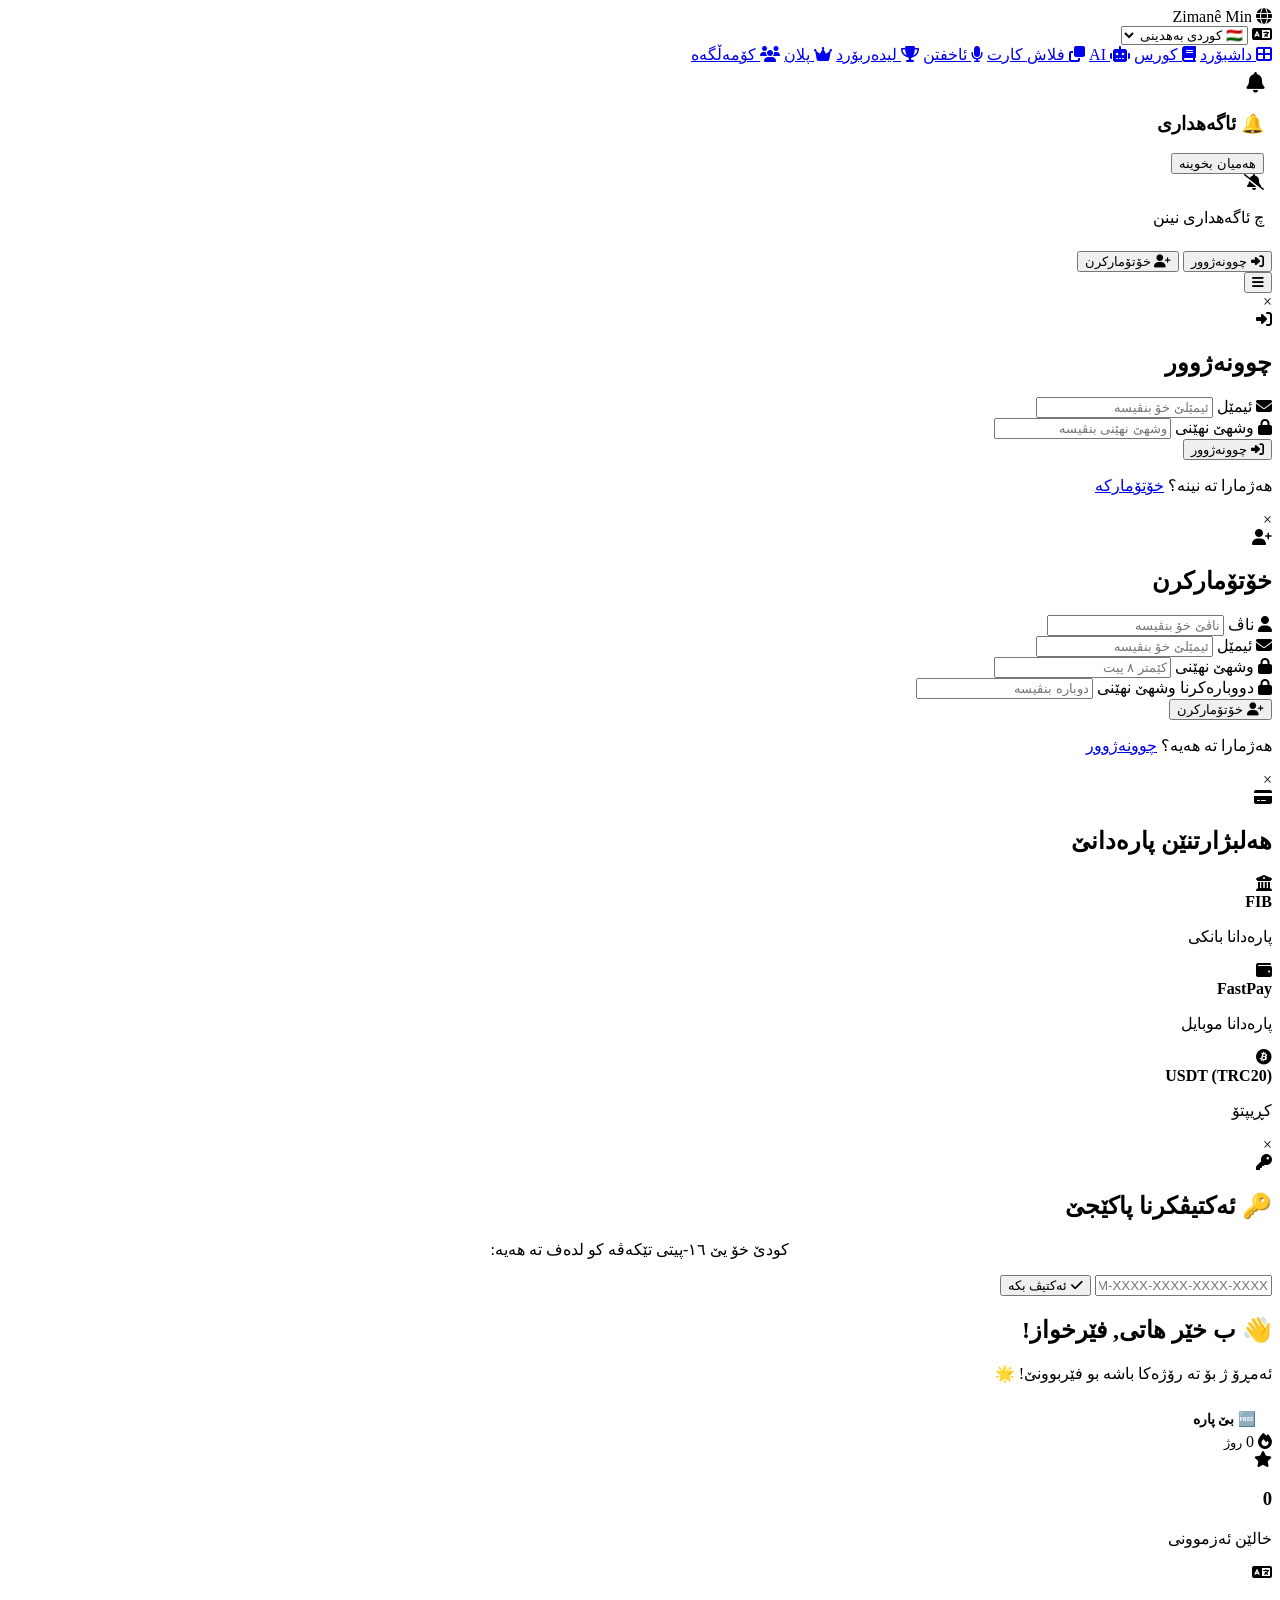
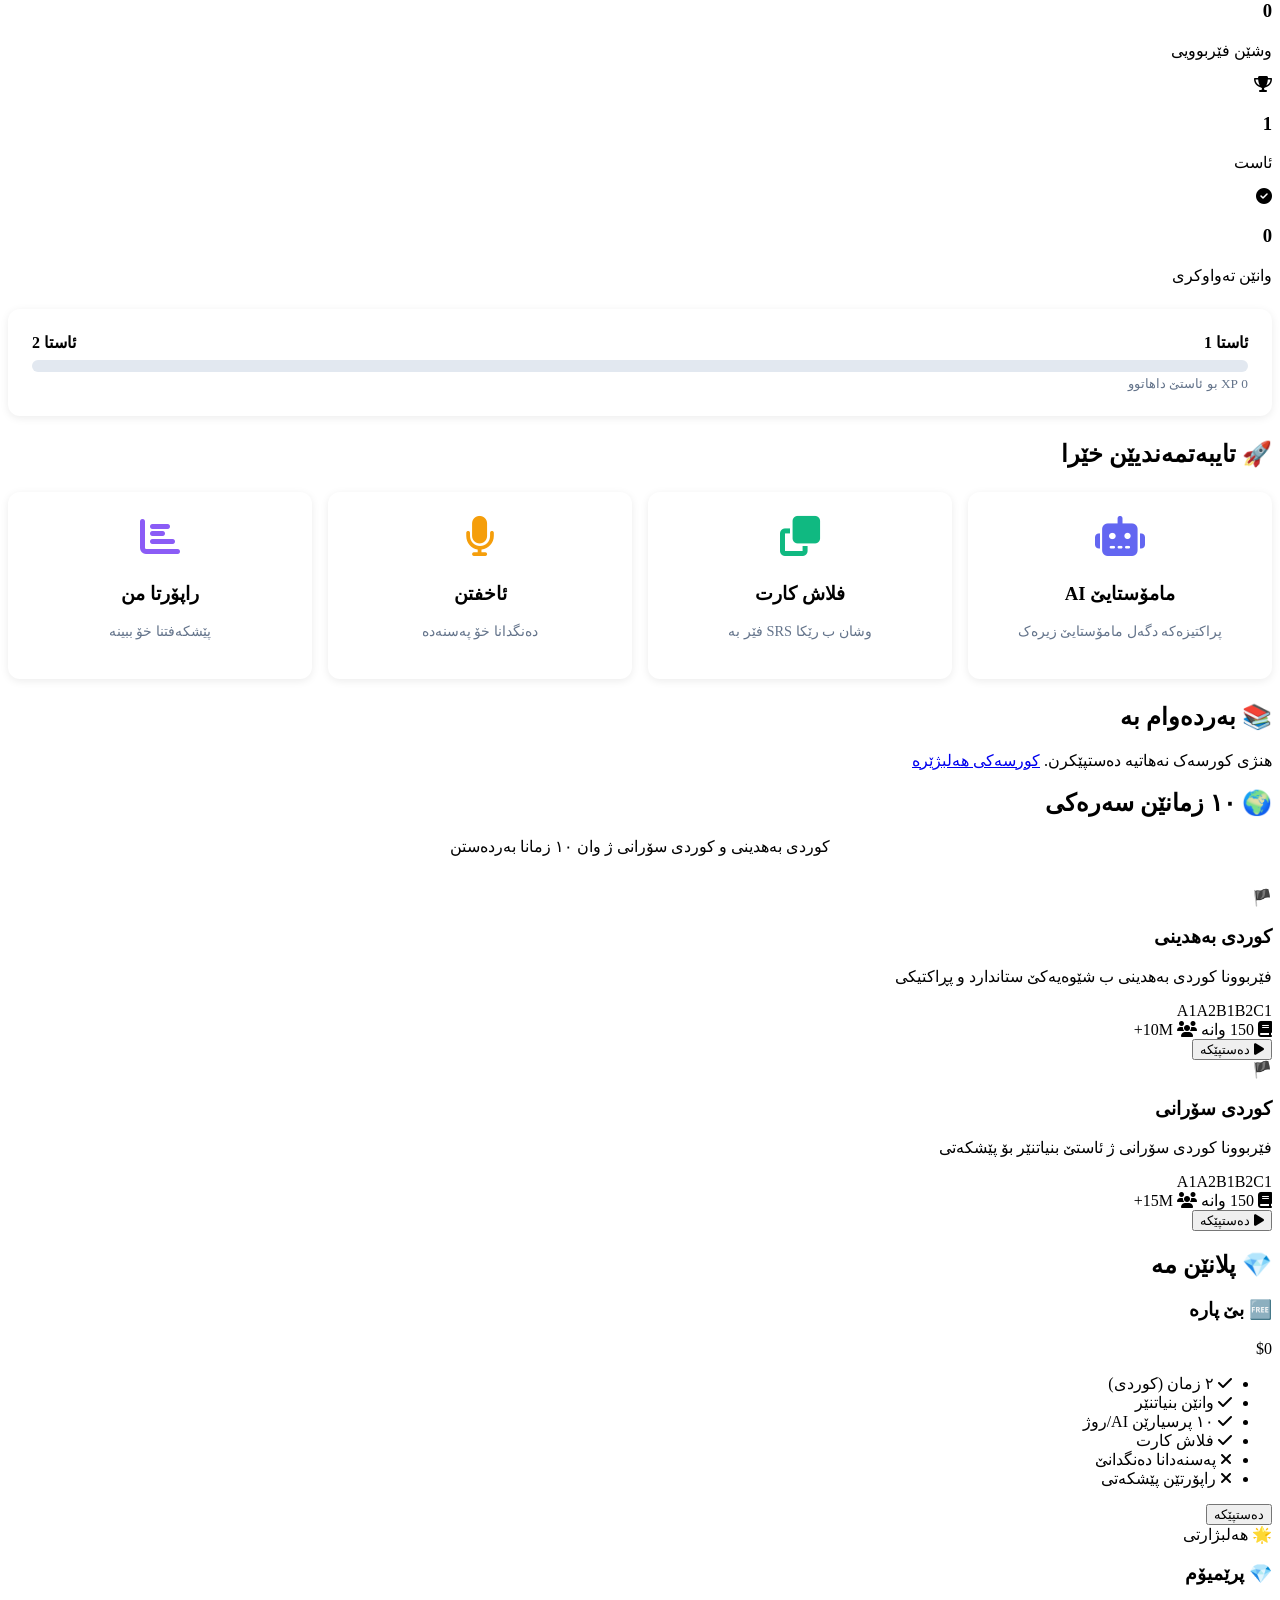
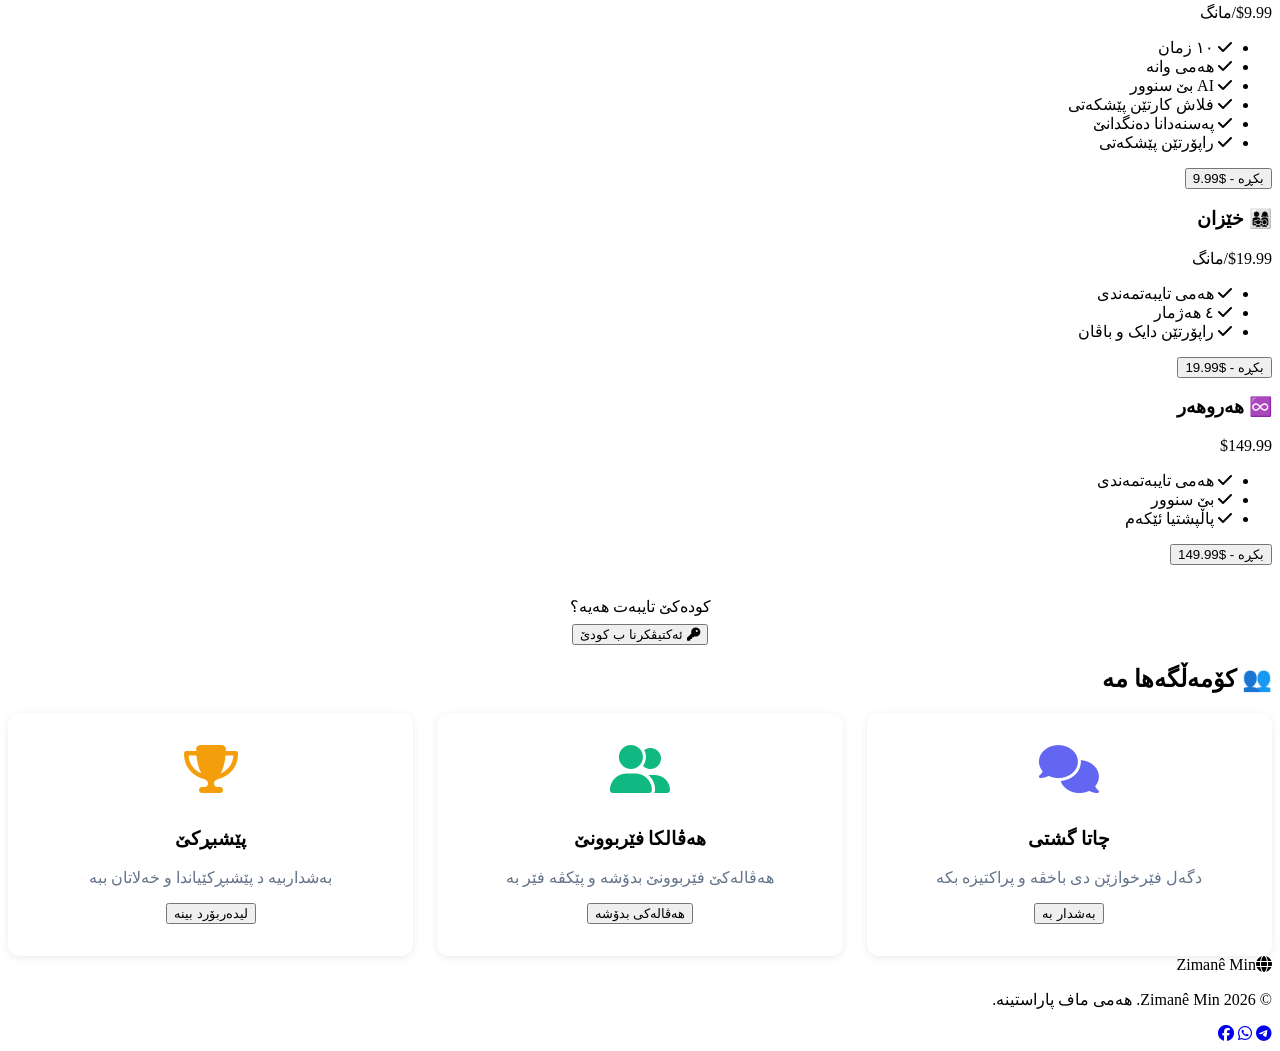
==== index.html @ 5bf4594f "index.html" ====
<!DOCTYPE html>
<html lang="ku" dir="rtl">
<head>
    <meta charset="UTF-8">
    <meta name="viewport" content="width=device-width, initial-scale=1.0">
    <title>Zimanê Min - فێربوونا زمانان ب AI</title>
    
    <!-- SEO Meta Tags -->
    <meta name="description" content="Zimanê Min - فێربوونا ١٠ زمانان ب تەکنیکێت جیاواز و ژیریا دەستکرد. کوردی بەهدینی و کوردی سۆرانی تێدا.">
    <meta name="keywords" content="فێربوونا زمانان, کوردی, AI, ژیریا دەستکرد, فلاش کارت, فێربوون">
    <meta name="author" content="Zimanê Min">
    <meta name="robots" content="index, follow">
    
    <!-- Open Graph / Social Media -->
    <meta property="og:title" content="Zimanê Min - فێربوونا زمانان ب AI">
    <meta property="og:description" content="فێربوونا ١٠ زمانان ب تەکنیکێت جیاواز و ژیریا دەستکرد">
    <meta property="og:type" content="website">
    <meta property="og:url" content="https://zimanemin.com">
    <meta property="og:locale" content="ku">
    
    <!-- PWA Meta Tags -->
    <meta name="theme-color" content="#6366f1">
    <meta name="apple-mobile-web-app-capable" content="yes">
    <meta name="apple-mobile-web-app-status-bar-style" content="black-translucent">
    <meta name="apple-mobile-web-app-title" content="Zimanê Min">
    <meta name="mobile-web-app-capable" content="yes">
    
    <!-- PWA Manifest -->
    <link rel="manifest" href="manifest.json">
    <link rel="apple-touch-icon" href="data:image/svg+xml,<svg xmlns='http://www.w3.org/2000/svg' viewBox='0 0 100 100'><text y='.9em' font-size='90'>🌍</text></svg>">
    
    <!-- CSS -->
    <link rel="stylesheet" href="styles/main.css">
    
    <!-- Font Awesome -->
    <link rel="stylesheet" href="https://cdnjs.cloudflare.com/ajax/libs/font-awesome/6.5.1/css/all.min.css">
    
    <!-- Google Fonts -->
    <link href="https://fonts.googleapis.com/css2?family=Noto+Sans+Arabic:wght@400;700&family=Inter:wght@400;600;700&display=swap" rel="stylesheet">
</head>
<body>
    <!-- Loading Screen -->
    <div id="loadingScreen" class="loading-screen">
        <div class="loader">
            <i class="fas fa-globe fa-spin"></i>
            <p>زمانێ من تێتە بارکرن...</p>
        </div>
    </div>

    <!-- ==================== ناڤباڕا سەرەکی ==================== -->
    <header class="main-header">
        <div class="container">
            <div class="logo">
                <i class="fas fa-globe"></i>
                <span class="logo-text">Zimanê Min</span>
            </div>
            
            <!-- هەلبژارتنا زمانی وێبسایتێ -->
            <div class="language-selector">
                <i class="fas fa-language"></i>
                <select id="uiLanguage" onchange="changeUILanguage(this.value)">
                    <option value="ku-BHD">🇹🇯 کوردی بەهدینی</option>
                    <option value="ku-SOR">🇹🇯 کوردی سۆرانی</option>
                    <option value="en">🇬🇧 English</option>
                    <option value="ar">🇸🇦 العربية</option>
                    <option value="tr">🇹🇷 Türkçe</option>
                    <option value="fa">🇮🇷 فارسی</option>
                    <option value="de">🇩🇪 Deutsch</option>
                    <option value="fr">🇫🇷 Français</option>
                    <option value="es">🇪🇸 Español</option>
                    <option value="zh">🇨🇳 中文</option>
                </select>
            </div>
            
            <nav class="main-nav" id="mainNav">
                <a href="#dashboard"><i class="fas fa-th-large"></i> <span data-translate="dashboard">داشبۆرد</span></a>
                <a href="#courses"><i class="fas fa-book"></i> <span data-translate="courses">کورس</span></a>
                
                <a href="#" onclick="openAIChat()"><i class="fas fa-robot"></i> AI</a>
                <a href="#" onclick="openFlashcards('deck_ku_bhd_1')"><i class="fas fa-clone"></i> فلاش کارت</a>
                <a href="#" onclick="openSpeechPractice()"><i class="fas fa-microphone"></i> ئاخفتن</a>
                <a href="#" onclick="openLeaderboard()"><i class="fas fa-trophy"></i> لیدەربۆرد</a>
                
                <a href="#pricing"><i class="fas fa-crown"></i> <span data-translate="pricing">پلان</span></a>
                <a href="#community"><i class="fas fa-users"></i> <span data-translate="community">کۆمەڵگەه</span></a>
                
                <!-- دوگمێ ئاگەهداریان -->
                <div class="notification-btn" onclick="toggleNotifications()" style="position:relative; cursor:pointer; padding:0.5rem;">
                    <i class="fas fa-bell notification-bell" id="notificationBell" style="font-size:1.3rem; color:var(--dark-light);"></i>
                    <span class="notification-badge" id="notificationBadge" style="display:none;">0</span>
                    
                    <div class="notifications-dropdown" id="notificationsDropdown" onclick="event.stopPropagation()">
                        <div class="notifications-header">
                            <h3>🔔 ئاگەهداری</h3>
                            <button class="btn btn-sm" onclick="markAllNotificationsRead(); event.stopPropagation();">هەمیان بخوینە</button>
                        </div>
                        <div class="notifications-list" id="notificationsList">
                            <div class="notification-empty">
                                <i class="fas fa-bell-slash"></i>
                                <p>چ ئاگەهداری نینن</p>
                            </div>
                        </div>
                    </div>
                </div>
                
                <!-- دوگمێن چوونەژوور/تۆمارکرن -->
                <div class="auth-buttons" id="authButtons">
                    <button class="btn btn-outline" onclick="showLoginForm()">
                        <i class="fas fa-sign-in-alt"></i> <span data-translate="login">چوونەژوور</span>
                    </button>
                    <button class="btn btn-primary" onclick="showRegisterForm()">
                        <i class="fas fa-user-plus"></i> <span data-translate="register">خۆتۆمارکرن</span>
                    </button>
                </div>
                
                <!-- مەنویا بکارهێنەری -->
                <div class="user-menu" id="userMenu" style="display:none;">
                    <div class="user-avatar" onclick="toggleUserDropdown()">
                        <i class="fas fa-user-circle"></i>
                        <span id="userNameDisplay">بکارهێنەر</span>
                        <i class="fas fa-chevron-down"></i>
                    </div>
                    <div class="dropdown-menu" id="userDropdown">
                        <a href="#dashboard"><i class="fas fa-th-large"></i> داشبۆرد</a>
                        <a href="#" onclick="openProfile()"><i class="fas fa-user"></i> پڕۆفایلێ من</a>
                        <a href="#" onclick="openReport()"><i class="fas fa-chart-bar"></i> راپۆرتا من</a>
                        <a href="#" onclick="openAIChat()"><i class="fas fa-robot"></i> AI چات</a>
                        <a href="#" onclick="openLeaderboard()"><i class="fas fa-trophy"></i> لیدەربۆرد</a>
                        <a href="#" onclick="openPartnerFinder()"><i class="fas fa-user-friends"></i> هەڤالکا فێربوونێ</a>
                        <a href="#" onclick="showActivationModal()"><i class="fas fa-key"></i> ئەکتیڤکرن</a>
                        <a href="#" onclick="exportSystem.showExportPanel()"><i class="fas fa-download"></i> ئێکسپۆرت</a>
                        <a href="#" onclick="openBackupPanel()"><i class="fas fa-database"></i> بەکئەپ</a>
                        <hr>
                        <a href="#" onclick="logout()"><i class="fas fa-sign-out-alt"></i> دەرچوون</a>
                    </div>
                </div>
            </nav>
            
            <button class="mobile-menu-btn" onclick="toggleMobileMenu()">
                <i class="fas fa-bars"></i>
            </button>
        </div>
    </header>

    <!-- ==================== مۆدێلا چوونەژوورێ ==================== -->
    <div id="loginModal" class="modal">
        <div class="modal-content">
            <span class="close" onclick="closeModal('loginModal')">&times;</span>
            <div class="modal-header">
                <i class="fas fa-sign-in-alt"></i>
                <h2 data-translate="login">چوونەژوور</h2>
            </div>
            <form id="loginForm" onsubmit="handleLogin(event)">
                <div class="form-group">
                    <label><i class="fas fa-envelope"></i> ئیمێل</label>
                    <input type="email" id="loginEmail" placeholder="ئیمێلێ خۆ بنڤیسە" required>
                </div>
                <div class="form-group">
                    <label><i class="fas fa-lock"></i> وشهێ نهێنی</label>
                    <input type="password" id="loginPassword" placeholder="وشهێ نهێنی بنڤیسە" required>
                </div>
                <button type="submit" class="btn btn-primary btn-block">
                    <i class="fas fa-sign-in-alt"></i> چوونەژوور
                </button>
                <p class="form-footer">
                    هەژمارا تە نینە؟ <a href="#" onclick="switchToRegister()">خۆتۆمارکە</a>
                </p>
            </form>
        </div>
    </div>

    <!-- ==================== مۆدێلا تۆمارکرنێ ==================== -->
    <div id="registerModal" class="modal">
        <div class="modal-content">
            <span class="close" onclick="closeModal('registerModal')">&times;</span>
            <div class="modal-header">
                <i class="fas fa-user-plus"></i>
                <h2 data-translate="register">خۆتۆمارکرن</h2>
            </div>
            <form id="registerForm" onsubmit="handleRegister(event)">
                <div class="form-group">
                    <label><i class="fas fa-user"></i> ناڤ</label>
                    <input type="text" id="registerName" placeholder="ناڤێ خۆ بنڤیسە" required>
                </div>
                <div class="form-group">
                    <label><i class="fas fa-envelope"></i> ئیمێل</label>
                    <input type="email" id="registerEmail" placeholder="ئیمێلێ خۆ بنڤیسە" required>
                </div>
                <div class="form-group">
                    <label><i class="fas fa-lock"></i> وشهێ نهێنی</label>
                    <input type="password" id="registerPassword" placeholder="کێمتر ٨ پیت" minlength="8" required>
                </div>
                <div class="form-group">
                    <label><i class="fas fa-lock"></i> دووبارەکرنا وشهێ نهێنی</label>
                    <input type="password" id="registerPasswordConfirm" placeholder="دوبارە بنڤیسە" required>
                </div>
                <button type="submit" class="btn btn-primary btn-block">
                    <i class="fas fa-user-plus"></i> خۆتۆمارکرن
                </button>
                <p class="form-footer">
                    هەژمارا تە هەیە؟ <a href="#" onclick="switchToLogin()">چوونەژوور</a>
                </p>
            </form>
        </div>
    </div>

    <!-- ==================== مۆدێلا پارەدانێ ==================== -->
    <div id="paymentModal" class="modal">
        <div class="modal-content modal-lg">
            <span class="close" onclick="closeModal('paymentModal')">&times;</span>
            <div class="modal-header">
                <i class="fas fa-credit-card"></i>
                <h2 data-translate="choose_payment">هەلبژارتنێن پارەدانێ</h2>
            </div>
            
            <div class="selected-package" id="selectedPackageInfo"></div>
            
            <div class="payment-methods">
                <div class="payment-option" onclick="selectPaymentMethod('FIB')">
                    <i class="fas fa-university"></i>
                    <div><strong>FIB</strong><p>پارەدانا بانکی</p></div>
                </div>
                <div class="payment-option" onclick="selectPaymentMethod('FastPay')">
                    <i class="fas fa-wallet"></i>
                    <div><strong>FastPay</strong><p>پارەدانا موبایل</p></div>
                </div>
                <div class="payment-option" onclick="selectPaymentMethod('USDT')">
                    <i class="fab fa-bitcoin"></i>
                    <div><strong>USDT (TRC20)</strong><p>کڕیپتۆ</p></div>
                </div>
            </div>
            
            <div id="paymentDetails" style="display:none;">
                <div class="payment-info" id="fibDetails">
                    <h3>📋 زانیاریێن FIB</h3>
                    <div class="info-box">
                        <p><strong>ژمارا حیسابێ:</strong> <span class="copy-text">+964 750 604 5491</span></p>
                        <p><strong>ناڤێ هەژمارێ:</strong> Zimanê Min Platform</p>
                    </div>
                    <div class="upload-section">
                        <label><i class="fas fa-upload"></i> وێنەیێ پارەدانێ بارکە:</label>
                        <input type="file" id="fibPaymentProof" accept="image/*" onchange="previewImage(this, 'fibPreview')">
                        <img id="fibPreview" class="preview-image">
                    </div>
                </div>
                
                <div class="payment-info" id="fastpayDetails">
                    <h3>📱 زانیاریێن FastPay</h3>
                    <div class="info-box">
                        <p><strong>ژمارا موبایلێ:</strong> <span class="copy-text">+964 750 604 5491</span></p>
                        <p><strong>ناڤ:</strong> Zimanê Min Platform</p>
                    </div>
                    <div class="upload-section">
                        <label><i class="fas fa-upload"></i> وێنەیێ پارەدانێ بارکە:</label>
                        <input type="file" id="fastpayPaymentProof" accept="image/*" onchange="previewImage(this, 'fastpayPreview')">
                        <img id="fastpayPreview" class="preview-image">
                    </div>
                </div>
                
                <div class="payment-info" id="usdtDetails">
                    <h3>💰 زانیاریێن USDT (TRC20)</h3>
                    <div class="info-box">
                        <p><strong>ناڤنیشان:</strong></p>
                        <code id="usdtAddress">TKUfVwnjyT2KUa9xnBreT32YLLJEwACHpc</code>
                        <button class="btn btn-sm" onclick="copyToClipboard('TKUfVwnjyT2KUa9xnBreT32YLLJEwACHpc')">
                            <i class="fas fa-copy"></i> کۆپی بکە
                        </button>
                    </div>
                    <div class="form-group">
                        <label><i class="fas fa-hashtag"></i> TX Hash / ID-یێ پارەدانێ:</label>
                        <input type="text" id="txHash" placeholder="TX Hash بنڤیسە" required>
                    </div>
                </div>
                
                <button class="btn btn-success btn-block" onclick="submitPayment()">
                    <i class="fas fa-check-circle"></i> پارەدان هاتە کرن - پشکنین بکە
                </button>
            </div>
        </div>
    </div>

    <!-- ==================== مۆدێلا ئەکتیڤکرنێ ==================== -->
    <div id="activationModal" class="modal">
        <div class="modal-content">
            <span class="close" onclick="closeModal('activationModal')">&times;</span>
            <div class="modal-header">
                <i class="fas fa-key"></i>
                <h2>🔑 ئەکتیڤکرنا پاکێجێ</h2>
            </div>
            <p style="text-align:center; margin-bottom:1rem;">کودێ خۆ یێ ١٦-پیتی تێکەڤە کو لدەف تە هەیە:</p>
            <div class="license-input-group">
                <input type="text" id="licenseKey" placeholder="ZM-XXXX-XXXX-XXXX-XXXX" maxlength="22" oninput="formatLicenseKey(this)">
                <button class="btn btn-primary" onclick="activateLicense()"><i class="fas fa-check"></i> ئەکتیڤ بکە</button>
            </div>
            <div id="activationResult" class="activation-result"></div>
        </div>
    </div>

    <!-- ==================== بەشێ سەرەکی ==================== -->
    <main id="mainContent">
        
        <!-- ========== داشبۆرد ========== -->
        <section id="dashboard" class="section">
            <div class="container">
                <div class="welcome-banner">
                    <div class="welcome-text">
                        <h1>👋 <span data-translate="welcome">ب خێر هاتی</span>, <span id="dashboardName">فێرخواز</span>!</h1>
                        <p>ئەمڕۆ ژ بۆ تە رۆژەکا باشە بو فێربوونێ! 🌟</p>
                        <span id="packageBadge" class="badge-free" style="display:inline-block; margin-top:0.5rem; padding:0.3rem 1rem; border-radius:20px; font-weight:600; font-size:0.9rem;">🆓 بێ پارە</span>
                    </div>
                    <div class="welcome-stats">
                        <div class="streak-badge" id="streakBadge">
                            <i class="fas fa-fire"></i>
                            <span id="streakDays">0</span>
                            <small data-translate="streak">روژ</small>
                        </div>
                    </div>
                </div>
                
                <!-- ستاتیک -->
                <div class="stats-grid">
                    <div class="stat-card">
                        <i class="fas fa-star text-yellow"></i>
                        <div class="stat-info"><h3 id="totalXP">0</h3><p data-translate="xp">خالێن ئەزموونی</p></div>
                    </div>
                    <div class="stat-card">
                        <i class="fas fa-language text-blue"></i>
                        <div class="stat-info"><h3 id="wordsLearned">0</h3><p data-translate="words">وشێن فێربوویی</p></div>
                    </div>
                    <div class="stat-card">
                        <i class="fas fa-trophy text-purple"></i>
                        <div class="stat-info"><h3 id="userLevel">1</h3><p data-translate="level">ئاست</p></div>
                    </div>
                    <div class="stat-card">
                        <i class="fas fa-check-circle text-green"></i>
                        <div class="stat-info"><h3 id="lessonsCompleted">0</h3><p>وانێن تەواوکری</p></div>
                    </div>
                </div>
                
                <!-- پێشکەفتنا ئاستی -->
                <div style="background:var(--white); padding:1.5rem; border-radius:12px; box-shadow:0 2px 8px rgba(0,0,0,0.08); margin:1.5rem 0;">
                    <div style="display:flex; justify-content:space-between; margin-bottom:0.5rem; font-weight:600;">
                        <span>ئاستا <strong id="currentLevelDisplay">1</strong></span>
                        <span>ئاستا <strong id="nextLevelDisplay">2</strong></span>
                    </div>
                    <div style="background:#e2e8f0; height:12px; border-radius:6px; overflow:hidden;">
                        <div id="levelProgress" style="width:0%; height:100%; background:linear-gradient(90deg, #6366f1, #10b981); border-radius:6px; transition: width 0.5s ease;"></div>
                    </div>
                    <small id="xpNeededDisplay" style="color:#64748b; margin-top:0.25rem; display:block;">0 XP بو ئاستێ داهاتوو</small>
                </div>
                
                <!-- تایبەتمەندیێن خێرا -->
                <div class="quick-actions">
                    <h2>🚀 تایبەتمەندیێن خێرا</h2>
                    <div style="display:grid; grid-template-columns:repeat(auto-fit, minmax(200px, 1fr)); gap:1rem; margin:1.5rem 0;">
                        <div onclick="openAIChat()" style="background:var(--white); padding:1.5rem; border-radius:12px; text-align:center; cursor:pointer; transition:all 0.3s; box-shadow:0 2px 8px rgba(0,0,0,0.08);" onmouseover="this.style.transform='translateY(-5px)'; this.style.boxShadow='0 8px 25px rgba(0,0,0,0.12)';" onmouseout="this.style.transform=''; this.style.boxShadow='';">
                            <i class="fas fa-robot" style="font-size:2.5rem; color:#6366f1; margin-bottom:0.5rem;"></i>
                            <h3>مامۆستایێ AI</h3>
                            <p style="color:#64748b; font-size:0.9rem;">پراکتیزەکە دگەل مامۆستایێ زیرەک</p>
                        </div>
                        <div onclick="openFlashcards('deck_ku_bhd_1')" style="background:var(--white); padding:1.5rem; border-radius:12px; text-align:center; cursor:pointer; transition:all 0.3s; box-shadow:0 2px 8px rgba(0,0,0,0.08);" onmouseover="this.style.transform='translateY(-5px)'; this.style.boxShadow='0 8px 25px rgba(0,0,0,0.12)';" onmouseout="this.style.transform=''; this.style.boxShadow='';">
                            <i class="fas fa-clone" style="font-size:2.5rem; color:#10b981; margin-bottom:0.5rem;"></i>
                            <h3>فلاش کارت</h3>
                            <p style="color:#64748b; font-size:0.9rem;">وشان ب رێکا SRS فێر بە</p>
                        </div>
                        <div onclick="openSpeechPractice()" style="background:var(--white); padding:1.5rem; border-radius:12px; text-align:center; cursor:pointer; transition:all 0.3s; box-shadow:0 2px 8px rgba(0,0,0,0.08);" onmouseover="this.style.transform='translateY(-5px)'; this.style.boxShadow='0 8px 25px rgba(0,0,0,0.12)';" onmouseout="this.style.transform=''; this.style.boxShadow='';">
                            <i class="fas fa-microphone" style="font-size:2.5rem; color:#f59e0b; margin-bottom:0.5rem;"></i>
                            <h3>ئاخفتن</h3>
                            <p style="color:#64748b; font-size:0.9rem;">دەنگدانا خۆ پەسنەدە</p>
                        </div>
                        <div onclick="openReport()" style="background:var(--white); padding:1.5rem; border-radius:12px; text-align:center; cursor:pointer; transition:all 0.3s; box-shadow:0 2px 8px rgba(0,0,0,0.08);" onmouseover="this.style.transform='translateY(-5px)'; this.style.boxShadow='0 8px 25px rgba(0,0,0,0.12)';" onmouseout="this.style.transform=''; this.style.boxShadow='';">
                            <i class="fas fa-chart-bar" style="font-size:2.5rem; color:#8b5cf6; margin-bottom:0.5rem;"></i>
                            <h3>راپۆرتا من</h3>
                            <p style="color:#64748b; font-size:0.9rem;">پێشکەفتنا خۆ ببینە</p>
                        </div>
                    </div>
                </div>
                
                <!-- کورسێن چالاک -->
                <div class="active-courses">
                    <h2>📚 <span data-translate="continue">بەردەوام بە</span></h2>
                    <div id="activeCoursesList" class="course-cards">
                        <p class="empty-state">هنژی کورسەک نەهاتیە دەستپێکرن. <a href="#courses">کورسەکی هەلبژێرە</a></p>
                    </div>
                </div>
            </div>
        </section>

        <!-- ========== کورس ========== -->
        <section id="courses" class="section" style="background: var(--white);">
            <div class="container">
                <h2>🌍 ١٠ زمانێن سەرەکی</h2>
                <p style="text-align:center; color:var(--gray); margin-bottom:2rem;">کوردی بەهدینی و کوردی سۆرانی ژ وان ١٠ زمانا بەردەستن</p>
                <div class="language-grid" id="languageGrid"></div>
            </div>
        </section>

        <!-- ========== پلان ========== -->
        <section id="pricing" class="section">
            <div class="container">
                <h2>💎 پلانێن مە</h2>
                <div class="pricing-grid">
                    <div class="pricing-card">
                        <div class="pricing-header"><h3>🆓 بێ پارە</h3><div class="price">$0</div></div>
                        <ul class="pricing-features">
                            <li><i class="fas fa-check"></i> ٢ زمان (کوردی)</li>
                            <li><i class="fas fa-check"></i> وانێن بنیاتنێر</li>
                            <li><i class="fas fa-check"></i> ١٠ پرسیارێن AI/روژ</li>
                            <li><i class="fas fa-check"></i> فلاش کارت</li>
                            <li><i class="fas fa-times"></i> پەسنەدانا دەنگدانێ</li>
                            <li><i class="fas fa-times"></i> راپۆرتێن پێشکەتی</li>
                        </ul>
                        <button class="btn btn-outline btn-block" onclick="startFreePlan()">دەستپێکە</button>
                    </div>
                    
                    <div class="pricing-card popular">
                        <div class="popular-badge">🌟 هەلبژارتی</div>
                        <div class="pricing-header"><h3>💎 پرێمیۆم</h3><div class="price">$9.99<span>/مانگ</span></div></div>
                        <ul class="pricing-features">
                            <li><i class="fas fa-check"></i> ١٠ زمان</li>
                            <li><i class="fas fa-check"></i> هەمی وانە</li>
                            <li><i class="fas fa-check"></i> AI بێ سنوور</li>
                            <li><i class="fas fa-check"></i> فلاش کارتێن پێشکەتی</li>
                            <li><i class="fas fa-check"></i> پەسنەدانا دەنگدانێ</li>
                            <li><i class="fas fa-check"></i> راپۆرتێن پێشکەتی</li>
                        </ul>
                        <button class="btn btn-primary btn-block" onclick="buyPackage('premium')">بکڕە - $9.99</button>
                    </div>
                    
                    <div class="pricing-card">
                        <div class="pricing-header"><h3>👨‍👩‍👧‍👦 خێزان</h3><div class="price">$19.99<span>/مانگ</span></div></div>
                        <ul class="pricing-features">
                            <li><i class="fas fa-check"></i> هەمی تایبەتمەندی</li>
                            <li><i class="fas fa-check"></i> ٤ هەژمار</li>
                            <li><i class="fas fa-check"></i> راپۆرتێن دایک و باڤان</li>
                        </ul>
                        <button class="btn btn-primary btn-block" onclick="buyPackage('family')">بکڕە - $19.99</button>
                    </div>
                    
                    <div class="pricing-card">
                        <div class="pricing-header"><h3>♾️ هەروهەر</h3><div class="price">$149.99</div></div>
                        <ul class="pricing-features">
                            <li><i class="fas fa-check"></i> هەمی تایبەتمەندی</li>
                            <li><i class="fas fa-check"></i> بێ سنوور</li>
                            <li><i class="fas fa-check"></i> پاڵپشتیا ئێکەم</li>
                        </ul>
                        <button class="btn btn-primary btn-block" onclick="buyPackage('lifetime')">بکڕە - $149.99</button>
                    </div>
                </div>
                
                <div style="text-align:center; margin-top: 2rem;">
                    <p style="color:var(--gray); margin-bottom:0.5rem;">کودەکێ تایبەت هەیە؟</p>
                    <button class="btn btn-outline" onclick="showActivationModal()"><i class="fas fa-key"></i> ئەکتیڤکرنا ب کودێ</button>
                </div>
            </div>
        </section>

        <!-- ========== کۆمەڵگەه ========== -->
        <section id="community" class="section" style="background: var(--white);">
            <div class="container">
                <h2>👥 کۆمەڵگەها مە</h2>
                <div style="display:grid; grid-template-columns:repeat(auto-fit, minmax(250px, 1fr)); gap:1.5rem;">
                    <div style="background:var(--white); padding:2rem; border-radius:12px; text-align:center; box-shadow:0 2px 8px rgba(0,0,0,0.08);">
                        <i class="fas fa-comments" style="font-size:3rem; color:#6366f1; margin-bottom:1rem;"></i>
                        <h3>چاتا گشتی</h3>
                        <p style="color:#64748b;">دگەل فێرخوازێن دی باخڤە و پراکتیزە بکە</p>
                        <button class="btn btn-outline btn-block" onclick="alert('🔜 دێ زوو بهێتە ڤەکرن!')">بەشدار بە</button>
                    </div>
                    <div style="background:var(--white); padding:2rem; border-radius:12px; text-align:center; box-shadow:0 2px 8px rgba(0,0,0,0.08);">
                        <i class="fas fa-user-friends" style="font-size:3rem; color:#10b981; margin-bottom:1rem;"></i>
                        <h3>هەڤالکا فێربوونێ</h3>
                        <p style="color:#64748b;">هەڤالەکێ فێربوونێ بدۆشە و پێکڤە فێر بە</p>
                        <button class="btn btn-outline btn-block" onclick="openPartnerFinder()">هەڤالەکی بدۆشە</button>
                    </div>
                    <div style="background:var(--white); padding:2rem; border-radius:12px; text-align:center; box-shadow:0 2px 8px rgba(0,0,0,0.08);">
                        <i class="fas fa-trophy" style="font-size:3rem; color:#f59e0b; margin-bottom:1rem;"></i>
                        <h3>پێشبڕکێ</h3>
                        <p style="color:#64748b;">بەشداربیە د پێشبڕکێیاندا و خەلاتان ببە</p>
                        <button class="btn btn-outline btn-block" onclick="openLeaderboard()">لیدەربۆرد بینە</button>
                    </div>
                </div>
            </div>
        </section>
    </main>

    <!-- ==================== فوتر ==================== -->
    <footer class="main-footer">
        <div class="container">
            <div class="footer-content">
                <div class="footer-logo"><i class="fas fa-globe"></i><span>Zimanê Min</span></div>
                <p>&copy; 2026 Zimanê Min. هەمی ماف پاراستینە.</p>
                <div class="footer-links">
                    <a href="#" title="Telegram"><i class="fab fa-telegram"></i></a>
                    <a href="#" title="WhatsApp"><i class="fab fa-whatsapp"></i></a>
                    <a href="#" title="Facebook"><i class="fab fa-facebook"></i></a>
                </div>
            </div>
        </div>
    </footer>

    <!-- ==================== هەمی سکریپت ==================== -->
    <script src="scripts/config.js"></script>
    <script src="scripts/translations.js"></script>
    <script src="scripts/courses.js"></script>
    <script src="scripts/auth.js"></script>
    <script src="scripts/license.js"></script>
    <script src="scripts/payment.js"></script>
    <script src="scripts/gamification.js"></script>
    <script src="scripts/ai-chat.js"></script>
    <script src="scripts/flashcards.js"></script>
    <script src="scripts/speech.js"></script>
    <script src="scripts/lessons.js"></script>
    <script src="scripts/lesson-page.js"></script>
    <script src="scripts/reports.js"></script>
    <script src="scripts/notifications.js"></script>
    <script src="scripts/profile.js"></script>
    <script src="scripts/premium.js"></script>
    <script src="scripts/backup.js"></script>
    <script src="scripts/leaderboard.js"></script>
    <script src="scripts/partners.js"></script>
    <script src="scripts/export.js"></script>
    <script src="scripts/app.js"></script>
    
    <!-- PWA Service Worker Registration -->
    <script>
        if ('serviceWorker' in navigator) {
            window.addEventListener('load', function() {
                navigator.serviceWorker.register('/service-worker.js')
                    .then(function(registration) {
                        console.log('✅ Service Worker تۆماربوو:', registration.scope);
                    })
                    .catch(function(error) {
                        console.log('❌ Service Worker نەهاتیە تۆمارکرن:', error);
                    });
            });
        }
        
        // PWA Install Prompt
        let deferredPrompt;
        window.addEventListener('beforeinstallprompt', function(e) {
            e.preventDefault();
            deferredPrompt = e;
            
            // نیشاندانا دوگمێ ئینستاڵکرنێ
            const installBtn = document.createElement('button');
            installBtn.textContent = '📲 ئەپلیکەیشنێ ئینستاڵ بکە';
            installBtn.className = 'btn btn-primary';
            installBtn.style.position = 'fixed';
            installBtn.style.bottom = '20px';
            installBtn.style.left = '20px';
            installBtn.style.zIndex = '9999';
            installBtn.onclick = function() {
                deferredPrompt.prompt();
                deferredPrompt.userChoice.then(function(choiceResult) {
                    if (choiceResult.outcome === 'accepted') {
                        console.log('✅ بکارهێنەری ئینستاڵ قبوڵکر');
                    }
                    deferredPrompt = null;
                    installBtn.remove();
                });
            };
            document.body.appendChild(installBtn);
        });
    </script>
</body>
</html>
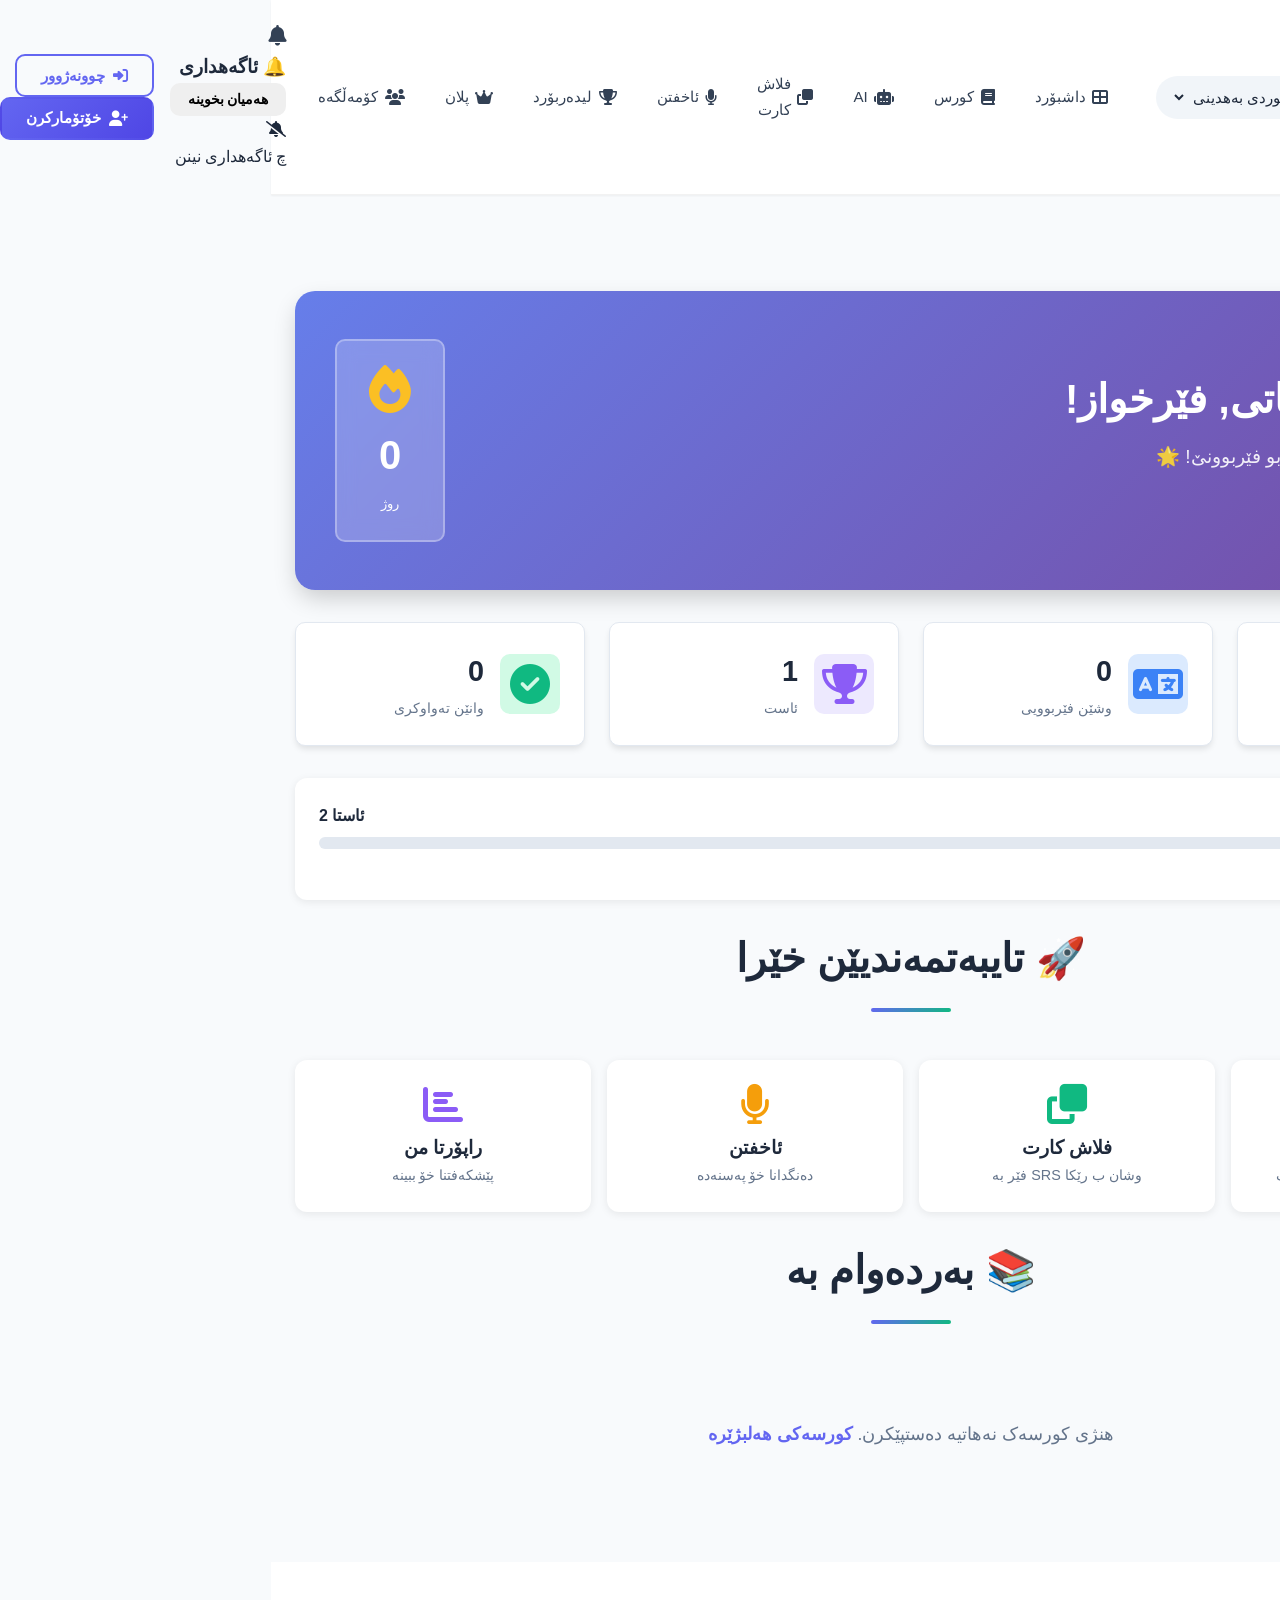
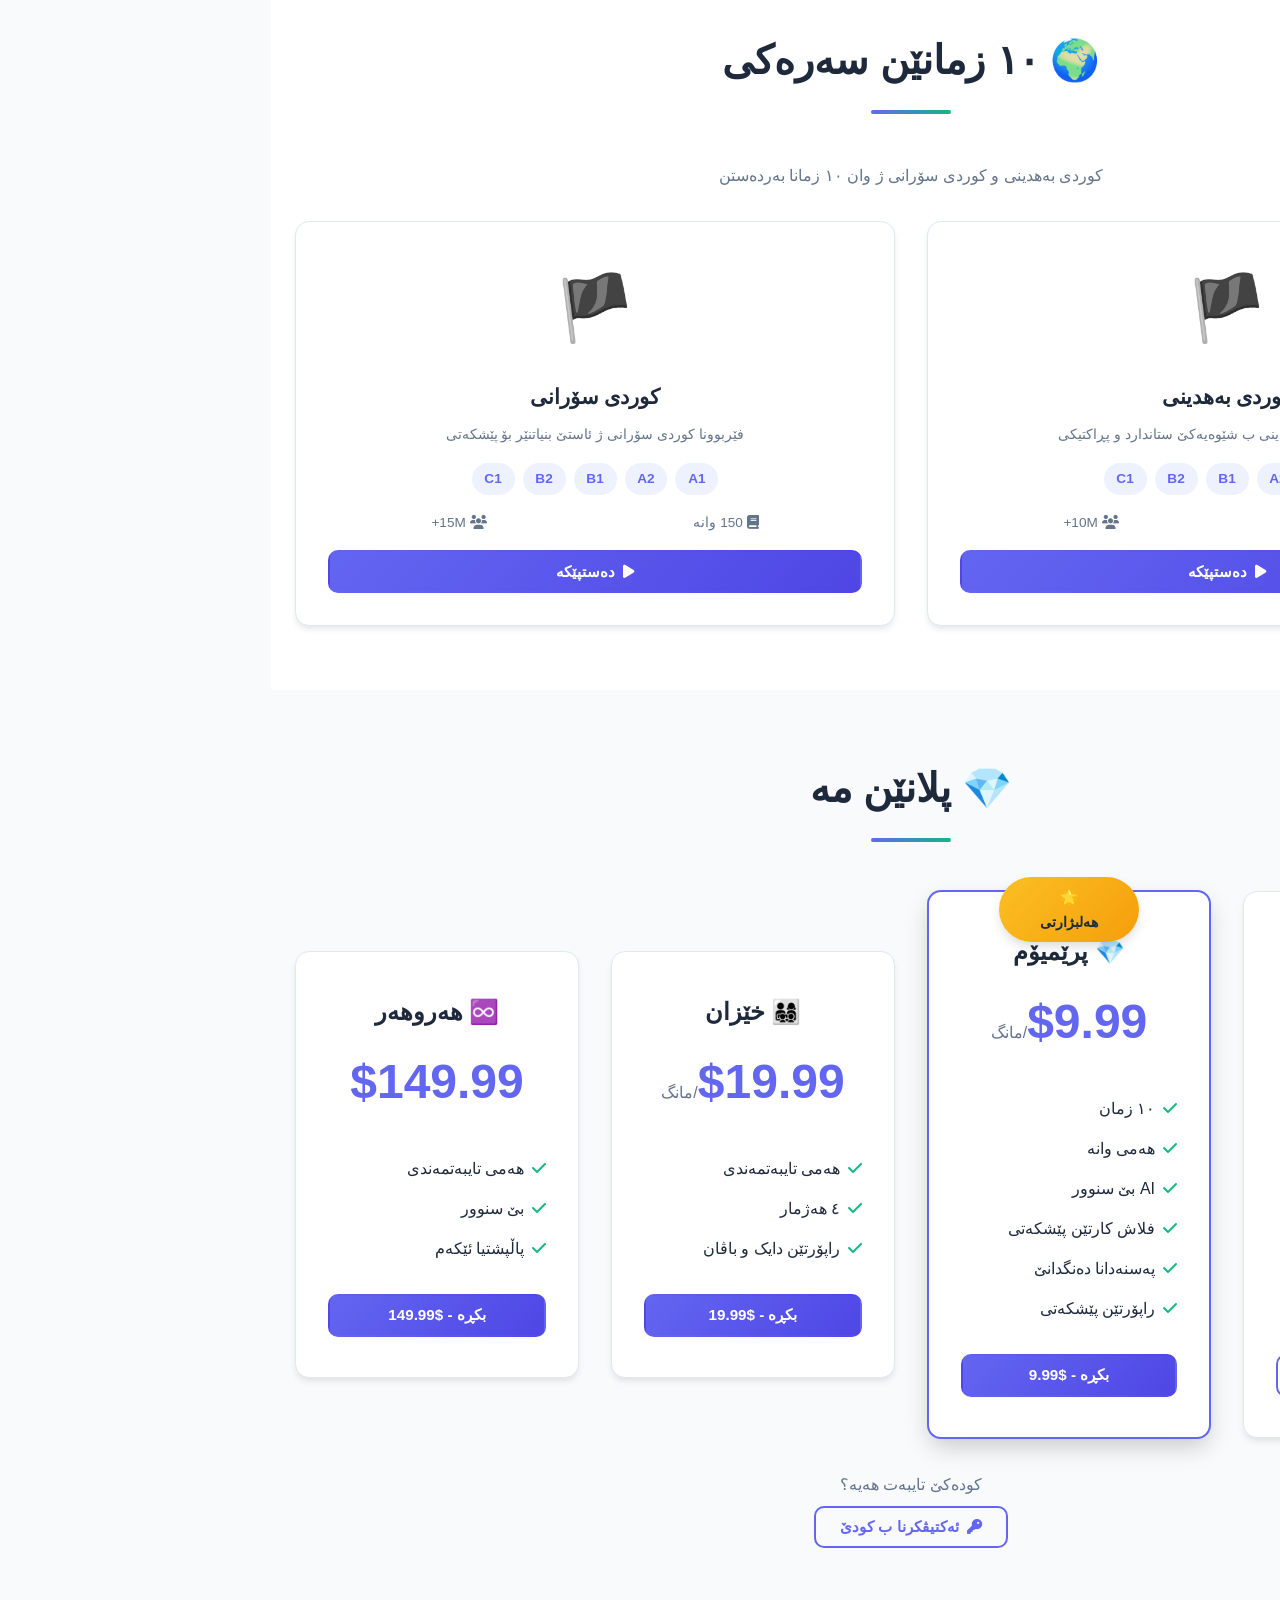
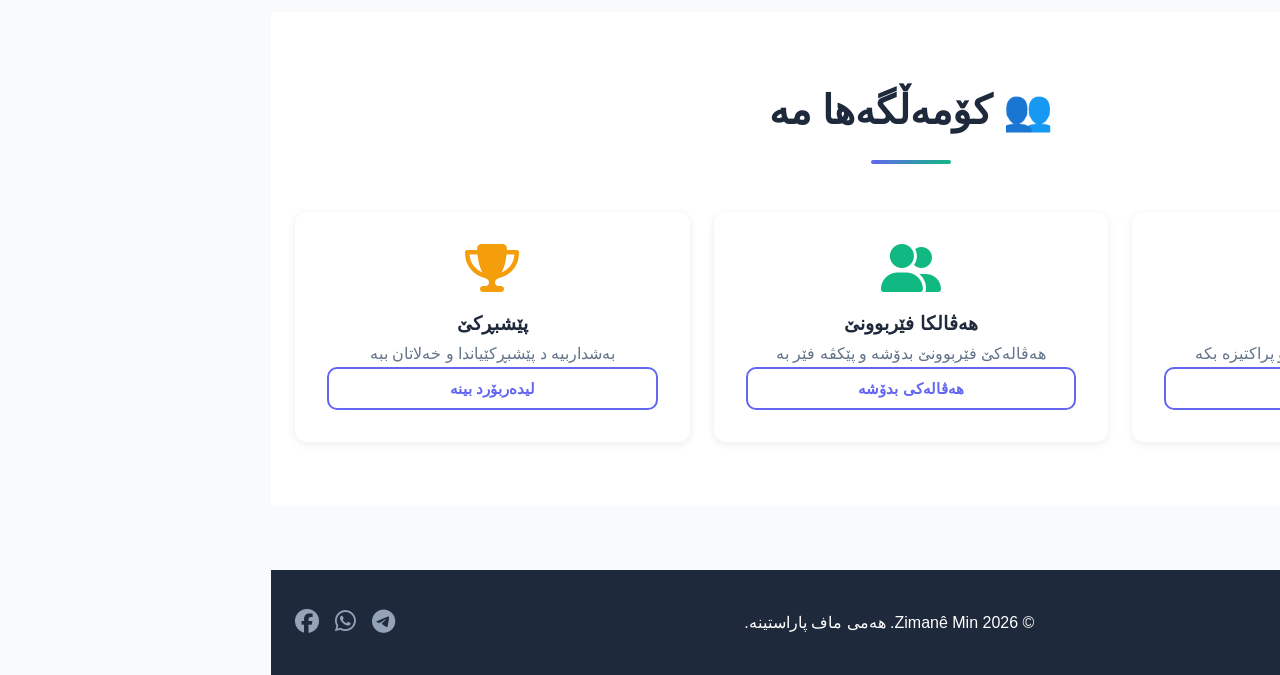
==== commit c3827365: "Update index.html" ====
--- a/index.html
+++ b/index.html
@@ -563,4 +563,4 @@
         });
     </script>
 </body>
-</html>+</html>
--- a/styles/main.css
+++ b/styles/main.css
@@ -0,0 +1,1154 @@
+/* ============================================
+   ZIMANÊ MIN - Main Stylesheet
+   هەمی شێوە و دیزاینێن پلاتفۆرمێ
+   ============================================ */
+
+/* --- ڕێکخستنێن گشتی (Global Reset) --- */
+* {
+    margin: 0;
+    padding: 0;
+    box-sizing: border-box;
+}
+
+:root {
+    /* ڕەنگێن سەرەکی */
+    --primary: #6366f1;
+    --primary-dark: #4f46e5;
+    --primary-light: #818cf8;
+    --primary-bg: #eef2ff;
+    
+    --secondary: #10b981;
+    --secondary-dark: #059669;
+    --secondary-light: #34d399;
+    --secondary-bg: #ecfdf5;
+    
+    /* ڕەنگێن ئاگەهداری */
+    --success: #10b981;
+    --warning: #f59e0b;
+    --danger: #ef4444;
+    --info: #3b82f6;
+    
+    /* ڕەنگێن پایە */
+    --dark: #1e293b;
+    --dark-light: #334155;
+    --gray: #64748b;
+    --gray-light: #94a3b8;
+    --gray-bg: #f1f5f9;
+    --white: #ffffff;
+    --light: #f8fafc;
+    
+    /* شیوەن (Shadows) */
+    --shadow-sm: 0 1px 2px rgba(0,0,0,0.05);
+    --shadow: 0 4px 6px -1px rgba(0,0,0,0.1);
+    --shadow-md: 0 6px 12px -2px rgba(0,0,0,0.15);
+    --shadow-lg: 0 10px 25px -3px rgba(0,0,0,0.2);
+    --shadow-xl: 0 20px 50px -10px rgba(0,0,0,0.3);
+    
+    /* ئەندازە */
+    --radius-sm: 6px;
+    --radius: 10px;
+    --radius-md: 14px;
+    --radius-lg: 20px;
+    --radius-full: 9999px;
+    
+    /* فۆنت */
+    --font-main: 'Inter', 'Noto Sans Arabic', sans-serif;
+    
+    /* ئەنیمەیشن */
+    --transition: all 0.3s cubic-bezier(0.4, 0, 0.2, 1);
+    --transition-fast: all 0.15s ease;
+    --transition-slow: all 0.5s ease;
+}
+
+/* --- بناغە (Base) --- */
+html {
+    scroll-behavior: smooth;
+    font-size: 16px;
+}
+
+body {
+    font-family: var(--font-main);
+    line-height: 1.7;
+    color: var(--dark);
+    background: var(--light);
+    direction: rtl;
+    overflow-x: hidden;
+    -webkit-font-smoothing: antialiased;
+}
+
+/* --- کۆنتەینەر (Container) --- */
+.container {
+    max-width: 1280px;
+    margin: 0 auto;
+    padding: 0 24px;
+}
+
+/* --- لۆدینگ سکرین (Loading Screen) --- */
+.loading-screen {
+    position: fixed;
+    top: 0;
+    left: 0;
+    width: 100%;
+    height: 100%;
+    background: var(--white);
+    display: flex;
+    justify-content: center;
+    align-items: center;
+    z-index: 9999;
+    transition: opacity 0.5s ease;
+}
+
+.loader {
+    text-align: center;
+    color: var(--primary);
+}
+
+.loader i {
+    font-size: 4rem;
+    margin-bottom: 1rem;
+    animation: spin 2s linear infinite;
+}
+
+.loader p {
+    font-size: 1.2rem;
+    font-weight: 600;
+}
+
+@keyframes spin {
+    0% { transform: rotate(0deg); }
+    100% { transform: rotate(360deg); }
+}
+
+/* --- هێدەر و ناڤباڕ (Header & Nav) --- */
+.main-header {
+    background: rgba(255, 255, 255, 0.95);
+    backdrop-filter: blur(20px);
+    -webkit-backdrop-filter: blur(20px);
+    box-shadow: var(--shadow-sm);
+    position: sticky;
+    top: 0;
+    z-index: 1000;
+    padding: 1rem 0;
+    border-bottom: 1px solid rgba(0,0,0,0.05);
+}
+
+.main-header .container {
+    display: flex;
+    justify-content: space-between;
+    align-items: center;
+    gap: 2rem;
+}
+
+.logo {
+    display: flex;
+    align-items: center;
+    gap: 0.75rem;
+    font-size: 1.5rem;
+    font-weight: 800;
+    color: var(--primary);
+    cursor: pointer;
+    text-decoration: none;
+}
+
+.logo i {
+    font-size: 2rem;
+    background: linear-gradient(135deg, var(--primary), var(--secondary));
+    -webkit-background-clip: text;
+    -webkit-text-fill-color: transparent;
+}
+
+.logo-text {
+    background: linear-gradient(135deg, var(--primary-dark), var(--primary));
+    -webkit-background-clip: text;
+    -webkit-text-fill-color: transparent;
+}
+
+/* --- هەلبژارتنا زمان (Language Selector) --- */
+.language-selector {
+    display: flex;
+    align-items: center;
+    gap: 0.5rem;
+    background: var(--gray-bg);
+    padding: 0.5rem 1rem;
+    border-radius: var(--radius-full);
+    transition: var(--transition);
+}
+
+.language-selector:hover {
+    background: var(--primary-bg);
+}
+
+.language-selector i {
+    color: var(--primary);
+    font-size: 1.2rem;
+}
+
+.language-selector select {
+    border: none;
+    background: transparent;
+    font-family: var(--font-main);
+    font-size: 0.95rem;
+    color: var(--dark);
+    cursor: pointer;
+    outline: none;
+    padding: 0.25rem;
+}
+
+/* --- ناڤیگەیشن (Navigation) --- */
+.main-nav {
+    display: flex;
+    align-items: center;
+    gap: 0.5rem;
+}
+
+.main-nav a {
+    text-decoration: none;
+    color: var(--dark-light);
+    font-weight: 500;
+    padding: 0.6rem 1rem;
+    border-radius: var(--radius);
+    transition: var(--transition);
+    display: flex;
+    align-items: center;
+    gap: 0.4rem;
+    font-size: 0.95rem;
+}
+
+.main-nav a:hover {
+    background: var(--primary-bg);
+    color: var(--primary);
+}
+
+.main-nav a i {
+    font-size: 1rem;
+}
+
+/* --- دوگمە (Buttons) --- */
+.btn {
+    display: inline-flex;
+    align-items: center;
+    justify-content: center;
+    gap: 0.5rem;
+    padding: 0.65rem 1.5rem;
+    border: 2px solid transparent;
+    border-radius: var(--radius);
+    cursor: pointer;
+    font-size: 0.95rem;
+    font-weight: 600;
+    font-family: var(--font-main);
+    text-decoration: none;
+    transition: var(--transition);
+    white-space: nowrap;
+    outline: none;
+}
+
+.btn:active {
+    transform: scale(0.97);
+}
+
+.btn-primary {
+    background: linear-gradient(135deg, var(--primary), var(--primary-dark));
+    color: var(--white);
+    border-color: transparent;
+}
+
+.btn-primary:hover {
+    background: linear-gradient(135deg, var(--primary-dark), var(--primary-dark));
+    box-shadow: var(--shadow-md);
+    transform: translateY(-2px);
+}
+
+.btn-outline {
+    background: transparent;
+    border-color: var(--primary);
+    color: var(--primary);
+}
+
+.btn-outline:hover {
+    background: var(--primary);
+    color: var(--white);
+    box-shadow: var(--shadow);
+    transform: translateY(-2px);
+}
+
+.btn-success {
+    background: var(--secondary);
+    color: var(--white);
+}
+
+.btn-success:hover {
+    background: var(--secondary-dark);
+    box-shadow: var(--shadow-md);
+}
+
+.btn-sm {
+    padding: 0.4rem 1rem;
+    font-size: 0.85rem;
+}
+
+.btn-lg {
+    padding: 1rem 2.5rem;
+    font-size: 1.1rem;
+}
+
+.btn-block {
+    width: 100%;
+    display: flex;
+}
+
+/* --- مۆدێل (Modals) --- */
+.modal {
+    display: none;
+    position: fixed;
+    top: 0;
+    left: 0;
+    width: 100%;
+    height: 100%;
+    background: rgba(0, 0, 0, 0.6);
+    backdrop-filter: blur(5px);
+    z-index: 2000;
+    justify-content: center;
+    align-items: center;
+    animation: fadeIn 0.3s ease;
+}
+
+.modal.active {
+    display: flex;
+}
+
+@keyframes fadeIn {
+    from { opacity: 0; }
+    to { opacity: 1; }
+}
+
+.modal-content {
+    background: var(--white);
+    border-radius: var(--radius-lg);
+    padding: 2.5rem;
+    width: 90%;
+    max-width: 500px;
+    max-height: 90vh;
+    overflow-y: auto;
+    position: relative;
+    box-shadow: var(--shadow-xl);
+    animation: slideUp 0.4s cubic-bezier(0.34, 1.56, 0.64, 1);
+}
+
+.modal-content.modal-lg {
+    max-width: 700px;
+}
+
+@keyframes slideUp {
+    from {
+        opacity: 0;
+        transform: translateY(30px) scale(0.95);
+    }
+    to {
+        opacity: 1;
+        transform: translateY(0) scale(1);
+    }
+}
+
+.modal-header {
+    text-align: center;
+    margin-bottom: 2rem;
+}
+
+.modal-header i {
+    font-size: 3rem;
+    background: linear-gradient(135deg, var(--primary), var(--secondary));
+    -webkit-background-clip: text;
+    -webkit-text-fill-color: transparent;
+    margin-bottom: 0.5rem;
+}
+
+.modal-header h2 {
+    font-size: 1.8rem;
+    color: var(--dark);
+}
+
+.close {
+    position: absolute;
+    top: 1rem;
+    left: 1rem;
+    font-size: 2rem;
+    color: var(--gray);
+    cursor: pointer;
+    width: 40px;
+    height: 40px;
+    display: flex;
+    align-items: center;
+    justify-content: center;
+    border-radius: 50%;
+    transition: var(--transition);
+    background: transparent;
+    border: none;
+}
+
+.close:hover {
+    background: var(--gray-bg);
+    color: var(--danger);
+}
+
+/* --- فۆرم (Forms) --- */
+.form-group {
+    margin-bottom: 1.25rem;
+}
+
+.form-group label {
+    display: block;
+    margin-bottom: 0.5rem;
+    font-weight: 600;
+    color: var(--dark-light);
+    font-size: 0.95rem;
+}
+
+.form-group label i {
+    color: var(--primary);
+    margin-left: 0.25rem;
+}
+
+.form-group input,
+.form-group select,
+.form-group textarea {
+    width: 100%;
+    padding: 0.85rem 1.2rem;
+    border: 2px solid #e2e8f0;
+    border-radius: var(--radius);
+    font-size: 1rem;
+    font-family: var(--font-main);
+    transition: var(--transition);
+    background: var(--white);
+    outline: none;
+}
+
+.form-group input:focus,
+.form-group select:focus,
+.form-group textarea:focus {
+    border-color: var(--primary);
+    box-shadow: 0 0 0 3px rgba(99, 102, 241, 0.1);
+}
+
+.form-footer {
+    text-align: center;
+    margin-top: 1.5rem;
+    color: var(--gray);
+}
+
+.form-footer a {
+    color: var(--primary);
+    font-weight: 600;
+    text-decoration: none;
+}
+
+.form-footer a:hover {
+    text-decoration: underline;
+}
+
+/* --- مەنویا بکارهێنەری (User Menu) --- */
+.user-menu {
+    position: relative;
+}
+
+.user-avatar {
+    display: flex;
+    align-items: center;
+    gap: 0.5rem;
+    cursor: pointer;
+    padding: 0.5rem 1rem;
+    border-radius: var(--radius);
+    transition: var(--transition);
+    background: var(--primary-bg);
+}
+
+.user-avatar:hover {
+    background: var(--primary-light);
+    color: var(--white);
+}
+
+.user-avatar i {
+    font-size: 1.5rem;
+}
+
+.dropdown-menu {
+    display: none;
+    position: absolute;
+    top: 100%;
+    left: 0;
+    margin-top: 0.5rem;
+    background: var(--white);
+    border-radius: var(--radius);
+    box-shadow: var(--shadow-lg);
+    min-width: 220px;
+    z-index: 100;
+    overflow: hidden;
+    border: 1px solid #e2e8f0;
+}
+
+.dropdown-menu.show {
+    display: block;
+    animation: slideDown 0.2s ease;
+}
+
+@keyframes slideDown {
+    from { opacity: 0; transform: translateY(-10px); }
+    to { opacity: 1; transform: translateY(0); }
+}
+
+.dropdown-menu a {
+    display: flex;
+    align-items: center;
+    gap: 0.75rem;
+    padding: 0.9rem 1.5rem;
+    text-decoration: none;
+    color: var(--dark);
+    transition: var(--transition);
+    font-weight: 500;
+}
+
+.dropdown-menu a:hover {
+    background: var(--primary-bg);
+    color: var(--primary);
+}
+
+.dropdown-menu hr {
+    border: none;
+    border-top: 1px solid #e2e8f0;
+    margin: 0;
+}
+
+/* --- وێلکەم بانەر (Welcome Banner) --- */
+.welcome-banner {
+    background: linear-gradient(135deg, #667eea 0%, #764ba2 100%);
+    color: var(--white);
+    padding: 3rem 2.5rem;
+    border-radius: var(--radius-lg);
+    margin: 2rem 0;
+    display: flex;
+    justify-content: space-between;
+    align-items: center;
+    box-shadow: var(--shadow-lg);
+}
+
+.welcome-text h1 {
+    font-size: 2.5rem;
+    margin-bottom: 0.5rem;
+}
+
+.welcome-text p {
+    font-size: 1.2rem;
+    opacity: 0.9;
+}
+
+.streak-badge {
+    background: rgba(255,255,255,0.2);
+    backdrop-filter: blur(10px);
+    padding: 1.5rem 2rem;
+    border-radius: var(--radius);
+    text-align: center;
+    border: 2px solid rgba(255,255,255,0.3);
+}
+
+.streak-badge i {
+    font-size: 3rem;
+    color: #fbbf24;
+    margin-bottom: 0.5rem;
+}
+
+.streak-badge span {
+    font-size: 2.5rem;
+    font-weight: 800;
+    display: block;
+}
+
+/* --- ستاتیک کارد (Stats Cards) --- */
+.stats-grid {
+    display: grid;
+    grid-template-columns: repeat(auto-fit, minmax(220px, 1fr));
+    gap: 1.5rem;
+    margin: 2rem 0;
+}
+
+.stat-card {
+    background: var(--white);
+    padding: 1.5rem;
+    border-radius: var(--radius);
+    display: flex;
+    align-items: center;
+    gap: 1rem;
+    box-shadow: var(--shadow);
+    transition: var(--transition);
+    border: 1px solid #e2e8f0;
+}
+
+.stat-card:hover {
+    transform: translateY(-5px);
+    box-shadow: var(--shadow-lg);
+}
+
+.stat-card i {
+    font-size: 2.5rem;
+    width: 60px;
+    height: 60px;
+    display: flex;
+    align-items: center;
+    justify-content: center;
+    border-radius: var(--radius);
+}
+
+.stat-card .text-yellow { color: #f59e0b; background: #fef3c7; }
+.stat-card .text-blue { color: #3b82f6; background: #dbeafe; }
+.stat-card .text-purple { color: #8b5cf6; background: #ede9fe; }
+.stat-card .text-green { color: #10b981; background: #d1fae5; }
+
+.stat-info h3 {
+    font-size: 1.8rem;
+    font-weight: 800;
+    color: var(--dark);
+}
+
+.stat-info p {
+    color: var(--gray);
+    font-size: 0.9rem;
+}
+
+/* --- سێکشن (Sections) --- */
+.section {
+    padding: 4rem 0;
+}
+
+.section h2 {
+    text-align: center;
+    font-size: 2.5rem;
+    margin-bottom: 3rem;
+    color: var(--dark);
+    position: relative;
+}
+
+.section h2::after {
+    content: '';
+    display: block;
+    width: 80px;
+    height: 4px;
+    background: linear-gradient(135deg, var(--primary), var(--secondary));
+    margin: 1rem auto 0;
+    border-radius: 2px;
+}
+
+/* --- کورس کارد (Course Cards) --- */
+.language-grid {
+    display: grid;
+    grid-template-columns: repeat(auto-fit, minmax(280px, 1fr));
+    gap: 2rem;
+}
+
+.language-card {
+    background: var(--white);
+    border-radius: var(--radius-md);
+    padding: 2rem;
+    text-align: center;
+    box-shadow: var(--shadow);
+    transition: var(--transition);
+    border: 1px solid #e2e8f0;
+    position: relative;
+    overflow: hidden;
+}
+
+.language-card:hover {
+    transform: translateY(-8px);
+    box-shadow: var(--shadow-lg);
+}
+
+.language-card::before {
+    content: '';
+    position: absolute;
+    top: 0;
+    left: 0;
+    width: 100%;
+    height: 4px;
+    background: linear-gradient(90deg, var(--primary), var(--secondary));
+    transform: scaleX(0);
+    transition: transform 0.3s ease;
+}
+
+.language-card:hover::before {
+    transform: scaleX(1);
+}
+
+.language-flag {
+    font-size: 4rem;
+    margin-bottom: 1rem;
+}
+
+.language-card h3 {
+    font-size: 1.3rem;
+    margin-bottom: 0.5rem;
+    color: var(--dark);
+}
+
+.language-card p {
+    color: var(--gray);
+    font-size: 0.9rem;
+    margin-bottom: 1rem;
+}
+
+.language-levels {
+    display: flex;
+    gap: 0.5rem;
+    justify-content: center;
+    flex-wrap: wrap;
+    margin: 1rem 0;
+}
+
+.level-badge {
+    background: var(--primary-bg);
+    color: var(--primary);
+    padding: 0.3rem 0.8rem;
+    border-radius: var(--radius-full);
+    font-size: 0.85rem;
+    font-weight: 600;
+}
+
+.language-stats {
+    display: flex;
+    justify-content: space-around;
+    margin: 1rem 0;
+    color: var(--gray);
+    font-size: 0.85rem;
+}
+
+.premium-lock {
+    position: absolute;
+    top: 1rem;
+    right: 1rem;
+    background: linear-gradient(135deg, #fbbf24, #f59e0b);
+    color: var(--white);
+    padding: 0.3rem 0.8rem;
+    border-radius: var(--radius-full);
+    font-size: 0.8rem;
+    font-weight: 600;
+}
+
+/* --- پلان کارد (Pricing Cards) --- */
+.pricing-grid {
+    display: grid;
+    grid-template-columns: repeat(auto-fit, minmax(250px, 1fr));
+    gap: 2rem;
+    align-items: center;
+}
+
+.pricing-card {
+    background: var(--white);
+    border-radius: var(--radius-md);
+    padding: 2.5rem 2rem;
+    text-align: center;
+    box-shadow: var(--shadow);
+    transition: var(--transition);
+    border: 1px solid #e2e8f0;
+    position: relative;
+}
+
+.pricing-card:hover {
+    transform: translateY(-5px);
+    box-shadow: var(--shadow-lg);
+}
+
+.pricing-card.popular {
+    border: 2px solid var(--primary);
+    transform: scale(1.05);
+    box-shadow: var(--shadow-lg);
+}
+
+.pricing-card.popular:hover {
+    transform: scale(1.08);
+}
+
+.popular-badge {
+    position: absolute;
+    top: -15px;
+    left: 50%;
+    transform: translateX(-50%);
+    background: linear-gradient(135deg, #fbbf24, #f59e0b);
+    color: var(--dark);
+    padding: 0.5rem 2rem;
+    border-radius: var(--radius-full);
+    font-weight: 700;
+    font-size: 0.9rem;
+    box-shadow: var(--shadow-md);
+}
+
+.pricing-header {
+    margin-bottom: 2rem;
+}
+
+.pricing-header h3 {
+    font-size: 1.5rem;
+    margin-bottom: 0.5rem;
+}
+
+.price {
+    font-size: 3rem;
+    font-weight: 800;
+    color: var(--primary);
+}
+
+.price span {
+    font-size: 1rem;
+    color: var(--gray);
+    font-weight: 400;
+}
+
+.pricing-features {
+    list-style: none;
+    text-align: right;
+    margin: 2rem 0;
+}
+
+.pricing-features li {
+    margin: 0.8rem 0;
+    display: flex;
+    align-items: center;
+    gap: 0.5rem;
+}
+
+.pricing-features i.fa-check {
+    color: var(--success);
+}
+
+.pricing-features i.fa-times {
+    color: var(--gray-light);
+}
+
+/* --- پارەدان (Payment) --- */
+.selected-package-card {
+    background: var(--primary-bg);
+    padding: 1rem;
+    border-radius: var(--radius);
+    text-align: center;
+    margin-bottom: 1.5rem;
+    font-size: 1.2rem;
+    color: var(--primary);
+    font-weight: 600;
+}
+
+.payment-methods {
+    display: grid;
+    grid-template-columns: repeat(auto-fit, minmax(150px, 1fr));
+    gap: 1rem;
+    margin: 1.5rem 0;
+}
+
+.payment-option {
+    background: var(--gray-bg);
+    padding: 1.5rem;
+    border-radius: var(--radius);
+    text-align: center;
+    cursor: pointer;
+    transition: var(--transition);
+    border: 2px solid transparent;
+}
+
+.payment-option:hover {
+    border-color: var(--primary);
+    background: var(--primary-bg);
+    transform: translateY(-3px);
+}
+
+.payment-option i {
+    font-size: 2.5rem;
+    margin-bottom: 0.5rem;
+    color: var(--primary);
+}
+
+.payment-option strong {
+    display: block;
+    font-size: 1.1rem;
+}
+
+.payment-option p {
+    font-size: 0.85rem;
+    color: var(--gray);
+}
+
+.payment-info {
+    margin-top: 1.5rem;
+    padding: 1.5rem;
+    background: var(--gray-bg);
+    border-radius: var(--radius);
+}
+
+.info-box {
+    background: var(--white);
+    padding: 1rem;
+    border-radius: var(--radius);
+    margin: 1rem 0;
+    border: 1px solid #e2e8f0;
+}
+
+.info-box code {
+    background: var(--dark);
+    color: var(--secondary-light);
+    padding: 0.5rem 1rem;
+    border-radius: var(--radius);
+    display: block;
+    word-break: break-all;
+    font-size: 0.9rem;
+    margin-top: 0.5rem;
+}
+
+.copy-text {
+    color: var(--primary);
+    font-weight: 600;
+    cursor: pointer;
+}
+
+.upload-section {
+    margin-top: 1rem;
+}
+
+.upload-section label {
+    display: block;
+    margin-bottom: 0.5rem;
+    font-weight: 600;
+}
+
+.upload-section input[type="file"] {
+    width: 100%;
+    padding: 0.5rem;
+}
+
+.preview-image {
+    max-width: 200px;
+    margin-top: 1rem;
+    border-radius: var(--radius);
+    display: none;
+}
+
+/* --- ئەکتیڤکرن (Activation) --- */
+.license-input-group {
+    display: flex;
+    gap: 0.5rem;
+    margin: 1.5rem 0;
+}
+
+.license-input-group input {
+    flex: 1;
+    padding: 0.85rem 1.2rem;
+    border: 2px solid #e2e8f0;
+    border-radius: var(--radius);
+    font-size: 1.2rem;
+    font-family: monospace;
+    text-align: center;
+    letter-spacing: 2px;
+    outline: none;
+    transition: var(--transition);
+}
+
+.license-input-group input:focus {
+    border-color: var(--primary);
+    box-shadow: 0 0 0 3px rgba(99, 102, 241, 0.1);
+}
+
+.activation-result {
+    text-align: center;
+    padding: 1rem;
+    border-radius: var(--radius);
+    margin-top: 1rem;
+    font-weight: 600;
+}
+
+.activation-result.success {
+    background: var(--secondary-bg);
+    color: var(--secondary-dark);
+}
+
+.activation-result.error {
+    background: #fef2f2;
+    color: var(--danger);
+}
+
+/* --- فوتر (Footer) --- */
+.main-footer {
+    background: var(--dark);
+    color: var(--white);
+    padding: 2rem 0;
+    margin-top: 4rem;
+}
+
+.footer-content {
+    display: flex;
+    justify-content: space-between;
+    align-items: center;
+    flex-wrap: wrap;
+    gap: 1rem;
+}
+
+.footer-logo {
+    display: flex;
+    align-items: center;
+    gap: 0.5rem;
+    font-size: 1.3rem;
+    font-weight: 700;
+}
+
+.footer-links {
+    display: flex;
+    gap: 1rem;
+}
+
+.footer-links a {
+    color: var(--gray-light);
+    font-size: 1.5rem;
+    transition: var(--transition);
+}
+
+.footer-links a:hover {
+    color: var(--primary-light);
+}
+
+/* --- خاڵی (Empty State) --- */
+.empty-state {
+    text-align: center;
+    color: var(--gray);
+    padding: 3rem;
+    font-size: 1.1rem;
+}
+
+.empty-state a {
+    color: var(--primary);
+    font-weight: 600;
+    text-decoration: none;
+}
+
+/* --- موبایل (Mobile Responsive) --- */
+.mobile-menu-btn {
+    display: none;
+    background: none;
+    border: none;
+    font-size: 1.8rem;
+    color: var(--dark);
+    cursor: pointer;
+}
+
+@media (max-width: 1024px) {
+    .main-nav a span,
+    .main-nav .auth-buttons .btn span {
+        display: none;
+    }
+    
+    .main-nav a i {
+        font-size: 1.2rem;
+    }
+}
+
+@media (max-width: 768px) {
+    html {
+        font-size: 14px;
+    }
+    
+    .mobile-menu-btn {
+        display: block;
+    }
+    
+    .main-nav {
+        display: none;
+        position: absolute;
+        top: 100%;
+        right: 0;
+        left: 0;
+        background: var(--white);
+        flex-direction: column;
+        padding: 1rem;
+        box-shadow: var(--shadow-lg);
+        border-radius: 0 0 var(--radius) var(--radius);
+    }
+    
+    .main-nav.mobile-open {
+        display: flex;
+    }
+    
+    .welcome-banner {
+        flex-direction: column;
+        text-align: center;
+        gap: 2rem;
+    }
+    
+    .welcome-text h1 {
+        font-size: 2rem;
+    }
+    
+    .stats-grid {
+        grid-template-columns: repeat(2, 1fr);
+    }
+    
+    .pricing-grid {
+        grid-template-columns: 1fr;
+    }
+    
+    .pricing-card.popular {
+        transform: scale(1);
+    }
+    
+    .language-grid {
+        grid-template-columns: 1fr;
+    }
+    
+    .modal-content {
+        width: 95%;
+        padding: 1.5rem;
+        margin: 1rem;
+    }
+    
+    .license-input-group {
+        flex-direction: column;
+    }
+    
+    .footer-content {
+        flex-direction: column;
+        text-align: center;
+    }
+}
+
+@media (max-width: 480px) {
+    .stats-grid {
+        grid-template-columns: 1fr;
+    }
+    
+    .payment-methods {
+        grid-template-columns: 1fr;
+    }
+}
+
+/* --- سکرۆڵباڕ (Scrollbar) --- */
+::-webkit-scrollbar {
+    width: 8px;
+}
+
+::-webkit-scrollbar-track {
+    background: var(--gray-bg);
+}
+
+::-webkit-scrollbar-thumb {
+    background: var(--gray-light);
+    border-radius: 4px;
+}
+
+::-webkit-scrollbar-thumb:hover {
+    background: var(--gray);
+}
+
+/* --- هەلبژارتن (Selection) --- */
+::selection {
+    background: var(--primary-light);
+    color: var(--white);
+}
+
+/* --- چاپ (Print) --- */
+@media print {
+    .main-header,
+    .main-footer,
+    .modal,
+    .btn {
+        display: none !important;
+    }
+}
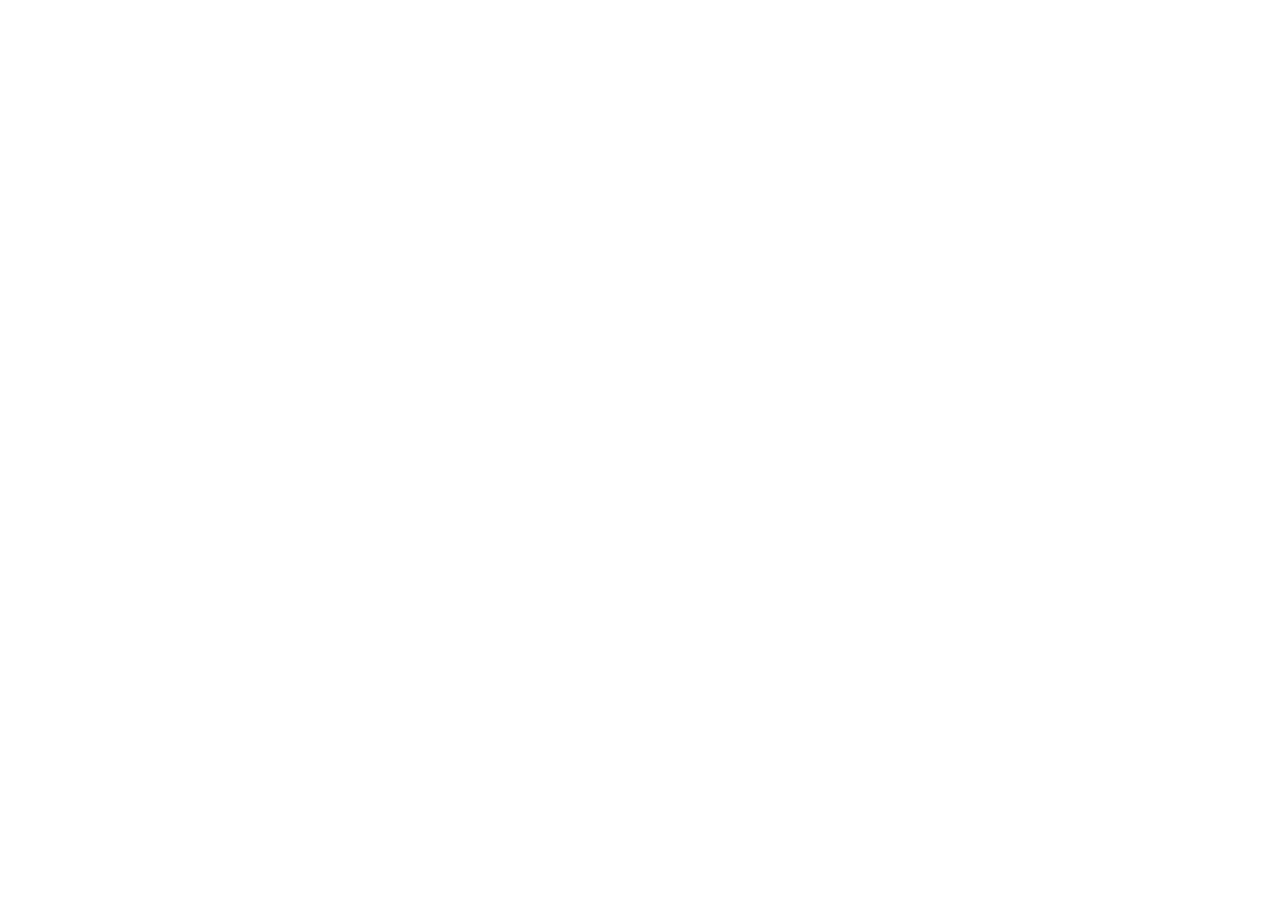
==== commit a18e80cc: "Update index.html" ====
--- a/index.html
+++ b/index.html
@@ -5,60 +5,95 @@
     <meta name="viewport" content="width=device-width, initial-scale=1.0">
     <title>Zimanê Min - فێربوونا زمانان ب AI</title>
     
+    <!-- Preload Critical Resources -->
+    <link rel="preload" href="styles/main.css" as="style">
+    <link rel="preload" href="https://fonts.googleapis.com/css2?family=Cairo:wght@400;600;700;800;900&display=swap" as="style">
+    <link rel="preload" href="https://cdnjs.cloudflare.com/ajax/libs/font-awesome/6.5.1/css/all.min.css" as="style">
+    
     <!-- SEO Meta Tags -->
     <meta name="description" content="Zimanê Min - فێربوونا ١٠ زمانان ب تەکنیکێت جیاواز و ژیریا دەستکرد. کوردی بەهدینی و کوردی سۆرانی تێدا.">
-    <meta name="keywords" content="فێربوونا زمانان, کوردی, AI, ژیریا دەستکرد, فلاش کارت, فێربوون">
+    <meta name="keywords" content="فێربوونا زمانان, کوردی, AI, ژیریا دەستکرد, فلاش کارت, فێربوون, زمان">
     <meta name="author" content="Zimanê Min">
     <meta name="robots" content="index, follow">
-    
-    <!-- Open Graph / Social Media -->
+    <meta name="theme-color" content="#7C3AED">
+    
+    <!-- Open Graph / Facebook -->
+    <meta property="og:type" content="website">
+    <meta property="og:url" content="https://zimanemin.com">
     <meta property="og:title" content="Zimanê Min - فێربوونا زمانان ب AI">
     <meta property="og:description" content="فێربوونا ١٠ زمانان ب تەکنیکێت جیاواز و ژیریا دەستکرد">
-    <meta property="og:type" content="website">
-    <meta property="og:url" content="https://zimanemin.com">
+    <meta property="og:image" content="https://zimanemin.com/og-image.png">
     <meta property="og:locale" content="ku">
-    
-    <!-- PWA Meta Tags -->
-    <meta name="theme-color" content="#6366f1">
+    <meta property="og:site_name" content="Zimanê Min">
+    
+    <!-- Twitter Card -->
+    <meta name="twitter:card" content="summary_large_image">
+    <meta name="twitter:url" content="https://zimanemin.com">
+    <meta name="twitter:title" content="Zimanê Min - فێربوونا زمانان ب AI">
+    <meta name="twitter:description" content="فێربوونا ١٠ زمانان ب تەکنیکێت جیاواز و ژیریا دەستکرد">
+    <meta name="twitter:image" content="https://zimanemin.com/og-image.png">
+    
+    <!-- PWA -->
+    <link rel="manifest" href="manifest.json">
     <meta name="apple-mobile-web-app-capable" content="yes">
     <meta name="apple-mobile-web-app-status-bar-style" content="black-translucent">
     <meta name="apple-mobile-web-app-title" content="Zimanê Min">
-    <meta name="mobile-web-app-capable" content="yes">
-    
-    <!-- PWA Manifest -->
-    <link rel="manifest" href="manifest.json">
-    <link rel="apple-touch-icon" href="data:image/svg+xml,<svg xmlns='http://www.w3.org/2000/svg' viewBox='0 0 100 100'><text y='.9em' font-size='90'>🌍</text></svg>">
-    
-    <!-- CSS -->
+    <link rel="apple-touch-icon" href="icons/icon-192.png">
+    
+    <!-- Security Headers (via meta) -->
+    <meta http-equiv="Content-Security-Policy" content="default-src 'self'; script-src 'self' 'unsafe-inline' https://cdnjs.cloudflare.com; style-src 'self' 'unsafe-inline' https://cdnjs.cloudflare.com https://fonts.googleapis.com; font-src 'self' https://fonts.gstatic.com https://cdnjs.cloudflare.com; img-src 'self' data:;">
+    
+    <!-- Styles -->
     <link rel="stylesheet" href="styles/main.css">
-    
-    <!-- Font Awesome -->
     <link rel="stylesheet" href="https://cdnjs.cloudflare.com/ajax/libs/font-awesome/6.5.1/css/all.min.css">
-    
-    <!-- Google Fonts -->
-    <link href="https://fonts.googleapis.com/css2?family=Noto+Sans+Arabic:wght@400;700&family=Inter:wght@400;600;700&display=swap" rel="stylesheet">
+    <link href="https://fonts.googleapis.com/css2?family=Cairo:wght@400;600;700;800;900&display=swap" rel="stylesheet">
 </head>
 <body>
-    <!-- Loading Screen -->
-    <div id="loadingScreen" class="loading-screen">
-        <div class="loader">
-            <i class="fas fa-globe fa-spin"></i>
-            <p>زمانێ من تێتە بارکرن...</p>
+    <!-- Skeleton Loading Screen -->
+    <div id="loadingScreen" class="loading-screen" role="status" aria-label="بارکرن">
+        <div class="skeleton-loader">
+            <div class="skeleton-header"></div>
+            <div class="skeleton-card"></div>
+            <div class="skeleton-card"></div>
+            <div class="skeleton-card"></div>
         </div>
     </div>
-
-    <!-- ==================== ناڤباڕا سەرەکی ==================== -->
-    <header class="main-header">
+    
+    <!-- Offline Banner (شارەوە بەرچاڤ نابیت هەتا ئۆفلاین نەبیت) -->
+    <div id="offlineBanner" class="offline-banner" role="alert" style="display:none;" aria-live="polite">
+        <i class="fas fa-wifi" aria-hidden="true"></i>
+        <span>تۆ ئێستا ئۆفلاین ی. هندەک تایبەتمەندی دشێن کارنەکەن.</span>
+    </div>
+    
+    <!-- Update Prompt -->
+    <div id="updatePrompt" class="update-prompt" role="dialog" aria-labelledby="updateTitle" style="display:none;">
+        <p id="updateTitle">وەشانەکا نوی یا بەردەستە!</p>
+        <button onclick="updateApp()" class="btn btn-primary btn-sm">نوی بکە</button>
+    </div>
+    
+    <!-- Toast Container -->
+    <div id="toastContainer" class="toast-container" aria-live="polite" aria-atomic="true"></div>
+    
+    <!-- Error Boundary -->
+    <div id="errorBoundary" class="error-boundary" style="display:none;" role="alert">
+        <i class="fas fa-exclamation-triangle" aria-hidden="true"></i>
+        <h2>تکایە دووبارە هەوڵبدە</h2>
+        <p>هەڵەیەک ڕویدا</p>
+        <button onclick="location.reload()" class="btn btn-primary">دووبارە بارکردنەوە</button>
+    </div>
+
+    <!-- ==================== HEADER ==================== -->
+    <header class="main-header" role="banner">
         <div class="container">
-            <div class="logo">
-                <i class="fas fa-globe"></i>
+            <div class="logo" onclick="window.location.href='#'" role="link" tabindex="0" aria-label="Zimanê Min - بڕۆ سەرەکی">
+                <i class="fas fa-globe" aria-hidden="true"></i>
                 <span class="logo-text">Zimanê Min</span>
             </div>
             
-            <!-- هەلبژارتنا زمانی وێبسایتێ -->
             <div class="language-selector">
-                <i class="fas fa-language"></i>
-                <select id="uiLanguage" onchange="changeUILanguage(this.value)">
+                <label for="uiLanguage" class="sr-only">زمانی وێبسایت هەلبژێرە</label>
+                <i class="fas fa-language" aria-hidden="true"></i>
+                <select id="uiLanguage" onchange="changeUILanguage(this.value)" aria-label="زمانی وێبسایت">
                     <option value="ku-BHD">🇹🇯 کوردی بەهدینی</option>
                     <option value="ku-SOR">🇹🇯 کوردی سۆرانی</option>
                     <option value="en">🇬🇧 English</option>
@@ -72,495 +107,120 @@
                 </select>
             </div>
             
-            <nav class="main-nav" id="mainNav">
-                <a href="#dashboard"><i class="fas fa-th-large"></i> <span data-translate="dashboard">داشبۆرد</span></a>
-                <a href="#courses"><i class="fas fa-book"></i> <span data-translate="courses">کورس</span></a>
+            <nav class="main-nav" id="mainNav" role="navigation" aria-label="ناڤیگەیشنا سەرەکی">
+                <a href="#dashboard" data-translate="dashboard"><i class="fas fa-th-large" aria-hidden="true"></i> داشبۆرد</a>
+                <a href="#courses" data-translate="courses"><i class="fas fa-book" aria-hidden="true"></i> کورس</a>
+                <a href="#" onclick="openAIChat()" data-translate="ai_chat"><i class="fas fa-robot" aria-hidden="true"></i> AI</a>
+                <a href="#" onclick="openFlashcards('deck_ku_bhd_1')" data-translate="flashcards"><i class="fas fa-clone" aria-hidden="true"></i> فلاش کارت</a>
+                <a href="#" onclick="openSpeechPractice()" data-translate="speech"><i class="fas fa-microphone" aria-hidden="true"></i> ئاخفتن</a>
+                <a href="#" onclick="openLeaderboard()" data-translate="leaderboard"><i class="fas fa-trophy" aria-hidden="true"></i> لیدەربۆرد</a>
+                <a href="#pricing" data-translate="pricing"><i class="fas fa-crown" aria-hidden="true"></i> پلان</a>
+                <a href="#community" data-translate="community"><i class="fas fa-users" aria-hidden="true"></i> کۆمەڵگەه</a>
                 
-                <a href="#" onclick="openAIChat()"><i class="fas fa-robot"></i> AI</a>
-                <a href="#" onclick="openFlashcards('deck_ku_bhd_1')"><i class="fas fa-clone"></i> فلاش کارت</a>
-                <a href="#" onclick="openSpeechPractice()"><i class="fas fa-microphone"></i> ئاخفتن</a>
-                <a href="#" onclick="openLeaderboard()"><i class="fas fa-trophy"></i> لیدەربۆرد</a>
-                
-                <a href="#pricing"><i class="fas fa-crown"></i> <span data-translate="pricing">پلان</span></a>
-                <a href="#community"><i class="fas fa-users"></i> <span data-translate="community">کۆمەڵگەه</span></a>
-                
-                <!-- دوگمێ ئاگەهداریان -->
-                <div class="notification-btn" onclick="toggleNotifications()" style="position:relative; cursor:pointer; padding:0.5rem;">
-                    <i class="fas fa-bell notification-bell" id="notificationBell" style="font-size:1.3rem; color:var(--dark-light);"></i>
+                <div class="notification-btn" onclick="toggleNotifications()" role="button" tabindex="0" aria-label="ئاگەهداری">
+                    <i class="fas fa-bell" id="notificationBell" aria-hidden="true"></i>
                     <span class="notification-badge" id="notificationBadge" style="display:none;">0</span>
-                    
                     <div class="notifications-dropdown" id="notificationsDropdown" onclick="event.stopPropagation()">
                         <div class="notifications-header">
-                            <h3>🔔 ئاگەهداری</h3>
-                            <button class="btn btn-sm" onclick="markAllNotificationsRead(); event.stopPropagation();">هەمیان بخوینە</button>
+                            <h3 data-translate="notification">ئاگەهداری</h3>
+                            <button class="btn btn-sm" onclick="markAllNotificationsRead(); event.stopPropagation();" data-translate="mark_all_read">هەمیان بخوینە</button>
                         </div>
-                        <div class="notifications-list" id="notificationsList">
-                            <div class="notification-empty">
-                                <i class="fas fa-bell-slash"></i>
-                                <p>چ ئاگەهداری نینن</p>
-                            </div>
-                        </div>
+                        <div class="notifications-list" id="notificationsList"></div>
                     </div>
                 </div>
                 
-                <!-- دوگمێن چوونەژوور/تۆمارکرن -->
                 <div class="auth-buttons" id="authButtons">
-                    <button class="btn btn-outline" onclick="showLoginForm()">
-                        <i class="fas fa-sign-in-alt"></i> <span data-translate="login">چوونەژوور</span>
-                    </button>
-                    <button class="btn btn-primary" onclick="showRegisterForm()">
-                        <i class="fas fa-user-plus"></i> <span data-translate="register">خۆتۆمارکرن</span>
-                    </button>
+                    <button class="btn btn-outline" onclick="showLoginForm()" data-translate="login"><i class="fas fa-sign-in-alt" aria-hidden="true"></i> چوونەژوور</button>
+                    <button class="btn btn-primary" onclick="showRegisterForm()" data-translate="register"><i class="fas fa-user-plus" aria-hidden="true"></i> خۆتۆمارکرن</button>
                 </div>
                 
-                <!-- مەنویا بکارهێنەری -->
                 <div class="user-menu" id="userMenu" style="display:none;">
-                    <div class="user-avatar" onclick="toggleUserDropdown()">
-                        <i class="fas fa-user-circle"></i>
+                    <div class="user-avatar" onclick="toggleUserDropdown()" role="button" tabindex="0" aria-haspopup="true" aria-expanded="false">
+                        <i class="fas fa-user-circle" aria-hidden="true"></i>
                         <span id="userNameDisplay">بکارهێنەر</span>
-                        <i class="fas fa-chevron-down"></i>
+                        <i class="fas fa-chevron-down" aria-hidden="true"></i>
                     </div>
-                    <div class="dropdown-menu" id="userDropdown">
-                        <a href="#dashboard"><i class="fas fa-th-large"></i> داشبۆرد</a>
-                        <a href="#" onclick="openProfile()"><i class="fas fa-user"></i> پڕۆفایلێ من</a>
-                        <a href="#" onclick="openReport()"><i class="fas fa-chart-bar"></i> راپۆرتا من</a>
-                        <a href="#" onclick="openAIChat()"><i class="fas fa-robot"></i> AI چات</a>
-                        <a href="#" onclick="openLeaderboard()"><i class="fas fa-trophy"></i> لیدەربۆرد</a>
-                        <a href="#" onclick="openPartnerFinder()"><i class="fas fa-user-friends"></i> هەڤالکا فێربوونێ</a>
-                        <a href="#" onclick="showActivationModal()"><i class="fas fa-key"></i> ئەکتیڤکرن</a>
-                        <a href="#" onclick="exportSystem.showExportPanel()"><i class="fas fa-download"></i> ئێکسپۆرت</a>
-                        <a href="#" onclick="openBackupPanel()"><i class="fas fa-database"></i> بەکئەپ</a>
+                    <div class="dropdown-menu" id="userDropdown" role="menu">
+                        <a href="#dashboard" role="menuitem"><i class="fas fa-th-large" aria-hidden="true"></i> داشبۆرد</a>
+                        <a href="#" onclick="openProfile()" role="menuitem" data-translate="my_profile"><i class="fas fa-user" aria-hidden="true"></i> پڕۆفایلێ من</a>
+                        <a href="#" onclick="openReport()" role="menuitem" data-translate="my_report"><i class="fas fa-chart-bar" aria-hidden="true"></i> راپۆرتا من</a>
+                        <a href="#" onclick="openLeaderboard()" role="menuitem"><i class="fas fa-trophy" aria-hidden="true"></i> لیدەربۆرد</a>
+                        <a href="#" onclick="openPartnerFinder()" role="menuitem" data-translate="partner"><i class="fas fa-user-friends" aria-hidden="true"></i> هەڤالکا فێربوونێ</a>
+                        <a href="#" onclick="showActivationModal()" role="menuitem"><i class="fas fa-key" aria-hidden="true"></i> ئەکتیڤکرن</a>
+                        <a href="#" onclick="exportSystem.showExportPanel()" role="menuitem" data-translate="export"><i class="fas fa-download" aria-hidden="true"></i> ئێکسپۆرت</a>
+                        <a href="#" onclick="openBackupPanel()" role="menuitem" data-translate="backup"><i class="fas fa-database" aria-hidden="true"></i> بەکئەپ</a>
                         <hr>
-                        <a href="#" onclick="logout()"><i class="fas fa-sign-out-alt"></i> دەرچوون</a>
+                        <a href="#" onclick="logout()" role="menuitem" data-translate="logout"><i class="fas fa-sign-out-alt" aria-hidden="true"></i> دەرچوون</a>
                     </div>
                 </div>
             </nav>
             
-            <button class="mobile-menu-btn" onclick="toggleMobileMenu()">
-                <i class="fas fa-bars"></i>
+            <button class="mobile-menu-btn" onclick="toggleMobileMenu()" aria-label="مەنو" aria-expanded="false">
+                <i class="fas fa-bars" aria-hidden="true"></i>
             </button>
         </div>
     </header>
 
-    <!-- ==================== مۆدێلا چوونەژوورێ ==================== -->
-    <div id="loginModal" class="modal">
-        <div class="modal-content">
-            <span class="close" onclick="closeModal('loginModal')">&times;</span>
-            <div class="modal-header">
-                <i class="fas fa-sign-in-alt"></i>
-                <h2 data-translate="login">چوونەژوور</h2>
-            </div>
-            <form id="loginForm" onsubmit="handleLogin(event)">
-                <div class="form-group">
-                    <label><i class="fas fa-envelope"></i> ئیمێل</label>
-                    <input type="email" id="loginEmail" placeholder="ئیمێلێ خۆ بنڤیسە" required>
-                </div>
-                <div class="form-group">
-                    <label><i class="fas fa-lock"></i> وشهێ نهێنی</label>
-                    <input type="password" id="loginPassword" placeholder="وشهێ نهێنی بنڤیسە" required>
-                </div>
-                <button type="submit" class="btn btn-primary btn-block">
-                    <i class="fas fa-sign-in-alt"></i> چوونەژوور
-                </button>
-                <p class="form-footer">
-                    هەژمارا تە نینە؟ <a href="#" onclick="switchToRegister()">خۆتۆمارکە</a>
-                </p>
-            </form>
-        </div>
-    </div>
-
-    <!-- ==================== مۆدێلا تۆمارکرنێ ==================== -->
-    <div id="registerModal" class="modal">
-        <div class="modal-content">
-            <span class="close" onclick="closeModal('registerModal')">&times;</span>
-            <div class="modal-header">
-                <i class="fas fa-user-plus"></i>
-                <h2 data-translate="register">خۆتۆمارکرن</h2>
-            </div>
-            <form id="registerForm" onsubmit="handleRegister(event)">
-                <div class="form-group">
-                    <label><i class="fas fa-user"></i> ناڤ</label>
-                    <input type="text" id="registerName" placeholder="ناڤێ خۆ بنڤیسە" required>
-                </div>
-                <div class="form-group">
-                    <label><i class="fas fa-envelope"></i> ئیمێل</label>
-                    <input type="email" id="registerEmail" placeholder="ئیمێلێ خۆ بنڤیسە" required>
-                </div>
-                <div class="form-group">
-                    <label><i class="fas fa-lock"></i> وشهێ نهێنی</label>
-                    <input type="password" id="registerPassword" placeholder="کێمتر ٨ پیت" minlength="8" required>
-                </div>
-                <div class="form-group">
-                    <label><i class="fas fa-lock"></i> دووبارەکرنا وشهێ نهێنی</label>
-                    <input type="password" id="registerPasswordConfirm" placeholder="دوبارە بنڤیسە" required>
-                </div>
-                <button type="submit" class="btn btn-primary btn-block">
-                    <i class="fas fa-user-plus"></i> خۆتۆمارکرن
-                </button>
-                <p class="form-footer">
-                    هەژمارا تە هەیە؟ <a href="#" onclick="switchToLogin()">چوونەژوور</a>
-                </p>
-            </form>
-        </div>
-    </div>
-
-    <!-- ==================== مۆدێلا پارەدانێ ==================== -->
-    <div id="paymentModal" class="modal">
-        <div class="modal-content modal-lg">
-            <span class="close" onclick="closeModal('paymentModal')">&times;</span>
-            <div class="modal-header">
-                <i class="fas fa-credit-card"></i>
-                <h2 data-translate="choose_payment">هەلبژارتنێن پارەدانێ</h2>
-            </div>
-            
-            <div class="selected-package" id="selectedPackageInfo"></div>
-            
-            <div class="payment-methods">
-                <div class="payment-option" onclick="selectPaymentMethod('FIB')">
-                    <i class="fas fa-university"></i>
-                    <div><strong>FIB</strong><p>پارەدانا بانکی</p></div>
-                </div>
-                <div class="payment-option" onclick="selectPaymentMethod('FastPay')">
-                    <i class="fas fa-wallet"></i>
-                    <div><strong>FastPay</strong><p>پارەدانا موبایل</p></div>
-                </div>
-                <div class="payment-option" onclick="selectPaymentMethod('USDT')">
-                    <i class="fab fa-bitcoin"></i>
-                    <div><strong>USDT (TRC20)</strong><p>کڕیپتۆ</p></div>
-                </div>
-            </div>
-            
-            <div id="paymentDetails" style="display:none;">
-                <div class="payment-info" id="fibDetails">
-                    <h3>📋 زانیاریێن FIB</h3>
-                    <div class="info-box">
-                        <p><strong>ژمارا حیسابێ:</strong> <span class="copy-text">+964 750 604 5491</span></p>
-                        <p><strong>ناڤێ هەژمارێ:</strong> Zimanê Min Platform</p>
-                    </div>
-                    <div class="upload-section">
-                        <label><i class="fas fa-upload"></i> وێنەیێ پارەدانێ بارکە:</label>
-                        <input type="file" id="fibPaymentProof" accept="image/*" onchange="previewImage(this, 'fibPreview')">
-                        <img id="fibPreview" class="preview-image">
-                    </div>
-                </div>
-                
-                <div class="payment-info" id="fastpayDetails">
-                    <h3>📱 زانیاریێن FastPay</h3>
-                    <div class="info-box">
-                        <p><strong>ژمارا موبایلێ:</strong> <span class="copy-text">+964 750 604 5491</span></p>
-                        <p><strong>ناڤ:</strong> Zimanê Min Platform</p>
-                    </div>
-                    <div class="upload-section">
-                        <label><i class="fas fa-upload"></i> وێنەیێ پارەدانێ بارکە:</label>
-                        <input type="file" id="fastpayPaymentProof" accept="image/*" onchange="previewImage(this, 'fastpayPreview')">
-                        <img id="fastpayPreview" class="preview-image">
-                    </div>
-                </div>
-                
-                <div class="payment-info" id="usdtDetails">
-                    <h3>💰 زانیاریێن USDT (TRC20)</h3>
-                    <div class="info-box">
-                        <p><strong>ناڤنیشان:</strong></p>
-                        <code id="usdtAddress">TKUfVwnjyT2KUa9xnBreT32YLLJEwACHpc</code>
-                        <button class="btn btn-sm" onclick="copyToClipboard('TKUfVwnjyT2KUa9xnBreT32YLLJEwACHpc')">
-                            <i class="fas fa-copy"></i> کۆپی بکە
-                        </button>
-                    </div>
-                    <div class="form-group">
-                        <label><i class="fas fa-hashtag"></i> TX Hash / ID-یێ پارەدانێ:</label>
-                        <input type="text" id="txHash" placeholder="TX Hash بنڤیسە" required>
-                    </div>
-                </div>
-                
-                <button class="btn btn-success btn-block" onclick="submitPayment()">
-                    <i class="fas fa-check-circle"></i> پارەدان هاتە کرن - پشکنین بکە
-                </button>
-            </div>
-        </div>
-    </div>
-
-    <!-- ==================== مۆدێلا ئەکتیڤکرنێ ==================== -->
-    <div id="activationModal" class="modal">
-        <div class="modal-content">
-            <span class="close" onclick="closeModal('activationModal')">&times;</span>
-            <div class="modal-header">
-                <i class="fas fa-key"></i>
-                <h2>🔑 ئەکتیڤکرنا پاکێجێ</h2>
-            </div>
-            <p style="text-align:center; margin-bottom:1rem;">کودێ خۆ یێ ١٦-پیتی تێکەڤە کو لدەف تە هەیە:</p>
-            <div class="license-input-group">
-                <input type="text" id="licenseKey" placeholder="ZM-XXXX-XXXX-XXXX-XXXX" maxlength="22" oninput="formatLicenseKey(this)">
-                <button class="btn btn-primary" onclick="activateLicense()"><i class="fas fa-check"></i> ئەکتیڤ بکە</button>
-            </div>
-            <div id="activationResult" class="activation-result"></div>
-        </div>
-    </div>
-
-    <!-- ==================== بەشێ سەرەکی ==================== -->
-    <main id="mainContent">
-        
-        <!-- ========== داشبۆرد ========== -->
-        <section id="dashboard" class="section">
+    <!-- ==================== MAIN CONTENT ==================== -->
+    <main id="mainContent" role="main">
+        <!-- Dashboard -->
+        <section id="dashboard" class="section" aria-labelledby="dashboardTitle">
             <div class="container">
-                <div class="welcome-banner">
-                    <div class="welcome-text">
-                        <h1>👋 <span data-translate="welcome">ب خێر هاتی</span>, <span id="dashboardName">فێرخواز</span>!</h1>
-                        <p>ئەمڕۆ ژ بۆ تە رۆژەکا باشە بو فێربوونێ! 🌟</p>
-                        <span id="packageBadge" class="badge-free" style="display:inline-block; margin-top:0.5rem; padding:0.3rem 1rem; border-radius:20px; font-weight:600; font-size:0.9rem;">🆓 بێ پارە</span>
-                    </div>
-                    <div class="welcome-stats">
-                        <div class="streak-badge" id="streakBadge">
-                            <i class="fas fa-fire"></i>
-                            <span id="streakDays">0</span>
-                            <small data-translate="streak">روژ</small>
-                        </div>
-                    </div>
-                </div>
-                
-                <!-- ستاتیک -->
-                <div class="stats-grid">
-                    <div class="stat-card">
-                        <i class="fas fa-star text-yellow"></i>
-                        <div class="stat-info"><h3 id="totalXP">0</h3><p data-translate="xp">خالێن ئەزموونی</p></div>
-                    </div>
-                    <div class="stat-card">
-                        <i class="fas fa-language text-blue"></i>
-                        <div class="stat-info"><h3 id="wordsLearned">0</h3><p data-translate="words">وشێن فێربوویی</p></div>
-                    </div>
-                    <div class="stat-card">
-                        <i class="fas fa-trophy text-purple"></i>
-                        <div class="stat-info"><h3 id="userLevel">1</h3><p data-translate="level">ئاست</p></div>
-                    </div>
-                    <div class="stat-card">
-                        <i class="fas fa-check-circle text-green"></i>
-                        <div class="stat-info"><h3 id="lessonsCompleted">0</h3><p>وانێن تەواوکری</p></div>
-                    </div>
-                </div>
-                
-                <!-- پێشکەفتنا ئاستی -->
-                <div style="background:var(--white); padding:1.5rem; border-radius:12px; box-shadow:0 2px 8px rgba(0,0,0,0.08); margin:1.5rem 0;">
-                    <div style="display:flex; justify-content:space-between; margin-bottom:0.5rem; font-weight:600;">
-                        <span>ئاستا <strong id="currentLevelDisplay">1</strong></span>
-                        <span>ئاستا <strong id="nextLevelDisplay">2</strong></span>
-                    </div>
-                    <div style="background:#e2e8f0; height:12px; border-radius:6px; overflow:hidden;">
-                        <div id="levelProgress" style="width:0%; height:100%; background:linear-gradient(90deg, #6366f1, #10b981); border-radius:6px; transition: width 0.5s ease;"></div>
-                    </div>
-                    <small id="xpNeededDisplay" style="color:#64748b; margin-top:0.25rem; display:block;">0 XP بو ئاستێ داهاتوو</small>
-                </div>
-                
-                <!-- تایبەتمەندیێن خێرا -->
-                <div class="quick-actions">
-                    <h2>🚀 تایبەتمەندیێن خێرا</h2>
-                    <div style="display:grid; grid-template-columns:repeat(auto-fit, minmax(200px, 1fr)); gap:1rem; margin:1.5rem 0;">
-                        <div onclick="openAIChat()" style="background:var(--white); padding:1.5rem; border-radius:12px; text-align:center; cursor:pointer; transition:all 0.3s; box-shadow:0 2px 8px rgba(0,0,0,0.08);" onmouseover="this.style.transform='translateY(-5px)'; this.style.boxShadow='0 8px 25px rgba(0,0,0,0.12)';" onmouseout="this.style.transform=''; this.style.boxShadow='';">
-                            <i class="fas fa-robot" style="font-size:2.5rem; color:#6366f1; margin-bottom:0.5rem;"></i>
-                            <h3>مامۆستایێ AI</h3>
-                            <p style="color:#64748b; font-size:0.9rem;">پراکتیزەکە دگەل مامۆستایێ زیرەک</p>
-                        </div>
-                        <div onclick="openFlashcards('deck_ku_bhd_1')" style="background:var(--white); padding:1.5rem; border-radius:12px; text-align:center; cursor:pointer; transition:all 0.3s; box-shadow:0 2px 8px rgba(0,0,0,0.08);" onmouseover="this.style.transform='translateY(-5px)'; this.style.boxShadow='0 8px 25px rgba(0,0,0,0.12)';" onmouseout="this.style.transform=''; this.style.boxShadow='';">
-                            <i class="fas fa-clone" style="font-size:2.5rem; color:#10b981; margin-bottom:0.5rem;"></i>
-                            <h3>فلاش کارت</h3>
-                            <p style="color:#64748b; font-size:0.9rem;">وشان ب رێکا SRS فێر بە</p>
-                        </div>
-                        <div onclick="openSpeechPractice()" style="background:var(--white); padding:1.5rem; border-radius:12px; text-align:center; cursor:pointer; transition:all 0.3s; box-shadow:0 2px 8px rgba(0,0,0,0.08);" onmouseover="this.style.transform='translateY(-5px)'; this.style.boxShadow='0 8px 25px rgba(0,0,0,0.12)';" onmouseout="this.style.transform=''; this.style.boxShadow='';">
-                            <i class="fas fa-microphone" style="font-size:2.5rem; color:#f59e0b; margin-bottom:0.5rem;"></i>
-                            <h3>ئاخفتن</h3>
-                            <p style="color:#64748b; font-size:0.9rem;">دەنگدانا خۆ پەسنەدە</p>
-                        </div>
-                        <div onclick="openReport()" style="background:var(--white); padding:1.5rem; border-radius:12px; text-align:center; cursor:pointer; transition:all 0.3s; box-shadow:0 2px 8px rgba(0,0,0,0.08);" onmouseover="this.style.transform='translateY(-5px)'; this.style.boxShadow='0 8px 25px rgba(0,0,0,0.12)';" onmouseout="this.style.transform=''; this.style.boxShadow='';">
-                            <i class="fas fa-chart-bar" style="font-size:2.5rem; color:#8b5cf6; margin-bottom:0.5rem;"></i>
-                            <h3>راپۆرتا من</h3>
-                            <p style="color:#64748b; font-size:0.9rem;">پێشکەفتنا خۆ ببینە</p>
-                        </div>
-                    </div>
-                </div>
-                
-                <!-- کورسێن چالاک -->
-                <div class="active-courses">
-                    <h2>📚 <span data-translate="continue">بەردەوام بە</span></h2>
-                    <div id="activeCoursesList" class="course-cards">
-                        <p class="empty-state">هنژی کورسەک نەهاتیە دەستپێکرن. <a href="#courses">کورسەکی هەلبژێرە</a></p>
-                    </div>
-                </div>
-            </div>
-        </section>
-
-        <!-- ========== کورس ========== -->
-        <section id="courses" class="section" style="background: var(--white);">
-            <div class="container">
-                <h2>🌍 ١٠ زمانێن سەرەکی</h2>
-                <p style="text-align:center; color:var(--gray); margin-bottom:2rem;">کوردی بەهدینی و کوردی سۆرانی ژ وان ١٠ زمانا بەردەستن</p>
-                <div class="language-grid" id="languageGrid"></div>
-            </div>
-        </section>
-
-        <!-- ========== پلان ========== -->
-        <section id="pricing" class="section">
-            <div class="container">
-                <h2>💎 پلانێن مە</h2>
-                <div class="pricing-grid">
-                    <div class="pricing-card">
-                        <div class="pricing-header"><h3>🆓 بێ پارە</h3><div class="price">$0</div></div>
-                        <ul class="pricing-features">
-                            <li><i class="fas fa-check"></i> ٢ زمان (کوردی)</li>
-                            <li><i class="fas fa-check"></i> وانێن بنیاتنێر</li>
-                            <li><i class="fas fa-check"></i> ١٠ پرسیارێن AI/روژ</li>
-                            <li><i class="fas fa-check"></i> فلاش کارت</li>
-                            <li><i class="fas fa-times"></i> پەسنەدانا دەنگدانێ</li>
-                            <li><i class="fas fa-times"></i> راپۆرتێن پێشکەتی</li>
-                        </ul>
-                        <button class="btn btn-outline btn-block" onclick="startFreePlan()">دەستپێکە</button>
-                    </div>
-                    
-                    <div class="pricing-card popular">
-                        <div class="popular-badge">🌟 هەلبژارتی</div>
-                        <div class="pricing-header"><h3>💎 پرێمیۆم</h3><div class="price">$9.99<span>/مانگ</span></div></div>
-                        <ul class="pricing-features">
-                            <li><i class="fas fa-check"></i> ١٠ زمان</li>
-                            <li><i class="fas fa-check"></i> هەمی وانە</li>
-                            <li><i class="fas fa-check"></i> AI بێ سنوور</li>
-                            <li><i class="fas fa-check"></i> فلاش کارتێن پێشکەتی</li>
-                            <li><i class="fas fa-check"></i> پەسنەدانا دەنگدانێ</li>
-                            <li><i class="fas fa-check"></i> راپۆرتێن پێشکەتی</li>
-                        </ul>
-                        <button class="btn btn-primary btn-block" onclick="buyPackage('premium')">بکڕە - $9.99</button>
-                    </div>
-                    
-                    <div class="pricing-card">
-                        <div class="pricing-header"><h3>👨‍👩‍👧‍👦 خێزان</h3><div class="price">$19.99<span>/مانگ</span></div></div>
-                        <ul class="pricing-features">
-                            <li><i class="fas fa-check"></i> هەمی تایبەتمەندی</li>
-                            <li><i class="fas fa-check"></i> ٤ هەژمار</li>
-                            <li><i class="fas fa-check"></i> راپۆرتێن دایک و باڤان</li>
-                        </ul>
-                        <button class="btn btn-primary btn-block" onclick="buyPackage('family')">بکڕە - $19.99</button>
-                    </div>
-                    
-                    <div class="pricing-card">
-                        <div class="pricing-header"><h3>♾️ هەروهەر</h3><div class="price">$149.99</div></div>
-                        <ul class="pricing-features">
-                            <li><i class="fas fa-check"></i> هەمی تایبەتمەندی</li>
-                            <li><i class="fas fa-check"></i> بێ سنوور</li>
-                            <li><i class="fas fa-check"></i> پاڵپشتیا ئێکەم</li>
-                        </ul>
-                        <button class="btn btn-primary btn-block" onclick="buyPackage('lifetime')">بکڕە - $149.99</button>
-                    </div>
-                </div>
-                
-                <div style="text-align:center; margin-top: 2rem;">
-                    <p style="color:var(--gray); margin-bottom:0.5rem;">کودەکێ تایبەت هەیە؟</p>
-                    <button class="btn btn-outline" onclick="showActivationModal()"><i class="fas fa-key"></i> ئەکتیڤکرنا ب کودێ</button>
-                </div>
-            </div>
-        </section>
-
-        <!-- ========== کۆمەڵگەه ========== -->
-        <section id="community" class="section" style="background: var(--white);">
-            <div class="container">
-                <h2>👥 کۆمەڵگەها مە</h2>
-                <div style="display:grid; grid-template-columns:repeat(auto-fit, minmax(250px, 1fr)); gap:1.5rem;">
-                    <div style="background:var(--white); padding:2rem; border-radius:12px; text-align:center; box-shadow:0 2px 8px rgba(0,0,0,0.08);">
-                        <i class="fas fa-comments" style="font-size:3rem; color:#6366f1; margin-bottom:1rem;"></i>
-                        <h3>چاتا گشتی</h3>
-                        <p style="color:#64748b;">دگەل فێرخوازێن دی باخڤە و پراکتیزە بکە</p>
-                        <button class="btn btn-outline btn-block" onclick="alert('🔜 دێ زوو بهێتە ڤەکرن!')">بەشدار بە</button>
-                    </div>
-                    <div style="background:var(--white); padding:2rem; border-radius:12px; text-align:center; box-shadow:0 2px 8px rgba(0,0,0,0.08);">
-                        <i class="fas fa-user-friends" style="font-size:3rem; color:#10b981; margin-bottom:1rem;"></i>
-                        <h3>هەڤالکا فێربوونێ</h3>
-                        <p style="color:#64748b;">هەڤالەکێ فێربوونێ بدۆشە و پێکڤە فێر بە</p>
-                        <button class="btn btn-outline btn-block" onclick="openPartnerFinder()">هەڤالەکی بدۆشە</button>
-                    </div>
-                    <div style="background:var(--white); padding:2rem; border-radius:12px; text-align:center; box-shadow:0 2px 8px rgba(0,0,0,0.08);">
-                        <i class="fas fa-trophy" style="font-size:3rem; color:#f59e0b; margin-bottom:1rem;"></i>
-                        <h3>پێشبڕکێ</h3>
-                        <p style="color:#64748b;">بەشداربیە د پێشبڕکێیاندا و خەلاتان ببە</p>
-                        <button class="btn btn-outline btn-block" onclick="openLeaderboard()">لیدەربۆرد بینە</button>
-                    </div>
-                </div>
+                <h2 id="dashboardTitle" class="sr-only">داشبۆرد</h2>
+                <!-- ناڤەڕۆکا داشبۆردێ -->
             </div>
         </section>
     </main>
 
-    <!-- ==================== فوتر ==================== -->
-    <footer class="main-footer">
+    <!-- ==================== FOOTER ==================== -->
+    <footer class="main-footer" role="contentinfo">
         <div class="container">
             <div class="footer-content">
-                <div class="footer-logo"><i class="fas fa-globe"></i><span>Zimanê Min</span></div>
+                <div class="footer-logo">
+                    <i class="fas fa-globe" aria-hidden="true"></i>
+                    <span>Zimanê Min</span>
+                </div>
                 <p>&copy; 2026 Zimanê Min. هەمی ماف پاراستینە.</p>
                 <div class="footer-links">
-                    <a href="#" title="Telegram"><i class="fab fa-telegram"></i></a>
-                    <a href="#" title="WhatsApp"><i class="fab fa-whatsapp"></i></a>
-                    <a href="#" title="Facebook"><i class="fab fa-facebook"></i></a>
+                    <a href="#" aria-label="Telegram"><i class="fab fa-telegram" aria-hidden="true"></i></a>
+                    <a href="#" aria-label="WhatsApp"><i class="fab fa-whatsapp" aria-hidden="true"></i></a>
+                    <a href="#" aria-label="Facebook"><i class="fab fa-facebook" aria-hidden="true"></i></a>
                 </div>
             </div>
         </div>
     </footer>
 
-    <!-- ==================== هەمی سکریپت ==================== -->
-    <script src="scripts/config.js"></script>
-    <script src="scripts/translations.js"></script>
-    <script src="scripts/courses.js"></script>
-    <script src="scripts/auth.js"></script>
-    <script src="scripts/license.js"></script>
-    <script src="scripts/payment.js"></script>
-    <script src="scripts/gamification.js"></script>
-    <script src="scripts/ai-chat.js"></script>
-    <script src="scripts/flashcards.js"></script>
-    <script src="scripts/speech.js"></script>
-    <script src="scripts/lessons.js"></script>
-    <script src="scripts/lesson-page.js"></script>
-    <script src="scripts/reports.js"></script>
-    <script src="scripts/notifications.js"></script>
-    <script src="scripts/profile.js"></script>
-    <script src="scripts/premium.js"></script>
-    <script src="scripts/backup.js"></script>
-    <script src="scripts/leaderboard.js"></script>
-    <script src="scripts/partners.js"></script>
-    <script src="scripts/export.js"></script>
-    <script src="scripts/app.js"></script>
-    
-    <!-- PWA Service Worker Registration -->
+    <!-- ==================== SCRIPTS (defer) ==================== -->
+    <script defer src="scripts/config.js"></script>
+    <script defer src="scripts/translations.js"></script>
+    <script defer src="scripts/courses.js"></script>
+    <script defer src="scripts/auth.js"></script>
+    <script defer src="scripts/license.js"></script>
+    <script defer src="scripts/payment.js"></script>
+    <script defer src="scripts/gamification.js"></script>
+    <script defer src="scripts/ai-chat.js"></script>
+    <script defer src="scripts/flashcards.js"></script>
+    <script defer src="scripts/speech.js"></script>
+    <script defer src="scripts/lessons.js"></script>
+    <script defer src="scripts/reports.js"></script>
+    <script defer src="scripts/notifications.js"></script>
+    <script defer src="scripts/profile.js"></script>
+    <script defer src="scripts/premium.js"></script>
+    <script defer src="scripts/backup.js"></script>
+    <script defer src="scripts/leaderboard.js"></script>
+    <script defer src="scripts/partners.js"></script>
+    <script defer src="scripts/export.js"></script>
+    <script defer src="scripts/app.js"></script>
+    
+    <!-- Service Worker -->
     <script>
         if ('serviceWorker' in navigator) {
-            window.addEventListener('load', function() {
+            window.addEventListener('load', () => {
                 navigator.serviceWorker.register('/service-worker.js')
-                    .then(function(registration) {
-                        console.log('✅ Service Worker تۆماربوو:', registration.scope);
-                    })
-                    .catch(function(error) {
-                        console.log('❌ Service Worker نەهاتیە تۆمارکرن:', error);
-                    });
+                    .then(reg => console.log('SW registered:', reg.scope))
+                    .catch(err => console.log('SW failed:', err));
             });
         }
-        
-        // PWA Install Prompt
-        let deferredPrompt;
-        window.addEventListener('beforeinstallprompt', function(e) {
-            e.preventDefault();
-            deferredPrompt = e;
-            
-            // نیشاندانا دوگمێ ئینستاڵکرنێ
-            const installBtn = document.createElement('button');
-            installBtn.textContent = '📲 ئەپلیکەیشنێ ئینستاڵ بکە';
-            installBtn.className = 'btn btn-primary';
-            installBtn.style.position = 'fixed';
-            installBtn.style.bottom = '20px';
-            installBtn.style.left = '20px';
-            installBtn.style.zIndex = '9999';
-            installBtn.onclick = function() {
-                deferredPrompt.prompt();
-                deferredPrompt.userChoice.then(function(choiceResult) {
-                    if (choiceResult.outcome === 'accepted') {
-                        console.log('✅ بکارهێنەری ئینستاڵ قبوڵکر');
-                    }
-                    deferredPrompt = null;
-                    installBtn.remove();
-                });
-            };
-            document.body.appendChild(installBtn);
-        });
     </script>
 </body>
 </html>
--- a/styles/main.css
+++ b/styles/main.css
@@ -1,95 +1,252 @@
 /* ============================================
-   ZIMANÊ MIN - Main Stylesheet
-   هەمی شێوە و دیزاینێن پلاتفۆرمێ
-   ============================================ */
-
-/* --- ڕێکخستنێن گشتی (Global Reset) --- */
-* {
-    margin: 0;
-    padding: 0;
-    box-sizing: border-box;
-}
+   ZIMANÊ MIN - Ultra Premium Stylesheet v4.0
+   Professional Animations & Modern Design
+   ============================================ */
+
+/* Google Fonts - Top Quality */
+@import url('https://fonts.googleapis.com/css2?family=Cairo:wght@300;400;500;600;700;800;900&family=Inter:wght@300;400;500;600;700;800;900&family=Poppins:wght@400;500;600;700;800&display=swap');
 
 :root {
-    /* ڕەنگێن سەرەکی */
-    --primary: #6366f1;
-    --primary-dark: #4f46e5;
-    --primary-light: #818cf8;
-    --primary-bg: #eef2ff;
+    /* Premium Color Palette */
+    --primary: #7C3AED;
+    --primary-dark: #6D28D9;
+    --primary-light: #A78BFA;
+    --primary-bg: #F5F3FF;
+    --primary-gradient: linear-gradient(135deg, #7C3AED, #A78BFA);
+    --primary-gradient-dark: linear-gradient(135deg, #6D28D9, #7C3AED);
     
-    --secondary: #10b981;
-    --secondary-dark: #059669;
-    --secondary-light: #34d399;
-    --secondary-bg: #ecfdf5;
+    --secondary: #059669;
+    --secondary-dark: #047857;
+    --secondary-light: #6EE7B7;
+    --secondary-bg: #ECFDF5;
+    --secondary-gradient: linear-gradient(135deg, #059669, #6EE7B7);
     
-    /* ڕەنگێن ئاگەهداری */
-    --success: #10b981;
-    --warning: #f59e0b;
-    --danger: #ef4444;
-    --info: #3b82f6;
+    --accent: #F97316;
+    --accent-dark: #EA580C;
+    --accent-light: #FDBA74;
+    --accent-bg: #FFF7ED;
+    --accent-gradient: linear-gradient(135deg, #F97316, #FDBA74);
     
-    /* ڕەنگێن پایە */
-    --dark: #1e293b;
+    --rose: #F43F5E;
+    --rose-dark: #E11D48;
+    --rose-light: #FDA4AF;
+    --rose-gradient: linear-gradient(135deg, #F43F5E, #FDA4AF);
+    
+    --sky: #0EA5E9;
+    --sky-dark: #0284C7;
+    --sky-light: #7DD3FC;
+    --sky-gradient: linear-gradient(135deg, #0EA5E9, #7DD3FC);
+    
+    --amber: #F59E0B;
+    --amber-dark: #D97706;
+    --amber-light: #FCD34D;
+    --amber-gradient: linear-gradient(135deg, #F59E0B, #FCD34D);
+    
+    --indigo: #6366F1;
+    --indigo-dark: #4F46E5;
+    --indigo-light: #A5B4FC;
+    
+    /* Neutrals */
+    --dark: #0F172A;
     --dark-light: #334155;
-    --gray: #64748b;
-    --gray-light: #94a3b8;
-    --gray-bg: #f1f5f9;
-    --white: #ffffff;
-    --light: #f8fafc;
+    --gray: #64748B;
+    --gray-light: #CBD5E1;
+    --gray-bg: #F8FAFC;
+    --white: #FFFFFF;
+    --light: #FAFBFC;
     
-    /* شیوەن (Shadows) */
-    --shadow-sm: 0 1px 2px rgba(0,0,0,0.05);
-    --shadow: 0 4px 6px -1px rgba(0,0,0,0.1);
-    --shadow-md: 0 6px 12px -2px rgba(0,0,0,0.15);
-    --shadow-lg: 0 10px 25px -3px rgba(0,0,0,0.2);
-    --shadow-xl: 0 20px 50px -10px rgba(0,0,0,0.3);
+    /* Premium Gradients */
+    --hero-gradient: linear-gradient(135deg, #667eea 0%, #764ba2 50%, #f093fb 100%);
+    --card-gradient-1: linear-gradient(135deg, #f5f7fa 0%, #c3cfe2 100%);
+    --card-gradient-2: linear-gradient(135deg, #a8edea 0%, #fed6e3 100%);
+    --card-gradient-3: linear-gradient(135deg, #ffecd2 0%, #fcb69f 100%);
+    --glow-gradient: linear-gradient(135deg, #7C3AED, #F43F5E, #F97316);
     
-    /* ئەندازە */
-    --radius-sm: 6px;
-    --radius: 10px;
-    --radius-md: 14px;
-    --radius-lg: 20px;
+    /* Premium Shadows */
+    --shadow-xs: 0 1px 2px rgba(0,0,0,0.05);
+    --shadow-sm: 0 2px 4px rgba(0,0,0,0.06);
+    --shadow: 0 4px 6px -1px rgba(0,0,0,0.07), 0 2px 4px -2px rgba(0,0,0,0.05);
+    --shadow-md: 0 10px 15px -3px rgba(0,0,0,0.1), 0 4px 6px -4px rgba(0,0,0,0.05);
+    --shadow-lg: 0 20px 25px -5px rgba(0,0,0,0.1), 0 8px 10px -6px rgba(0,0,0,0.05);
+    --shadow-xl: 0 25px 50px -12px rgba(0,0,0,0.25);
+    --shadow-2xl: 0 35px 60px -15px rgba(0,0,0,0.3);
+    --shadow-glow: 0 0 40px rgba(124, 58, 237, 0.3);
+    --shadow-glow-lg: 0 0 80px rgba(124, 58, 237, 0.4);
+    
+    /* Border Radius */
+    --radius-xs: 4px;
+    --radius-sm: 8px;
+    --radius: 12px;
+    --radius-md: 16px;
+    --radius-lg: 24px;
+    --radius-xl: 32px;
+    --radius-2xl: 48px;
     --radius-full: 9999px;
     
-    /* فۆنت */
-    --font-main: 'Inter', 'Noto Sans Arabic', sans-serif;
+    /* Premium Transitions */
+    --transition-fast: all 0.15s cubic-bezier(0.4, 0, 0.2, 1);
+    --transition: all 0.3s cubic-bezier(0.4, 0, 0.2, 1);
+    --transition-slow: all 0.5s cubic-bezier(0.4, 0, 0.2, 1);
+    --transition-bounce: all 0.5s cubic-bezier(0.68, -0.55, 0.265, 1.55);
+    --transition-spring: all 0.6s cubic-bezier(0.34, 1.56, 0.64, 1);
     
-    /* ئەنیمەیشن */
-    --transition: all 0.3s cubic-bezier(0.4, 0, 0.2, 1);
-    --transition-fast: all 0.15s ease;
-    --transition-slow: all 0.5s ease;
-}
-
-/* --- بناغە (Base) --- */
-html {
-    scroll-behavior: smooth;
-    font-size: 16px;
+    /* Fonts */
+    --font-heading: 'Poppins', 'Cairo', sans-serif;
+    --font-body: 'Cairo', 'Inter', sans-serif;
+    --font-code: 'Fira Code', monospace;
+}
+
+/* ============================================
+   PREMIUM ANIMATIONS
+   ============================================ */
+
+@keyframes float {
+    0%, 100% { transform: translateY(0px); }
+    50% { transform: translateY(-20px); }
+}
+
+@keyframes float-slow {
+    0%, 100% { transform: translateY(0px) rotate(0deg); }
+    33% { transform: translateY(-10px) rotate(2deg); }
+    66% { transform: translateY(5px) rotate(-1deg); }
+}
+
+@keyframes pulse-glow {
+    0%, 100% { box-shadow: 0 0 20px rgba(124, 58, 237, 0.3); }
+    50% { box-shadow: 0 0 50px rgba(124, 58, 237, 0.6); }
+}
+
+@keyframes shimmer {
+    0% { background-position: -200% 0; }
+    100% { background-position: 200% 0; }
+}
+
+@keyframes slideInUp {
+    from { opacity: 0; transform: translateY(40px); }
+    to { opacity: 1; transform: translateY(0); }
+}
+
+@keyframes slideInLeft {
+    from { opacity: 0; transform: translateX(-40px); }
+    to { opacity: 1; transform: translateX(0); }
+}
+
+@keyframes slideInRight {
+    from { opacity: 0; transform: translateX(40px); }
+    to { opacity: 1; transform: translateX(0); }
+}
+
+@keyframes scaleIn {
+    from { opacity: 0; transform: scale(0.8); }
+    to { opacity: 1; transform: scale(1); }
+}
+
+@keyframes fadeInUp {
+    from { opacity: 0; transform: translateY(20px); }
+    to { opacity: 1; transform: translateY(0); }
+}
+
+@keyframes spin-slow {
+    from { transform: rotate(0deg); }
+    to { transform: rotate(360deg); }
+}
+
+@keyframes gradient-shift {
+    0% { background-position: 0% 50%; }
+    50% { background-position: 100% 50%; }
+    100% { background-position: 0% 50%; }
+}
+
+@keyframes border-glow {
+    0%, 100% { border-color: rgba(124, 58, 237, 0.3); }
+    50% { border-color: rgba(124, 58, 237, 0.8); }
+}
+
+@keyframes ripple {
+    to { transform: scale(4); opacity: 0; }
+}
+
+@keyframes typewriter {
+    from { width: 0; }
+    to { width: 100%; }
+}
+
+@keyframes blink {
+    0%, 100% { border-color: transparent; }
+    50% { border-color: var(--primary); }
+}
+
+@keyframes bounce-in {
+    0% { transform: scale(0); }
+    50% { transform: scale(1.2); }
+    70% { transform: scale(0.9); }
+    100% { transform: scale(1); }
+}
+
+@keyframes wiggle {
+    0%, 100% { transform: rotate(0deg); }
+    25% { transform: rotate(-5deg); }
+    75% { transform: rotate(5deg); }
+}
+
+@keyframes heartbeat {
+    0%, 100% { transform: scale(1); }
+    15% { transform: scale(1.3); }
+    30% { transform: scale(1); }
+    45% { transform: scale(1.15); }
+    60% { transform: scale(1); }
+}
+
+/* ============================================
+   BASE STYLES
+   ============================================ */
+
+* { margin: 0; padding: 0; box-sizing: border-box; }
+
+html { 
+    scroll-behavior: smooth; 
+    font-size: 16px; 
 }
 
 body {
-    font-family: var(--font-main);
-    line-height: 1.7;
-    color: var(--dark);
-    background: var(--light);
+    font-family: 'Cairo', 'Noto Sans Arabic', sans-serif;
     direction: rtl;
-    overflow-x: hidden;
-    -webkit-font-smoothing: antialiased;
-}
-
-/* --- کۆنتەینەر (Container) --- */
-.container {
-    max-width: 1280px;
-    margin: 0 auto;
-    padding: 0 24px;
-}
-
-/* --- لۆدینگ سکرین (Loading Screen) --- */
+}
+
+body::before {
+    content: '';
+    position: fixed;
+    top: -50%;
+    left: -50%;
+    width: 200%;
+    height: 200%;
+    background: 
+        radial-gradient(circle at 20% 50%, rgba(124, 58, 237, 0.03) 0%, transparent 50%),
+        radial-gradient(circle at 80% 80%, rgba(5, 150, 105, 0.03) 0%, transparent 50%),
+        radial-gradient(circle at 40% 20%, rgba(249, 115, 22, 0.03) 0%, transparent 50%);
+    z-index: -1;
+    pointer-events: none;
+}
+
+/* Custom Scrollbar */
+::-webkit-scrollbar { width: 8px; }
+::-webkit-scrollbar-track { background: var(--gray-bg); }
+::-webkit-scrollbar-thumb { background: var(--primary-light); border-radius: 4px; }
+::-webkit-scrollbar-thumb:hover { background: var(--primary); }
+
+/* Selection */
+::selection { background: var(--primary); color: var(--white); }
+
+.container { max-width: 1280px; margin: 0 auto; padding: 0 24px; }
+
+/* ============================================
+   LOADING SCREEN
+   ============================================ */
+
 .loading-screen {
     position: fixed;
-    top: 0;
-    left: 0;
-    width: 100%;
-    height: 100%;
+    top: 0; left: 0;
+    width: 100%; height: 100%;
     background: var(--white);
     display: flex;
     justify-content: center;
@@ -100,118 +257,147 @@
 
 .loader {
     text-align: center;
-    color: var(--primary);
+    animation: float 2s ease-in-out infinite;
 }
 
 .loader i {
     font-size: 4rem;
-    margin-bottom: 1rem;
-    animation: spin 2s linear infinite;
+    background: var(--glow-gradient);
+    background-size: 200% 200%;
+    -webkit-background-clip: text;
+    -webkit-text-fill-color: transparent;
+    animation: gradient-shift 3s ease infinite;
 }
 
 .loader p {
-    font-size: 1.2rem;
+    margin-top: 1rem;
+    font-size: 1.1rem;
+    color: var(--dark-light);
     font-weight: 600;
 }
 
-@keyframes spin {
-    0% { transform: rotate(0deg); }
-    100% { transform: rotate(360deg); }
-}
-
-/* --- هێدەر و ناڤباڕ (Header & Nav) --- */
+/* Loading Dots */
+.loader-dots {
+    display: flex;
+    gap: 8px;
+    justify-content: center;
+    margin-top: 1rem;
+}
+
+.loader-dot {
+    width: 10px;
+    height: 10px;
+    background: var(--primary);
+    border-radius: 50%;
+    animation: bounce-in 1.4s ease-in-out infinite;
+}
+
+.loader-dot:nth-child(2) { animation-delay: 0.2s; }
+.loader-dot:nth-child(3) { animation-delay: 0.4s; }
+
+/* ============================================
+   HEADER
+   ============================================ */
+
 .main-header {
-    background: rgba(255, 255, 255, 0.95);
-    backdrop-filter: blur(20px);
-    -webkit-backdrop-filter: blur(20px);
+    background: rgba(255, 255, 255, 0.85);
+    backdrop-filter: blur(24px) saturate(180%);
+    -webkit-backdrop-filter: blur(24px) saturate(180%);
     box-shadow: var(--shadow-sm);
     position: sticky;
     top: 0;
     z-index: 1000;
-    padding: 1rem 0;
-    border-bottom: 1px solid rgba(0,0,0,0.05);
+    padding: 0.75rem 0;
+    border-bottom: 1px solid rgba(0,0,0,0.04);
+    transition: var(--transition);
+}
+
+.main-header.scrolled {
+    box-shadow: var(--shadow-lg);
+    background: rgba(255, 255, 255, 0.95);
 }
 
 .main-header .container {
     display: flex;
     justify-content: space-between;
     align-items: center;
-    gap: 2rem;
-}
+    gap: 1.5rem;
+}
+
+/* ============================================
+   LOGO
+   ============================================ */
 
 .logo {
     display: flex;
     align-items: center;
     gap: 0.75rem;
-    font-size: 1.5rem;
-    font-weight: 800;
-    color: var(--primary);
+    font-size: 1.6rem;
+    font-weight: 900;
+    text-decoration: none;
     cursor: pointer;
-    text-decoration: none;
+    transition: var(--transition-bounce);
+    font-family: var(--font-heading);
+}
+
+.logo:hover {
+    transform: scale(1.05);
 }
 
 .logo i {
-    font-size: 2rem;
-    background: linear-gradient(135deg, var(--primary), var(--secondary));
+    font-size: 2.2rem;
+    background: var(--glow-gradient);
+    background-size: 200% 200%;
     -webkit-background-clip: text;
     -webkit-text-fill-color: transparent;
+    animation: gradient-shift 3s ease infinite, float 3s ease-in-out infinite;
 }
 
 .logo-text {
-    background: linear-gradient(135deg, var(--primary-dark), var(--primary));
+    background: var(--primary-gradient);
     -webkit-background-clip: text;
     -webkit-text-fill-color: transparent;
-}
-
-/* --- هەلبژارتنا زمان (Language Selector) --- */
-.language-selector {
+    font-weight: 900;
+    letter-spacing: -0.5px;
+}
+
+/* ============================================
+   NAVIGATION
+   ============================================ */
+
+.main-nav {
     display: flex;
     align-items: center;
-    gap: 0.5rem;
-    background: var(--gray-bg);
-    padding: 0.5rem 1rem;
-    border-radius: var(--radius-full);
-    transition: var(--transition);
-}
-
-.language-selector:hover {
-    background: var(--primary-bg);
-}
-
-.language-selector i {
-    color: var(--primary);
-    font-size: 1.2rem;
-}
-
-.language-selector select {
-    border: none;
-    background: transparent;
-    font-family: var(--font-main);
-    font-size: 0.95rem;
-    color: var(--dark);
-    cursor: pointer;
-    outline: none;
-    padding: 0.25rem;
-}
-
-/* --- ناڤیگەیشن (Navigation) --- */
-.main-nav {
-    display: flex;
-    align-items: center;
-    gap: 0.5rem;
+    gap: 0.25rem;
 }
 
 .main-nav a {
     text-decoration: none;
     color: var(--dark-light);
-    font-weight: 500;
-    padding: 0.6rem 1rem;
+    font-weight: 600;
+    padding: 0.5rem 0.85rem;
     border-radius: var(--radius);
     transition: var(--transition);
     display: flex;
     align-items: center;
-    gap: 0.4rem;
-    font-size: 0.95rem;
+    gap: 0.35rem;
+    font-size: 0.9rem;
+    white-space: nowrap;
+    position: relative;
+    overflow: hidden;
+}
+
+.main-nav a::before {
+    content: '';
+    position: absolute;
+    bottom: 0;
+    left: 50%;
+    transform: translateX(-50%);
+    width: 0;
+    height: 2px;
+    background: var(--primary-gradient);
+    transition: var(--transition);
+    border-radius: 2px;
 }
 
 .main-nav a:hover {
@@ -219,444 +405,713 @@
     color: var(--primary);
 }
 
+.main-nav a:hover::before {
+    width: 60%;
+}
+
 .main-nav a i {
-    font-size: 1rem;
-}
-
-/* --- دوگمە (Buttons) --- */
+    font-size: 1.1rem;
+    transition: var(--transition);
+}
+
+.main-nav a:hover i {
+    animation: wiggle 0.5s ease;
+}
+
+/* Special Nav Items */
+.ai-chat-btn:hover { color: var(--rose); }
+.ai-chat-btn:hover::before { background: var(--rose-gradient); }
+
+.flashcard-btn:hover { color: var(--secondary); }
+.flashcard-btn:hover::before { background: var(--secondary-gradient); }
+
+.speech-btn:hover { color: var(--amber); }
+.speech-btn:hover::before { background: var(--amber-gradient); }
+
+/* ============================================
+   BUTTONS - PREMIUM
+   ============================================ */
+
 .btn {
     display: inline-flex;
     align-items: center;
     justify-content: center;
     gap: 0.5rem;
-    padding: 0.65rem 1.5rem;
+    padding: 0.7rem 1.75rem;
     border: 2px solid transparent;
     border-radius: var(--radius);
     cursor: pointer;
     font-size: 0.95rem;
-    font-weight: 600;
-    font-family: var(--font-main);
+    font-weight: 700;
+    font-family: var(--font-body);
     text-decoration: none;
-    transition: var(--transition);
+    transition: var(--transition-bounce);
     white-space: nowrap;
     outline: none;
+    position: relative;
+    overflow: hidden;
+    letter-spacing: 0.3px;
+}
+
+/* Ripple Effect */
+.btn::after {
+    content: '';
+    position: absolute;
+    top: 50%;
+    left: 50%;
+    width: 0;
+    height: 0;
+    border-radius: 50%;
+    background: rgba(255, 255, 255, 0.4);
+    transform: translate(-50%, -50%);
+    transition: width 0.6s, height 0.6s;
+}
+
+.btn:active::after {
+    width: 300px;
+    height: 300px;
 }
 
 .btn:active {
-    transform: scale(0.97);
-}
-
+    transform: scale(0.95);
+}
+
+/* Primary Button */
 .btn-primary {
-    background: linear-gradient(135deg, var(--primary), var(--primary-dark));
+    background: var(--primary-gradient);
     color: var(--white);
-    border-color: transparent;
+    box-shadow: 0 4px 20px rgba(124, 58, 237, 0.3);
+    animation: pulse-glow 3s ease-in-out infinite;
 }
 
 .btn-primary:hover {
-    background: linear-gradient(135deg, var(--primary-dark), var(--primary-dark));
-    box-shadow: var(--shadow-md);
-    transform: translateY(-2px);
-}
-
+    box-shadow: var(--shadow-glow-lg);
+    transform: translateY(-3px);
+    animation: none;
+}
+
+/* Outline Button */
 .btn-outline {
     background: transparent;
-    border-color: var(--primary);
+    border: 2px solid var(--primary);
     color: var(--primary);
 }
 
 .btn-outline:hover {
-    background: var(--primary);
+    background: var(--primary-gradient);
     color: var(--white);
-    box-shadow: var(--shadow);
-    transform: translateY(-2px);
-}
-
+    box-shadow: var(--shadow-glow);
+    transform: translateY(-3px);
+    border-color: transparent;
+}
+
+/* Success Button */
 .btn-success {
-    background: var(--secondary);
+    background: var(--secondary-gradient);
     color: var(--white);
+    box-shadow: 0 4px 20px rgba(5, 150, 105, 0.3);
 }
 
 .btn-success:hover {
-    background: var(--secondary-dark);
-    box-shadow: var(--shadow-md);
-}
-
-.btn-sm {
-    padding: 0.4rem 1rem;
-    font-size: 0.85rem;
-}
-
-.btn-lg {
-    padding: 1rem 2.5rem;
-    font-size: 1.1rem;
-}
-
-.btn-block {
-    width: 100%;
-    display: flex;
-}
-
-/* --- مۆدێل (Modals) --- */
+    box-shadow: 0 8px 30px rgba(5, 150, 105, 0.4);
+    transform: translateY(-3px);
+}
+
+/* Danger Button */
+.btn-danger {
+    background: var(--rose-gradient);
+    color: var(--white);
+}
+
+.btn-danger:hover {
+    box-shadow: 0 8px 30px rgba(244, 63, 94, 0.4);
+    transform: translateY(-3px);
+}
+
+/* Sizes */
+.btn-sm { padding: 0.45rem 1.1rem; font-size: 0.85rem; }
+.btn-lg { padding: 1rem 2.5rem; font-size: 1.15rem; }
+.btn-xl { padding: 1.2rem 3rem; font-size: 1.25rem; }
+.btn-block { width: 100%; display: flex; }
+.btn-icon { width: 48px; height: 48px; padding: 0; border-radius: 50%; }
+
+/* Glow Button */
+.btn-glow {
+    background: var(--primary-gradient);
+    color: var(--white);
+    box-shadow: var(--shadow-glow);
+    animation: pulse-glow 2s ease-in-out infinite;
+}
+
+/* Shimmer Button */
+.btn-shimmer {
+    background: linear-gradient(90deg, 
+        var(--primary) 0%, 
+        var(--primary-light) 25%, 
+        var(--primary) 50%, 
+        var(--primary-light) 75%, 
+        var(--primary) 100%);
+    background-size: 200% 100%;
+    animation: shimmer 3s linear infinite;
+    color: var(--white);
+    font-weight: 800;
+}
+
+/* ============================================
+   MODALS
+   ============================================ */
+
 .modal {
     display: none;
     position: fixed;
+    top: 0; left: 0;
+    width: 100%; height: 100%;
+    background: rgba(15, 23, 42, 0.7);
+    backdrop-filter: blur(12px);
+    z-index: 2000;
+    justify-content: center;
+    align-items: center;
+    padding: 1rem;
+}
+
+.modal.active {
+    display: flex;
+    animation: fadeIn 0.3s ease;
+}
+
+@keyframes fadeIn {
+    from { opacity: 0; }
+    to { opacity: 1; }
+}
+
+.modal-content {
+    background: var(--white);
+    border-radius: var(--radius-xl);
+    padding: 2.5rem;
+    width: 100%;
+    max-width: 500px;
+    max-height: 90vh;
+    overflow-y: auto;
+    position: relative;
+    box-shadow: var(--shadow-2xl);
+    animation: scaleIn 0.5s cubic-bezier(0.34, 1.56, 0.64, 1);
+    border: 1px solid rgba(255,255,255,0.2);
+}
+
+.modal-content.modal-lg {
+    max-width: 800px;
+}
+
+.modal-content.modal-xl {
+    max-width: 1000px;
+}
+
+@keyframes scaleIn {
+    from { opacity: 0; transform: scale(0.8) translateY(30px); }
+    to { opacity: 1; transform: scale(1) translateY(0); }
+}
+
+.modal-header {
+    text-align: center;
+    margin-bottom: 2rem;
+}
+
+.modal-header i {
+    font-size: 3.5rem;
+    background: var(--glow-gradient);
+    background-size: 200% 200%;
+    -webkit-background-clip: text;
+    -webkit-text-fill-color: transparent;
+    animation: gradient-shift 3s ease infinite, float 2s ease-in-out infinite;
+}
+
+.modal-header h2 {
+    font-size: 1.8rem;
+    color: var(--dark);
+    font-weight: 800;
+    margin-top: 0.5rem;
+    font-family: var(--font-heading);
+}
+
+.close {
+    position: absolute;
+    top: 1rem;
+    left: 1rem;
+    font-size: 1.8rem;
+    color: var(--gray);
+    cursor: pointer;
+    width: 44px;
+    height: 44px;
+    display: flex;
+    align-items: center;
+    justify-content: center;
+    border-radius: 50%;
+    transition: var(--transition);
+    background: var(--gray-bg);
+    border: none;
+    font-family: var(--font-body);
+}
+
+.close:hover {
+    background: var(--rose);
+    color: var(--white);
+    transform: rotate(90deg);
+}
+
+/* ============================================
+   FORMS
+   ============================================ */
+
+.form-group {
+    margin-bottom: 1.25rem;
+}
+
+.form-group label {
+    display: block;
+    margin-bottom: 0.5rem;
+    font-weight: 700;
+    color: var(--dark);
+    font-size: 0.95rem;
+}
+
+.form-group label i {
+    color: var(--primary);
+    margin-left: 0.25rem;
+}
+
+.form-group input,
+.form-group select,
+.form-group textarea {
+    width: 100%;
+    padding: 0.9rem 1.25rem;
+    border: 2px solid var(--gray-light);
+    border-radius: var(--radius);
+    font-size: 1rem;
+    font-family: var(--font-body);
+    transition: var(--transition);
+    background: var(--gray-bg);
+    outline: none;
+    color: var(--dark);
+}
+
+.form-group input:focus,
+.form-group select:focus,
+.form-group textarea:focus {
+    border-color: var(--primary);
+    background: var(--white);
+    box-shadow: 0 0 0 4px rgba(124, 58, 237, 0.08);
+    animation: border-glow 2s ease-in-out infinite;
+}
+
+.form-footer {
+    text-align: center;
+    margin-top: 1.5rem;
+    color: var(--dark-light);
+}
+
+.form-footer a {
+    color: var(--primary);
+    font-weight: 700;
+    text-decoration: none;
+    transition: var(--transition);
+}
+
+.form-footer a:hover {
+    color: var(--primary-dark);
+    text-decoration: underline;
+}
+
+/* ============================================
+   WELCOME BANNER
+   ============================================ */
+
+.welcome-banner {
+    background: var(--hero-gradient);
+    background-size: 200% 200%;
+    animation: gradient-shift 8s ease infinite;
+    color: var(--white);
+    padding: 3.5rem 3rem;
+    border-radius: var(--radius-2xl);
+    margin: 2rem 0;
+    display: flex;
+    justify-content: space-between;
+    align-items: center;
+    gap: 2rem;
+    box-shadow: var(--shadow-2xl);
+    position: relative;
+    overflow: hidden;
+}
+
+.welcome-banner::before {
+    content: '';
+    position: absolute;
+    top: -50%;
+    right: -50%;
+    width: 200%;
+    height: 200%;
+    background: radial-gradient(circle, rgba(255,255,255,0.15) 0%, transparent 60%);
+    animation: spin-slow 30s linear infinite;
+}
+
+.welcome-banner::after {
+    content: '';
+    position: absolute;
+    bottom: -30%;
+    left: -30%;
+    width: 150%;
+    height: 150%;
+    background: radial-gradient(circle, rgba(255,255,255,0.08) 0%, transparent 60%);
+    animation: spin-slow 25s linear infinite reverse;
+}
+
+.welcome-banner > * {
+    position: relative;
+    z-index: 1;
+}
+
+.welcome-text h1 {
+    font-size: 2.8rem;
+    margin-bottom: 0.5rem;
+    font-weight: 900;
+    font-family: var(--font-heading);
+    animation: slideInLeft 0.8s ease;
+}
+
+.welcome-text p {
+    font-size: 1.25rem;
+    opacity: 0.95;
+    animation: slideInLeft 0.8s ease 0.2s both;
+}
+
+.streak-badge {
+    background: rgba(255,255,255,0.2);
+    backdrop-filter: blur(20px);
+    padding: 2rem 2.5rem;
+    border-radius: var(--radius-xl);
+    text-align: center;
+    border: 2px solid rgba(255,255,255,0.3);
+    transition: var(--transition-bounce);
+    animation: float 3s ease-in-out infinite;
+}
+
+.streak-badge:hover {
+    background: rgba(255,255,255,0.3);
+    transform: scale(1.08);
+}
+
+.streak-badge i {
+    font-size: 3.5rem;
+    color: var(--amber);
+    margin-bottom: 0.5rem;
+    animation: heartbeat 2s ease-in-out infinite;
+}
+
+.streak-badge span {
+    font-size: 3rem;
+    font-weight: 900;
+    display: block;
+    font-family: var(--font-heading);
+}
+
+.streak-badge small {
+    font-size: 1rem;
+    opacity: 0.85;
+    font-weight: 600;
+}
+
+/* ============================================
+   STATS CARDS
+   ============================================ */
+
+.stats-grid {
+    display: grid;
+    grid-template-columns: repeat(auto-fit, minmax(220px, 1fr));
+    gap: 1.25rem;
+    margin: 2rem 0;
+}
+
+.stat-card {
+    background: var(--white);
+    padding: 1.75rem;
+    border-radius: var(--radius-lg);
+    display: flex;
+    align-items: center;
+    gap: 1.25rem;
+    box-shadow: var(--shadow);
+    transition: var(--transition-bounce);
+    border: 1px solid var(--gray-light);
+    cursor: pointer;
+    position: relative;
+    overflow: hidden;
+}
+
+.stat-card::before {
+    content: '';
+    position: absolute;
     top: 0;
     left: 0;
     width: 100%;
     height: 100%;
-    background: rgba(0, 0, 0, 0.6);
-    backdrop-filter: blur(5px);
-    z-index: 2000;
-    justify-content: center;
-    align-items: center;
-    animation: fadeIn 0.3s ease;
-}
-
-.modal.active {
-    display: flex;
-}
-
-@keyframes fadeIn {
-    from { opacity: 0; }
-    to { opacity: 1; }
-}
-
-.modal-content {
-    background: var(--white);
-    border-radius: var(--radius-lg);
-    padding: 2.5rem;
-    width: 90%;
-    max-width: 500px;
-    max-height: 90vh;
-    overflow-y: auto;
-    position: relative;
+    background: var(--primary-gradient);
+    opacity: 0;
+    transition: var(--transition);
+    z-index: 0;
+}
+
+.stat-card:hover {
+    transform: translateY(-8px);
     box-shadow: var(--shadow-xl);
-    animation: slideUp 0.4s cubic-bezier(0.34, 1.56, 0.64, 1);
-}
-
-.modal-content.modal-lg {
-    max-width: 700px;
-}
-
-@keyframes slideUp {
-    from {
-        opacity: 0;
-        transform: translateY(30px) scale(0.95);
-    }
-    to {
-        opacity: 1;
-        transform: translateY(0) scale(1);
-    }
-}
-
-.modal-header {
-    text-align: center;
-    margin-bottom: 2rem;
-}
-
-.modal-header i {
-    font-size: 3rem;
-    background: linear-gradient(135deg, var(--primary), var(--secondary));
-    -webkit-background-clip: text;
-    -webkit-text-fill-color: transparent;
-    margin-bottom: 0.5rem;
-}
-
-.modal-header h2 {
-    font-size: 1.8rem;
-    color: var(--dark);
-}
-
-.close {
-    position: absolute;
-    top: 1rem;
-    left: 1rem;
-    font-size: 2rem;
-    color: var(--gray);
-    cursor: pointer;
-    width: 40px;
-    height: 40px;
-    display: flex;
-    align-items: center;
-    justify-content: center;
-    border-radius: 50%;
-    transition: var(--transition);
-    background: transparent;
-    border: none;
-}
-
-.close:hover {
-    background: var(--gray-bg);
-    color: var(--danger);
-}
-
-/* --- فۆرم (Forms) --- */
-.form-group {
-    margin-bottom: 1.25rem;
-}
-
-.form-group label {
-    display: block;
-    margin-bottom: 0.5rem;
-    font-weight: 600;
-    color: var(--dark-light);
-    font-size: 0.95rem;
-}
-
-.form-group label i {
-    color: var(--primary);
-    margin-left: 0.25rem;
-}
-
-.form-group input,
-.form-group select,
-.form-group textarea {
-    width: 100%;
-    padding: 0.85rem 1.2rem;
-    border: 2px solid #e2e8f0;
-    border-radius: var(--radius);
-    font-size: 1rem;
-    font-family: var(--font-main);
-    transition: var(--transition);
-    background: var(--white);
-    outline: none;
-}
-
-.form-group input:focus,
-.form-group select:focus,
-.form-group textarea:focus {
-    border-color: var(--primary);
-    box-shadow: 0 0 0 3px rgba(99, 102, 241, 0.1);
-}
-
-.form-footer {
-    text-align: center;
-    margin-top: 1.5rem;
-    color: var(--gray);
-}
-
-.form-footer a {
-    color: var(--primary);
-    font-weight: 600;
-    text-decoration: none;
-}
-
-.form-footer a:hover {
-    text-decoration: underline;
-}
-
-/* --- مەنویا بکارهێنەری (User Menu) --- */
-.user-menu {
-    position: relative;
-}
-
-.user-avatar {
-    display: flex;
-    align-items: center;
-    gap: 0.5rem;
-    cursor: pointer;
-    padding: 0.5rem 1rem;
-    border-radius: var(--radius);
-    transition: var(--transition);
-    background: var(--primary-bg);
-}
-
-.user-avatar:hover {
-    background: var(--primary-light);
-    color: var(--white);
-}
-
-.user-avatar i {
-    font-size: 1.5rem;
-}
-
-.dropdown-menu {
-    display: none;
-    position: absolute;
-    top: 100%;
-    left: 0;
-    margin-top: 0.5rem;
-    background: var(--white);
-    border-radius: var(--radius);
-    box-shadow: var(--shadow-lg);
-    min-width: 220px;
-    z-index: 100;
-    overflow: hidden;
-    border: 1px solid #e2e8f0;
-}
-
-.dropdown-menu.show {
-    display: block;
-    animation: slideDown 0.2s ease;
-}
-
-@keyframes slideDown {
-    from { opacity: 0; transform: translateY(-10px); }
-    to { opacity: 1; transform: translateY(0); }
-}
-
-.dropdown-menu a {
-    display: flex;
-    align-items: center;
-    gap: 0.75rem;
-    padding: 0.9rem 1.5rem;
-    text-decoration: none;
-    color: var(--dark);
-    transition: var(--transition);
-    font-weight: 500;
-}
-
-.dropdown-menu a:hover {
-    background: var(--primary-bg);
-    color: var(--primary);
-}
-
-.dropdown-menu hr {
-    border: none;
-    border-top: 1px solid #e2e8f0;
-    margin: 0;
-}
-
-/* --- وێلکەم بانەر (Welcome Banner) --- */
-.welcome-banner {
-    background: linear-gradient(135deg, #667eea 0%, #764ba2 100%);
-    color: var(--white);
-    padding: 3rem 2.5rem;
-    border-radius: var(--radius-lg);
-    margin: 2rem 0;
-    display: flex;
-    justify-content: space-between;
-    align-items: center;
-    box-shadow: var(--shadow-lg);
-}
-
-.welcome-text h1 {
-    font-size: 2.5rem;
-    margin-bottom: 0.5rem;
-}
-
-.welcome-text p {
-    font-size: 1.2rem;
-    opacity: 0.9;
-}
-
-.streak-badge {
-    background: rgba(255,255,255,0.2);
-    backdrop-filter: blur(10px);
-    padding: 1.5rem 2rem;
-    border-radius: var(--radius);
-    text-align: center;
-    border: 2px solid rgba(255,255,255,0.3);
-}
-
-.streak-badge i {
-    font-size: 3rem;
-    color: #fbbf24;
-    margin-bottom: 0.5rem;
-}
-
-.streak-badge span {
-    font-size: 2.5rem;
-    font-weight: 800;
-    display: block;
-}
-
-/* --- ستاتیک کارد (Stats Cards) --- */
-.stats-grid {
-    display: grid;
-    grid-template-columns: repeat(auto-fit, minmax(220px, 1fr));
-    gap: 1.5rem;
-    margin: 2rem 0;
-}
-
-.stat-card {
-    background: var(--white);
-    padding: 1.5rem;
-    border-radius: var(--radius);
-    display: flex;
-    align-items: center;
-    gap: 1rem;
-    box-shadow: var(--shadow);
-    transition: var(--transition);
-    border: 1px solid #e2e8f0;
-}
-
-.stat-card:hover {
-    transform: translateY(-5px);
-    box-shadow: var(--shadow-lg);
+    border-color: transparent;
+}
+
+.stat-card:hover::before {
+    opacity: 0.03;
+}
+
+.stat-card > * {
+    position: relative;
+    z-index: 1;
 }
 
 .stat-card i {
-    font-size: 2.5rem;
-    width: 60px;
-    height: 60px;
+    font-size: 2.8rem;
+    width: 65px;
+    height: 65px;
     display: flex;
     align-items: center;
     justify-content: center;
     border-radius: var(--radius);
-}
-
-.stat-card .text-yellow { color: #f59e0b; background: #fef3c7; }
-.stat-card .text-blue { color: #3b82f6; background: #dbeafe; }
-.stat-card .text-purple { color: #8b5cf6; background: #ede9fe; }
-.stat-card .text-green { color: #10b981; background: #d1fae5; }
+    transition: var(--transition-bounce);
+}
+
+.stat-card:hover i {
+    transform: scale(1.15) rotate(8deg);
+}
+
+.text-yellow { color: var(--amber-dark); background: linear-gradient(135deg, #FEF3C7, #FDE68A); }
+.text-blue { color: var(--sky-dark); background: linear-gradient(135deg, #DBEAFE, #BFDBFE); }
+.text-purple { color: var(--primary); background: linear-gradient(135deg, #F5F3FF, #EDE9FE); }
+.text-green { color: var(--secondary-dark); background: linear-gradient(135deg, #D1FAE5, #A7F3D0); }
 
 .stat-info h3 {
-    font-size: 1.8rem;
+    font-size: 2rem;
+    font-weight: 900;
+    color: var(--dark);
+    font-family: var(--font-heading);
+    transition: var(--transition);
+}
+
+.stat-card:hover .stat-info h3 {
+    color: var(--primary);
+}
+
+.stat-info p {
+    color: var(--dark-light);
+    font-size: 0.9rem;
+    font-weight: 600;
+}
+
+/* ============================================
+   LEVEL PROGRESS
+   ============================================ */
+
+.level-progress-card {
+    background: var(--white);
+    padding: 2rem;
+    border-radius: var(--radius-lg);
+    box-shadow: var(--shadow);
+    margin: 1.5rem 0;
+    border: 1px solid var(--gray-light);
+    position: relative;
+    overflow: hidden;
+}
+
+.level-progress-card::before {
+    content: '';
+    position: absolute;
+    top: 0;
+    left: 0;
+    width: 100%;
+    height: 3px;
+    background: var(--glow-gradient);
+    background-size: 200% 200%;
+    animation: gradient-shift 3s ease infinite;
+}
+
+.level-labels {
+    display: flex;
+    justify-content: space-between;
+    margin-bottom: 0.75rem;
+    font-weight: 700;
+    font-size: 1.1rem;
+}
+
+.progress-bar-container {
+    background: var(--gray-light);
+    height: 14px;
+    border-radius: 7px;
+    overflow: hidden;
+    position: relative;
+}
+
+.progress-fill {
+    height: 100%;
+    background: var(--glow-gradient);
+    background-size: 200% 200%;
+    animation: gradient-shift 3s ease infinite;
+    border-radius: 7px;
+    transition: width 0.8s cubic-bezier(0.34, 1.56, 0.64, 1);
+    position: relative;
+}
+
+.progress-fill::after {
+    content: '';
+    position: absolute;
+    top: 0;
+    left: 0;
+    right: 0;
+    bottom: 0;
+    background: linear-gradient(90deg, transparent, rgba(255,255,255,0.3), transparent);
+    animation: shimmer 2s linear infinite;
+}
+
+/* ============================================
+   QUICK ACTION CARDS
+   ============================================ */
+
+.quick-action-grid {
+    display: grid;
+    grid-template-columns: repeat(auto-fit, minmax(240px, 1fr));
+    gap: 1.25rem;
+    margin: 1.5rem 0;
+}
+
+.quick-action-card {
+    background: var(--white);
+    padding: 2rem 1.5rem;
+    border-radius: var(--radius-lg);
+    text-align: center;
+    cursor: pointer;
+    transition: var(--transition-bounce);
+    box-shadow: var(--shadow);
+    border: 1px solid var(--gray-light);
+    position: relative;
+    overflow: hidden;
+}
+
+.quick-action-card::before {
+    content: '';
+    position: absolute;
+    top: 0;
+    left: 0;
+    width: 100%;
+    height: 4px;
+    background: var(--primary-gradient);
+    transform: scaleX(0);
+    transform-origin: left;
+    transition: transform 0.4s ease;
+}
+
+.quick-action-card:hover {
+    transform: translateY(-10px);
+    box-shadow: var(--shadow-xl);
+}
+
+.quick-action-card:hover::before {
+    transform: scaleX(1);
+}
+
+.quick-action-card i {
+    font-size: 3rem;
+    margin-bottom: 1rem;
+    transition: var(--transition-bounce);
+    display: block;
+}
+
+.quick-action-card:hover i {
+    transform: scale(1.2);
+    animation: bounce-in 0.6s ease;
+}
+
+.quick-action-card h3 {
+    font-size: 1.15rem;
+    margin-bottom: 0.5rem;
+    color: var(--dark);
     font-weight: 800;
-    color: var(--dark);
-}
-
-.stat-info p {
-    color: var(--gray);
+    font-family: var(--font-heading);
+}
+
+.quick-action-card p {
+    color: var(--dark-light);
     font-size: 0.9rem;
-}
-
-/* --- سێکشن (Sections) --- */
+    font-weight: 500;
+}
+
+/* Color variants */
+.quick-action-card:nth-child(1) i { color: var(--primary); }
+.quick-action-card:nth-child(2) i { color: var(--secondary); }
+.quick-action-card:nth-child(3) i { color: var(--amber); }
+.quick-action-card:nth-child(4) i { color: var(--indigo); }
+
+/* ============================================
+   SECTION TITLES
+   ============================================ */
+
 .section {
-    padding: 4rem 0;
+    padding: 5rem 0;
 }
 
 .section h2 {
     text-align: center;
-    font-size: 2.5rem;
-    margin-bottom: 3rem;
+    font-size: 2.8rem;
+    margin-bottom: 1rem;
     color: var(--dark);
-    position: relative;
+    font-weight: 900;
+    font-family: var(--font-heading);
+    position: relative;
+    display: inline-block;
 }
 
 .section h2::after {
     content: '';
     display: block;
     width: 80px;
-    height: 4px;
-    background: linear-gradient(135deg, var(--primary), var(--secondary));
+    height: 5px;
+    background: var(--glow-gradient);
+    background-size: 200% 200%;
+    animation: gradient-shift 3s ease infinite;
     margin: 1rem auto 0;
-    border-radius: 2px;
-}
-
-/* --- کورس کارد (Course Cards) --- */
+    border-radius: 3px;
+}
+
+.section-subtitle {
+    text-align: center;
+    color: var(--dark-light);
+    margin-bottom: 3rem;
+    font-size: 1.15rem;
+    font-weight: 500;
+}
+
+/* ============================================
+   LANGUAGE CARDS
+   ============================================ */
+
 .language-grid {
     display: grid;
-    grid-template-columns: repeat(auto-fit, minmax(280px, 1fr));
-    gap: 2rem;
+    grid-template-columns: repeat(auto-fit, minmax(320px, 1fr));
+    gap: 1.5rem;
 }
 
 .language-card {
     background: var(--white);
-    border-radius: var(--radius-md);
-    padding: 2rem;
+    border-radius: var(--radius-lg);
+    padding: 2.5rem 2rem;
     text-align: center;
     box-shadow: var(--shadow);
-    transition: var(--transition);
-    border: 1px solid #e2e8f0;
+    transition: var(--transition-bounce);
+    border: 1px solid var(--gray-light);
     position: relative;
     overflow: hidden;
-}
-
-.language-card:hover {
-    transform: translateY(-8px);
-    box-shadow: var(--shadow-lg);
 }
 
 .language-card::before {
@@ -665,31 +1120,53 @@
     top: 0;
     left: 0;
     width: 100%;
-    height: 4px;
-    background: linear-gradient(90deg, var(--primary), var(--secondary));
+    height: 5px;
     transform: scaleX(0);
-    transition: transform 0.3s ease;
+    transform-origin: left;
+    transition: transform 0.4s ease;
 }
 
 .language-card:hover::before {
     transform: scaleX(1);
 }
 
+.language-card:hover {
+    transform: translateY(-12px);
+    box-shadow: var(--shadow-xl);
+}
+
 .language-flag {
-    font-size: 4rem;
-    margin-bottom: 1rem;
+    font-size: 4.5rem;
+    margin-bottom: 1.25rem;
+    transition: var(--transition-bounce);
+    display: block;
+}
+
+.language-card:hover .language-flag {
+    transform: scale(1.2);
+    animation: float 1.5s ease-in-out infinite;
 }
 
 .language-card h3 {
-    font-size: 1.3rem;
-    margin-bottom: 0.5rem;
+    font-size: 1.4rem;
+    margin-bottom: 0.25rem;
     color: var(--dark);
+    font-weight: 800;
+    font-family: var(--font-heading);
+}
+
+.language-card .native-name {
+    color: var(--primary);
+    font-size: 1rem;
+    font-weight: 600;
+    margin-bottom: 0.75rem;
 }
 
 .language-card p {
-    color: var(--gray);
+    color: var(--dark-light);
     font-size: 0.9rem;
     margin-bottom: 1rem;
+    line-height: 1.6;
 }
 
 .language-levels {
@@ -697,84 +1174,106 @@
     gap: 0.5rem;
     justify-content: center;
     flex-wrap: wrap;
-    margin: 1rem 0;
+    margin: 1.25rem 0;
 }
 
 .level-badge {
     background: var(--primary-bg);
     color: var(--primary);
-    padding: 0.3rem 0.8rem;
+    padding: 0.35rem 0.9rem;
     border-radius: var(--radius-full);
     font-size: 0.85rem;
+    font-weight: 700;
+    transition: var(--transition);
+    border: 1px solid transparent;
+}
+
+.level-badge:hover {
+    background: var(--primary);
+    color: var(--white);
+    transform: scale(1.1);
+}
+
+.language-stats {
+    display: flex;
+    justify-content: space-around;
+    margin: 1.25rem 0;
+    color: var(--dark-light);
+    font-size: 0.9rem;
     font-weight: 600;
 }
 
-.language-stats {
-    display: flex;
-    justify-content: space-around;
-    margin: 1rem 0;
-    color: var(--gray);
-    font-size: 0.85rem;
+.language-stats i {
+    margin-left: 0.25rem;
 }
 
 .premium-lock {
     position: absolute;
     top: 1rem;
     right: 1rem;
-    background: linear-gradient(135deg, #fbbf24, #f59e0b);
-    color: var(--white);
-    padding: 0.3rem 0.8rem;
+    background: var(--amber-gradient);
+    color: var(--dark);
+    padding: 0.4rem 1rem;
     border-radius: var(--radius-full);
-    font-size: 0.8rem;
-    font-weight: 600;
-}
-
-/* --- پلان کارد (Pricing Cards) --- */
+    font-size: 0.85rem;
+    font-weight: 700;
+    box-shadow: var(--shadow-md);
+    animation: pulse-glow 2s ease-in-out infinite;
+}
+
+/* ============================================
+   PRICING CARDS
+   ============================================ */
+
 .pricing-grid {
     display: grid;
-    grid-template-columns: repeat(auto-fit, minmax(250px, 1fr));
-    gap: 2rem;
-    align-items: center;
+    grid-template-columns: repeat(auto-fit, minmax(280px, 1fr));
+    gap: 1.5rem;
+    align-items: start;
 }
 
 .pricing-card {
     background: var(--white);
-    border-radius: var(--radius-md);
+    border-radius: var(--radius-lg);
     padding: 2.5rem 2rem;
     text-align: center;
     box-shadow: var(--shadow);
-    transition: var(--transition);
-    border: 1px solid #e2e8f0;
+    transition: var(--transition-bounce);
+    border: 1px solid var(--gray-light);
     position: relative;
 }
 
 .pricing-card:hover {
-    transform: translateY(-5px);
-    box-shadow: var(--shadow-lg);
+    transform: translateY(-8px);
+    box-shadow: var(--shadow-xl);
 }
 
 .pricing-card.popular {
     border: 2px solid var(--primary);
-    transform: scale(1.05);
+    transform: scale(1.06);
     box-shadow: var(--shadow-lg);
+    background: linear-gradient(to bottom, var(--white), var(--primary-bg));
+    animation: border-glow 3s ease-in-out infinite;
 }
 
 .pricing-card.popular:hover {
-    transform: scale(1.08);
+    transform: scale(1.1);
 }
 
 .popular-badge {
     position: absolute;
-    top: -15px;
+    top: -18px;
     left: 50%;
     transform: translateX(-50%);
-    background: linear-gradient(135deg, #fbbf24, #f59e0b);
-    color: var(--dark);
-    padding: 0.5rem 2rem;
+    background: var(--primary-gradient);
+    color: var(--white);
+    padding: 0.6rem 2.5rem;
     border-radius: var(--radius-full);
-    font-weight: 700;
-    font-size: 0.9rem;
-    box-shadow: var(--shadow-md);
+    font-weight: 800;
+    font-size: 0.95rem;
+    box-shadow: var(--shadow-lg);
+    font-family: var(--font-heading);
+    animation: float 2s ease-in-out infinite;
 }
 
 .pricing-header {
@@ -784,18 +1283,23 @@
 .pricing-header h3 {
     font-size: 1.5rem;
     margin-bottom: 0.5rem;
+    font-weight: 800;
+    font-family: var(--font-heading);
 }
 
 .price {
-    font-size: 3rem;
-    font-weight: 800;
-    color: var(--primary);
+    font-size: 3.5rem;
+    font-weight: 900;
+    background: var(--primary-gradient);
+    -webkit-background-clip: text;
+    -webkit-text-fill-color: transparent;
+    font-family: var(--font-heading);
 }
 
 .price span {
     font-size: 1rem;
-    color: var(--gray);
-    font-weight: 400;
+    color: var(--dark-light);
+    font-weight: 500;
 }
 
 .pricing-features {
@@ -805,174 +1309,113 @@
 }
 
 .pricing-features li {
-    margin: 0.8rem 0;
+    margin: 0.85rem 0;
     display: flex;
     align-items: center;
-    gap: 0.5rem;
-}
-
-.pricing-features i.fa-check {
-    color: var(--success);
-}
-
-.pricing-features i.fa-times {
-    color: var(--gray-light);
-}
-
-/* --- پارەدان (Payment) --- */
-.selected-package-card {
-    background: var(--primary-bg);
-    padding: 1rem;
-    border-radius: var(--radius);
+    gap: 0.6rem;
+    font-weight: 600;
+    font-size: 0.95rem;
+}
+
+.pricing-features i.fa-check { color: var(--secondary); font-size: 1.1rem; }
+.pricing-features i.fa-times { color: var(--gray); }
+
+/* ============================================
+   COMMUNITY
+   ============================================ */
+
+.community-grid {
+    display: grid;
+    grid-template-columns: repeat(auto-fit, minmax(300px, 1fr));
+    gap: 1.5rem;
+}
+
+.community-card {
+    background: var(--white);
+    padding: 3rem 2rem;
+    border-radius: var(--radius-lg);
     text-align: center;
+    box-shadow: var(--shadow);
+    transition: var(--transition-bounce);
+    border: 1px solid var(--gray-light);
+    position: relative;
+    overflow: hidden;
+}
+
+.community-card::before {
+    content: '';
+    position: absolute;
+    top: -50%;
+    left: -50%;
+    width: 200%;
+    height: 200%;
+    background: radial-gradient(circle, var(--primary-bg) 0%, transparent 70%);
+    opacity: 0;
+    transition: var(--transition);
+}
+
+.community-card:hover::before {
+    opacity: 1;
+}
+
+.community-card:hover {
+    transform: translateY(-8px);
+    box-shadow: var(--shadow-xl);
+}
+
+.community-card > * {
+    position: relative;
+    z-index: 1;
+}
+
+.community-card i {
+    font-size: 4rem;
     margin-bottom: 1.5rem;
-    font-size: 1.2rem;
-    color: var(--primary);
-    font-weight: 600;
-}
-
-.payment-methods {
-    display: grid;
-    grid-template-columns: repeat(auto-fit, minmax(150px, 1fr));
-    gap: 1rem;
-    margin: 1.5rem 0;
-}
-
-.payment-option {
-    background: var(--gray-bg);
-    padding: 1.5rem;
-    border-radius: var(--radius);
-    text-align: center;
-    cursor: pointer;
-    transition: var(--transition);
-    border: 2px solid transparent;
-}
-
-.payment-option:hover {
-    border-color: var(--primary);
-    background: var(--primary-bg);
-    transform: translateY(-3px);
-}
-
-.payment-option i {
-    font-size: 2.5rem;
-    margin-bottom: 0.5rem;
-    color: var(--primary);
-}
-
-.payment-option strong {
-    display: block;
-    font-size: 1.1rem;
-}
-
-.payment-option p {
-    font-size: 0.85rem;
-    color: var(--gray);
-}
-
-.payment-info {
-    margin-top: 1.5rem;
-    padding: 1.5rem;
-    background: var(--gray-bg);
-    border-radius: var(--radius);
-}
-
-.info-box {
-    background: var(--white);
-    padding: 1rem;
-    border-radius: var(--radius);
-    margin: 1rem 0;
-    border: 1px solid #e2e8f0;
-}
-
-.info-box code {
-    background: var(--dark);
-    color: var(--secondary-light);
-    padding: 0.5rem 1rem;
-    border-radius: var(--radius);
-    display: block;
-    word-break: break-all;
-    font-size: 0.9rem;
-    margin-top: 0.5rem;
-}
-
-.copy-text {
-    color: var(--primary);
-    font-weight: 600;
-    cursor: pointer;
-}
-
-.upload-section {
-    margin-top: 1rem;
-}
-
-.upload-section label {
-    display: block;
-    margin-bottom: 0.5rem;
-    font-weight: 600;
-}
-
-.upload-section input[type="file"] {
-    width: 100%;
-    padding: 0.5rem;
-}
-
-.preview-image {
-    max-width: 200px;
-    margin-top: 1rem;
-    border-radius: var(--radius);
-    display: none;
-}
-
-/* --- ئەکتیڤکرن (Activation) --- */
-.license-input-group {
-    display: flex;
-    gap: 0.5rem;
-    margin: 1.5rem 0;
-}
-
-.license-input-group input {
-    flex: 1;
-    padding: 0.85rem 1.2rem;
-    border: 2px solid #e2e8f0;
-    border-radius: var(--radius);
-    font-size: 1.2rem;
-    font-family: monospace;
-    text-align: center;
-    letter-spacing: 2px;
-    outline: none;
-    transition: var(--transition);
-}
-
-.license-input-group input:focus {
-    border-color: var(--primary);
-    box-shadow: 0 0 0 3px rgba(99, 102, 241, 0.1);
-}
-
-.activation-result {
-    text-align: center;
-    padding: 1rem;
-    border-radius: var(--radius);
-    margin-top: 1rem;
-    font-weight: 600;
-}
-
-.activation-result.success {
-    background: var(--secondary-bg);
-    color: var(--secondary-dark);
-}
-
-.activation-result.error {
-    background: #fef2f2;
-    color: var(--danger);
-}
-
-/* --- فوتر (Footer) --- */
+    transition: var(--transition-bounce);
+}
+
+.community-card:hover i {
+    transform: scale(1.2);
+    animation: float 2s ease-in-out infinite;
+}
+
+.community-card h3 {
+    font-size: 1.35rem;
+    margin-bottom: 0.75rem;
+    color: var(--dark);
+    font-weight: 800;
+    font-family: var(--font-heading);
+}
+
+.community-card p {
+    color: var(--dark-light);
+    margin-bottom: 1.5rem;
+    font-weight: 500;
+}
+
+/* ============================================
+   FOOTER
+   ============================================ */
+
 .main-footer {
     background: var(--dark);
     color: var(--white);
-    padding: 2rem 0;
-    margin-top: 4rem;
+    padding: 4rem 0 2rem;
+    margin-top: 5rem;
+    position: relative;
+    overflow: hidden;
+}
+
+.main-footer::before {
+    content: '';
+    position: absolute;
+    top: 0;
+    left: 0;
+    width: 100%;
+    height: 3px;
+    background: var(--glow-gradient);
+    background-size: 200% 200%;
+    animation: gradient-shift 3s ease infinite;
 }
 
 .footer-content {
@@ -980,76 +1423,67 @@
     justify-content: space-between;
     align-items: center;
     flex-wrap: wrap;
-    gap: 1rem;
+    gap: 2rem;
 }
 
 .footer-logo {
     display: flex;
     align-items: center;
-    gap: 0.5rem;
-    font-size: 1.3rem;
-    font-weight: 700;
+    gap: 0.75rem;
+    font-size: 1.4rem;
+    font-weight: 900;
+    font-family: var(--font-heading);
+}
+
+.footer-logo i {
+    color: var(--primary-light);
+    animation: float 3s ease-in-out infinite;
+}
+
+.footer-content > p {
+    color: var(--gray);
+    font-size: 0.95rem;
 }
 
 .footer-links {
     display: flex;
-    gap: 1rem;
+    gap: 1.25rem;
 }
 
 .footer-links a {
-    color: var(--gray-light);
-    font-size: 1.5rem;
-    transition: var(--transition);
+    color: var(--gray);
+    font-size: 1.6rem;
+    transition: var(--transition-bounce);
+    display: flex;
+    align-items: center;
+    justify-content: center;
+    width: 44px;
+    height: 44px;
+    border-radius: 50%;
+    background: rgba(255,255,255,0.05);
 }
 
 .footer-links a:hover {
-    color: var(--primary-light);
-}
-
-/* --- خاڵی (Empty State) --- */
-.empty-state {
-    text-align: center;
-    color: var(--gray);
-    padding: 3rem;
-    font-size: 1.1rem;
-}
-
-.empty-state a {
-    color: var(--primary);
-    font-weight: 600;
-    text-decoration: none;
-}
-
-/* --- موبایل (Mobile Responsive) --- */
-.mobile-menu-btn {
-    display: none;
-    background: none;
-    border: none;
-    font-size: 1.8rem;
-    color: var(--dark);
-    cursor: pointer;
-}
+    color: var(--white);
+    background: var(--primary);
+    transform: translateY(-5px);
+    box-shadow: var(--shadow-glow);
+}
+
+/* ============================================
+   RESPONSIVE
+   ============================================ */
 
 @media (max-width: 1024px) {
-    .main-nav a span,
-    .main-nav .auth-buttons .btn span {
-        display: none;
-    }
+    .main-nav a span { display: none; }
+    .main-nav a i { font-size: 1.3rem; }
+}
+
+@media (max-width: 768px) {
+    html { font-size: 14px; }
+    .container { padding: 0 16px; }
     
-    .main-nav a i {
-        font-size: 1.2rem;
-    }
-}
-
-@media (max-width: 768px) {
-    html {
-        font-size: 14px;
-    }
-    
-    .mobile-menu-btn {
-        display: block;
-    }
-    
+    .mobile-menu-btn { display: block; }
     .main-nav {
         display: none;
         position: absolute;
@@ -1059,96 +1493,61 @@
         background: var(--white);
         flex-direction: column;
         padding: 1rem;
-        box-shadow: var(--shadow-lg);
-        border-radius: 0 0 var(--radius) var(--radius);
+        box-shadow: var(--shadow-2xl);
+        border-radius: 0 0 var(--radius-lg) var(--radius-lg);
+        border: 1px solid var(--gray-light);
     }
-    
-    .main-nav.mobile-open {
-        display: flex;
-    }
+    .main-nav.mobile-open { display: flex; }
+    .main-nav a span { display: inline; }
     
     .welcome-banner {
         flex-direction: column;
         text-align: center;
-        gap: 2rem;
+        padding: 2rem 1.5rem;
     }
+    .welcome-text h1 { font-size: 2rem; }
     
-    .welcome-text h1 {
-        font-size: 2rem;
-    }
-    
-    .stats-grid {
-        grid-template-columns: repeat(2, 1fr);
-    }
-    
-    .pricing-grid {
-        grid-template-columns: 1fr;
-    }
-    
-    .pricing-card.popular {
-        transform: scale(1);
-    }
-    
-    .language-grid {
-        grid-template-columns: 1fr;
-    }
-    
-    .modal-content {
-        width: 95%;
-        padding: 1.5rem;
-        margin: 1rem;
-    }
-    
-    .license-input-group {
-        flex-direction: column;
-    }
-    
-    .footer-content {
-        flex-direction: column;
-        text-align: center;
-    }
+    .stats-grid { grid-template-columns: repeat(2, 1fr); }
+    .pricing-card.popular { transform: scale(1); }
+    .pricing-card.popular:hover { transform: scale(1.03); }
+    .section h2 { font-size: 2rem; }
 }
 
 @media (max-width: 480px) {
-    .stats-grid {
-        grid-template-columns: 1fr;
-    }
-    
-    .payment-methods {
-        grid-template-columns: 1fr;
-    }
-}
-
-/* --- سکرۆڵباڕ (Scrollbar) --- */
-::-webkit-scrollbar {
-    width: 8px;
-}
-
-::-webkit-scrollbar-track {
-    background: var(--gray-bg);
-}
-
-::-webkit-scrollbar-thumb {
-    background: var(--gray-light);
-    border-radius: 4px;
-}
-
-::-webkit-scrollbar-thumb:hover {
-    background: var(--gray);
-}
-
-/* --- هەلبژارتن (Selection) --- */
-::selection {
-    background: var(--primary-light);
-    color: var(--white);
-}
-
-/* --- چاپ (Print) --- */
-@media print {
-    .main-header,
-    .main-footer,
-    .modal,
-    .btn {
-        display: none !important;
-    }
-}
+    .stats-grid { grid-template-columns: 1fr; }
+    .language-grid { grid-template-columns: 1fr; }
+    .pricing-grid { grid-template-columns: 1fr; }
+    .community-grid { grid-template-columns: 1fr; }
+    .quick-action-grid { grid-template-columns: 1fr 1fr; }
+}
+
+/* ============================================
+   UTILITY CLASSES
+   ============================================ */
+
+.text-center { text-align: center; }
+.text-gradient {
+    background: var(--glow-gradient);
+    background-size: 200% 200%;
+    -webkit-background-clip: text;
+    -webkit-text-fill-color: transparent;
+    animation: gradient-shift 3s ease infinite;
+}
+
+.animate-float { animation: float 3s ease-in-out infinite; }
+.animate-pulse-glow { animation: pulse-glow 2s ease-in-out infinite; }
+.animate-slide-up { animation: slideInUp 0.6s ease; }
+.animate-scale-in { animation: scaleIn 0.5s ease; }
+.animate-bounce-in { animation: bounce-in 0.6s ease; }
+
+.glass-effect {
+    background: rgba(255, 255, 255, 0.7);
+    backdrop-filter: blur(20px);
+    border: 1px solid rgba(255, 255, 255, 0.3);
+}
+
+.shimmer-effect {
+    background: linear-gradient(90deg, transparent, rgba(255,255,255,0.4), transparent);
+    background-size: 200% 100%;
+    animation: shimmer 2s linear infinite;
+}
--- a/styles/main.css
+++ b/styles/main.css
@@ -1,95 +1,252 @@
 /* ============================================
-   ZIMANÊ MIN - Main Stylesheet
-   هەمی شێوە و دیزاینێن پلاتفۆرمێ
-   ============================================ */
-
-/* --- ڕێکخستنێن گشتی (Global Reset) --- */
-* {
-    margin: 0;
-    padding: 0;
-    box-sizing: border-box;
-}
+   ZIMANÊ MIN - Ultra Premium Stylesheet v4.0
+   Professional Animations & Modern Design
+   ============================================ */
+
+/* Google Fonts - Top Quality */
+@import url('https://fonts.googleapis.com/css2?family=Cairo:wght@300;400;500;600;700;800;900&family=Inter:wght@300;400;500;600;700;800;900&family=Poppins:wght@400;500;600;700;800&display=swap');
 
 :root {
-    /* ڕەنگێن سەرەکی */
-    --primary: #6366f1;
-    --primary-dark: #4f46e5;
-    --primary-light: #818cf8;
-    --primary-bg: #eef2ff;
+    /* Premium Color Palette */
+    --primary: #7C3AED;
+    --primary-dark: #6D28D9;
+    --primary-light: #A78BFA;
+    --primary-bg: #F5F3FF;
+    --primary-gradient: linear-gradient(135deg, #7C3AED, #A78BFA);
+    --primary-gradient-dark: linear-gradient(135deg, #6D28D9, #7C3AED);
     
-    --secondary: #10b981;
-    --secondary-dark: #059669;
-    --secondary-light: #34d399;
-    --secondary-bg: #ecfdf5;
+    --secondary: #059669;
+    --secondary-dark: #047857;
+    --secondary-light: #6EE7B7;
+    --secondary-bg: #ECFDF5;
+    --secondary-gradient: linear-gradient(135deg, #059669, #6EE7B7);
     
-    /* ڕەنگێن ئاگەهداری */
-    --success: #10b981;
-    --warning: #f59e0b;
-    --danger: #ef4444;
-    --info: #3b82f6;
+    --accent: #F97316;
+    --accent-dark: #EA580C;
+    --accent-light: #FDBA74;
+    --accent-bg: #FFF7ED;
+    --accent-gradient: linear-gradient(135deg, #F97316, #FDBA74);
     
-    /* ڕەنگێن پایە */
-    --dark: #1e293b;
+    --rose: #F43F5E;
+    --rose-dark: #E11D48;
+    --rose-light: #FDA4AF;
+    --rose-gradient: linear-gradient(135deg, #F43F5E, #FDA4AF);
+    
+    --sky: #0EA5E9;
+    --sky-dark: #0284C7;
+    --sky-light: #7DD3FC;
+    --sky-gradient: linear-gradient(135deg, #0EA5E9, #7DD3FC);
+    
+    --amber: #F59E0B;
+    --amber-dark: #D97706;
+    --amber-light: #FCD34D;
+    --amber-gradient: linear-gradient(135deg, #F59E0B, #FCD34D);
+    
+    --indigo: #6366F1;
+    --indigo-dark: #4F46E5;
+    --indigo-light: #A5B4FC;
+    
+    /* Neutrals */
+    --dark: #0F172A;
     --dark-light: #334155;
-    --gray: #64748b;
-    --gray-light: #94a3b8;
-    --gray-bg: #f1f5f9;
-    --white: #ffffff;
-    --light: #f8fafc;
+    --gray: #64748B;
+    --gray-light: #CBD5E1;
+    --gray-bg: #F8FAFC;
+    --white: #FFFFFF;
+    --light: #FAFBFC;
     
-    /* شیوەن (Shadows) */
-    --shadow-sm: 0 1px 2px rgba(0,0,0,0.05);
-    --shadow: 0 4px 6px -1px rgba(0,0,0,0.1);
-    --shadow-md: 0 6px 12px -2px rgba(0,0,0,0.15);
-    --shadow-lg: 0 10px 25px -3px rgba(0,0,0,0.2);
-    --shadow-xl: 0 20px 50px -10px rgba(0,0,0,0.3);
+    /* Premium Gradients */
+    --hero-gradient: linear-gradient(135deg, #667eea 0%, #764ba2 50%, #f093fb 100%);
+    --card-gradient-1: linear-gradient(135deg, #f5f7fa 0%, #c3cfe2 100%);
+    --card-gradient-2: linear-gradient(135deg, #a8edea 0%, #fed6e3 100%);
+    --card-gradient-3: linear-gradient(135deg, #ffecd2 0%, #fcb69f 100%);
+    --glow-gradient: linear-gradient(135deg, #7C3AED, #F43F5E, #F97316);
     
-    /* ئەندازە */
-    --radius-sm: 6px;
-    --radius: 10px;
-    --radius-md: 14px;
-    --radius-lg: 20px;
+    /* Premium Shadows */
+    --shadow-xs: 0 1px 2px rgba(0,0,0,0.05);
+    --shadow-sm: 0 2px 4px rgba(0,0,0,0.06);
+    --shadow: 0 4px 6px -1px rgba(0,0,0,0.07), 0 2px 4px -2px rgba(0,0,0,0.05);
+    --shadow-md: 0 10px 15px -3px rgba(0,0,0,0.1), 0 4px 6px -4px rgba(0,0,0,0.05);
+    --shadow-lg: 0 20px 25px -5px rgba(0,0,0,0.1), 0 8px 10px -6px rgba(0,0,0,0.05);
+    --shadow-xl: 0 25px 50px -12px rgba(0,0,0,0.25);
+    --shadow-2xl: 0 35px 60px -15px rgba(0,0,0,0.3);
+    --shadow-glow: 0 0 40px rgba(124, 58, 237, 0.3);
+    --shadow-glow-lg: 0 0 80px rgba(124, 58, 237, 0.4);
+    
+    /* Border Radius */
+    --radius-xs: 4px;
+    --radius-sm: 8px;
+    --radius: 12px;
+    --radius-md: 16px;
+    --radius-lg: 24px;
+    --radius-xl: 32px;
+    --radius-2xl: 48px;
     --radius-full: 9999px;
     
-    /* فۆنت */
-    --font-main: 'Inter', 'Noto Sans Arabic', sans-serif;
+    /* Premium Transitions */
+    --transition-fast: all 0.15s cubic-bezier(0.4, 0, 0.2, 1);
+    --transition: all 0.3s cubic-bezier(0.4, 0, 0.2, 1);
+    --transition-slow: all 0.5s cubic-bezier(0.4, 0, 0.2, 1);
+    --transition-bounce: all 0.5s cubic-bezier(0.68, -0.55, 0.265, 1.55);
+    --transition-spring: all 0.6s cubic-bezier(0.34, 1.56, 0.64, 1);
     
-    /* ئەنیمەیشن */
-    --transition: all 0.3s cubic-bezier(0.4, 0, 0.2, 1);
-    --transition-fast: all 0.15s ease;
-    --transition-slow: all 0.5s ease;
-}
-
-/* --- بناغە (Base) --- */
-html {
-    scroll-behavior: smooth;
-    font-size: 16px;
+    /* Fonts */
+    --font-heading: 'Poppins', 'Cairo', sans-serif;
+    --font-body: 'Cairo', 'Inter', sans-serif;
+    --font-code: 'Fira Code', monospace;
+}
+
+/* ============================================
+   PREMIUM ANIMATIONS
+   ============================================ */
+
+@keyframes float {
+    0%, 100% { transform: translateY(0px); }
+    50% { transform: translateY(-20px); }
+}
+
+@keyframes float-slow {
+    0%, 100% { transform: translateY(0px) rotate(0deg); }
+    33% { transform: translateY(-10px) rotate(2deg); }
+    66% { transform: translateY(5px) rotate(-1deg); }
+}
+
+@keyframes pulse-glow {
+    0%, 100% { box-shadow: 0 0 20px rgba(124, 58, 237, 0.3); }
+    50% { box-shadow: 0 0 50px rgba(124, 58, 237, 0.6); }
+}
+
+@keyframes shimmer {
+    0% { background-position: -200% 0; }
+    100% { background-position: 200% 0; }
+}
+
+@keyframes slideInUp {
+    from { opacity: 0; transform: translateY(40px); }
+    to { opacity: 1; transform: translateY(0); }
+}
+
+@keyframes slideInLeft {
+    from { opacity: 0; transform: translateX(-40px); }
+    to { opacity: 1; transform: translateX(0); }
+}
+
+@keyframes slideInRight {
+    from { opacity: 0; transform: translateX(40px); }
+    to { opacity: 1; transform: translateX(0); }
+}
+
+@keyframes scaleIn {
+    from { opacity: 0; transform: scale(0.8); }
+    to { opacity: 1; transform: scale(1); }
+}
+
+@keyframes fadeInUp {
+    from { opacity: 0; transform: translateY(20px); }
+    to { opacity: 1; transform: translateY(0); }
+}
+
+@keyframes spin-slow {
+    from { transform: rotate(0deg); }
+    to { transform: rotate(360deg); }
+}
+
+@keyframes gradient-shift {
+    0% { background-position: 0% 50%; }
+    50% { background-position: 100% 50%; }
+    100% { background-position: 0% 50%; }
+}
+
+@keyframes border-glow {
+    0%, 100% { border-color: rgba(124, 58, 237, 0.3); }
+    50% { border-color: rgba(124, 58, 237, 0.8); }
+}
+
+@keyframes ripple {
+    to { transform: scale(4); opacity: 0; }
+}
+
+@keyframes typewriter {
+    from { width: 0; }
+    to { width: 100%; }
+}
+
+@keyframes blink {
+    0%, 100% { border-color: transparent; }
+    50% { border-color: var(--primary); }
+}
+
+@keyframes bounce-in {
+    0% { transform: scale(0); }
+    50% { transform: scale(1.2); }
+    70% { transform: scale(0.9); }
+    100% { transform: scale(1); }
+}
+
+@keyframes wiggle {
+    0%, 100% { transform: rotate(0deg); }
+    25% { transform: rotate(-5deg); }
+    75% { transform: rotate(5deg); }
+}
+
+@keyframes heartbeat {
+    0%, 100% { transform: scale(1); }
+    15% { transform: scale(1.3); }
+    30% { transform: scale(1); }
+    45% { transform: scale(1.15); }
+    60% { transform: scale(1); }
+}
+
+/* ============================================
+   BASE STYLES
+   ============================================ */
+
+* { margin: 0; padding: 0; box-sizing: border-box; }
+
+html { 
+    scroll-behavior: smooth; 
+    font-size: 16px; 
 }
 
 body {
-    font-family: var(--font-main);
-    line-height: 1.7;
-    color: var(--dark);
-    background: var(--light);
+    font-family: 'Cairo', 'Noto Sans Arabic', sans-serif;
     direction: rtl;
-    overflow-x: hidden;
-    -webkit-font-smoothing: antialiased;
-}
-
-/* --- کۆنتەینەر (Container) --- */
-.container {
-    max-width: 1280px;
-    margin: 0 auto;
-    padding: 0 24px;
-}
-
-/* --- لۆدینگ سکرین (Loading Screen) --- */
+}
+
+body::before {
+    content: '';
+    position: fixed;
+    top: -50%;
+    left: -50%;
+    width: 200%;
+    height: 200%;
+    background: 
+        radial-gradient(circle at 20% 50%, rgba(124, 58, 237, 0.03) 0%, transparent 50%),
+        radial-gradient(circle at 80% 80%, rgba(5, 150, 105, 0.03) 0%, transparent 50%),
+        radial-gradient(circle at 40% 20%, rgba(249, 115, 22, 0.03) 0%, transparent 50%);
+    z-index: -1;
+    pointer-events: none;
+}
+
+/* Custom Scrollbar */
+::-webkit-scrollbar { width: 8px; }
+::-webkit-scrollbar-track { background: var(--gray-bg); }
+::-webkit-scrollbar-thumb { background: var(--primary-light); border-radius: 4px; }
+::-webkit-scrollbar-thumb:hover { background: var(--primary); }
+
+/* Selection */
+::selection { background: var(--primary); color: var(--white); }
+
+.container { max-width: 1280px; margin: 0 auto; padding: 0 24px; }
+
+/* ============================================
+   LOADING SCREEN
+   ============================================ */
+
 .loading-screen {
     position: fixed;
-    top: 0;
-    left: 0;
-    width: 100%;
-    height: 100%;
+    top: 0; left: 0;
+    width: 100%; height: 100%;
     background: var(--white);
     display: flex;
     justify-content: center;
@@ -100,118 +257,147 @@
 
 .loader {
     text-align: center;
-    color: var(--primary);
+    animation: float 2s ease-in-out infinite;
 }
 
 .loader i {
     font-size: 4rem;
-    margin-bottom: 1rem;
-    animation: spin 2s linear infinite;
+    background: var(--glow-gradient);
+    background-size: 200% 200%;
+    -webkit-background-clip: text;
+    -webkit-text-fill-color: transparent;
+    animation: gradient-shift 3s ease infinite;
 }
 
 .loader p {
-    font-size: 1.2rem;
+    margin-top: 1rem;
+    font-size: 1.1rem;
+    color: var(--dark-light);
     font-weight: 600;
 }
 
-@keyframes spin {
-    0% { transform: rotate(0deg); }
-    100% { transform: rotate(360deg); }
-}
-
-/* --- هێدەر و ناڤباڕ (Header & Nav) --- */
+/* Loading Dots */
+.loader-dots {
+    display: flex;
+    gap: 8px;
+    justify-content: center;
+    margin-top: 1rem;
+}
+
+.loader-dot {
+    width: 10px;
+    height: 10px;
+    background: var(--primary);
+    border-radius: 50%;
+    animation: bounce-in 1.4s ease-in-out infinite;
+}
+
+.loader-dot:nth-child(2) { animation-delay: 0.2s; }
+.loader-dot:nth-child(3) { animation-delay: 0.4s; }
+
+/* ============================================
+   HEADER
+   ============================================ */
+
 .main-header {
-    background: rgba(255, 255, 255, 0.95);
-    backdrop-filter: blur(20px);
-    -webkit-backdrop-filter: blur(20px);
+    background: rgba(255, 255, 255, 0.85);
+    backdrop-filter: blur(24px) saturate(180%);
+    -webkit-backdrop-filter: blur(24px) saturate(180%);
     box-shadow: var(--shadow-sm);
     position: sticky;
     top: 0;
     z-index: 1000;
-    padding: 1rem 0;
-    border-bottom: 1px solid rgba(0,0,0,0.05);
+    padding: 0.75rem 0;
+    border-bottom: 1px solid rgba(0,0,0,0.04);
+    transition: var(--transition);
+}
+
+.main-header.scrolled {
+    box-shadow: var(--shadow-lg);
+    background: rgba(255, 255, 255, 0.95);
 }
 
 .main-header .container {
     display: flex;
     justify-content: space-between;
     align-items: center;
-    gap: 2rem;
-}
+    gap: 1.5rem;
+}
+
+/* ============================================
+   LOGO
+   ============================================ */
 
 .logo {
     display: flex;
     align-items: center;
     gap: 0.75rem;
-    font-size: 1.5rem;
-    font-weight: 800;
-    color: var(--primary);
+    font-size: 1.6rem;
+    font-weight: 900;
+    text-decoration: none;
     cursor: pointer;
-    text-decoration: none;
+    transition: var(--transition-bounce);
+    font-family: var(--font-heading);
+}
+
+.logo:hover {
+    transform: scale(1.05);
 }
 
 .logo i {
-    font-size: 2rem;
-    background: linear-gradient(135deg, var(--primary), var(--secondary));
+    font-size: 2.2rem;
+    background: var(--glow-gradient);
+    background-size: 200% 200%;
     -webkit-background-clip: text;
     -webkit-text-fill-color: transparent;
+    animation: gradient-shift 3s ease infinite, float 3s ease-in-out infinite;
 }
 
 .logo-text {
-    background: linear-gradient(135deg, var(--primary-dark), var(--primary));
+    background: var(--primary-gradient);
     -webkit-background-clip: text;
     -webkit-text-fill-color: transparent;
-}
-
-/* --- هەلبژارتنا زمان (Language Selector) --- */
-.language-selector {
+    font-weight: 900;
+    letter-spacing: -0.5px;
+}
+
+/* ============================================
+   NAVIGATION
+   ============================================ */
+
+.main-nav {
     display: flex;
     align-items: center;
-    gap: 0.5rem;
-    background: var(--gray-bg);
-    padding: 0.5rem 1rem;
-    border-radius: var(--radius-full);
-    transition: var(--transition);
-}
-
-.language-selector:hover {
-    background: var(--primary-bg);
-}
-
-.language-selector i {
-    color: var(--primary);
-    font-size: 1.2rem;
-}
-
-.language-selector select {
-    border: none;
-    background: transparent;
-    font-family: var(--font-main);
-    font-size: 0.95rem;
-    color: var(--dark);
-    cursor: pointer;
-    outline: none;
-    padding: 0.25rem;
-}
-
-/* --- ناڤیگەیشن (Navigation) --- */
-.main-nav {
-    display: flex;
-    align-items: center;
-    gap: 0.5rem;
+    gap: 0.25rem;
 }
 
 .main-nav a {
     text-decoration: none;
     color: var(--dark-light);
-    font-weight: 500;
-    padding: 0.6rem 1rem;
+    font-weight: 600;
+    padding: 0.5rem 0.85rem;
     border-radius: var(--radius);
     transition: var(--transition);
     display: flex;
     align-items: center;
-    gap: 0.4rem;
-    font-size: 0.95rem;
+    gap: 0.35rem;
+    font-size: 0.9rem;
+    white-space: nowrap;
+    position: relative;
+    overflow: hidden;
+}
+
+.main-nav a::before {
+    content: '';
+    position: absolute;
+    bottom: 0;
+    left: 50%;
+    transform: translateX(-50%);
+    width: 0;
+    height: 2px;
+    background: var(--primary-gradient);
+    transition: var(--transition);
+    border-radius: 2px;
 }
 
 .main-nav a:hover {
@@ -219,444 +405,713 @@
     color: var(--primary);
 }
 
+.main-nav a:hover::before {
+    width: 60%;
+}
+
 .main-nav a i {
-    font-size: 1rem;
-}
-
-/* --- دوگمە (Buttons) --- */
+    font-size: 1.1rem;
+    transition: var(--transition);
+}
+
+.main-nav a:hover i {
+    animation: wiggle 0.5s ease;
+}
+
+/* Special Nav Items */
+.ai-chat-btn:hover { color: var(--rose); }
+.ai-chat-btn:hover::before { background: var(--rose-gradient); }
+
+.flashcard-btn:hover { color: var(--secondary); }
+.flashcard-btn:hover::before { background: var(--secondary-gradient); }
+
+.speech-btn:hover { color: var(--amber); }
+.speech-btn:hover::before { background: var(--amber-gradient); }
+
+/* ============================================
+   BUTTONS - PREMIUM
+   ============================================ */
+
 .btn {
     display: inline-flex;
     align-items: center;
     justify-content: center;
     gap: 0.5rem;
-    padding: 0.65rem 1.5rem;
+    padding: 0.7rem 1.75rem;
     border: 2px solid transparent;
     border-radius: var(--radius);
     cursor: pointer;
     font-size: 0.95rem;
-    font-weight: 600;
-    font-family: var(--font-main);
+    font-weight: 700;
+    font-family: var(--font-body);
     text-decoration: none;
-    transition: var(--transition);
+    transition: var(--transition-bounce);
     white-space: nowrap;
     outline: none;
+    position: relative;
+    overflow: hidden;
+    letter-spacing: 0.3px;
+}
+
+/* Ripple Effect */
+.btn::after {
+    content: '';
+    position: absolute;
+    top: 50%;
+    left: 50%;
+    width: 0;
+    height: 0;
+    border-radius: 50%;
+    background: rgba(255, 255, 255, 0.4);
+    transform: translate(-50%, -50%);
+    transition: width 0.6s, height 0.6s;
+}
+
+.btn:active::after {
+    width: 300px;
+    height: 300px;
 }
 
 .btn:active {
-    transform: scale(0.97);
-}
-
+    transform: scale(0.95);
+}
+
+/* Primary Button */
 .btn-primary {
-    background: linear-gradient(135deg, var(--primary), var(--primary-dark));
+    background: var(--primary-gradient);
     color: var(--white);
-    border-color: transparent;
+    box-shadow: 0 4px 20px rgba(124, 58, 237, 0.3);
+    animation: pulse-glow 3s ease-in-out infinite;
 }
 
 .btn-primary:hover {
-    background: linear-gradient(135deg, var(--primary-dark), var(--primary-dark));
-    box-shadow: var(--shadow-md);
-    transform: translateY(-2px);
-}
-
+    box-shadow: var(--shadow-glow-lg);
+    transform: translateY(-3px);
+    animation: none;
+}
+
+/* Outline Button */
 .btn-outline {
     background: transparent;
-    border-color: var(--primary);
+    border: 2px solid var(--primary);
     color: var(--primary);
 }
 
 .btn-outline:hover {
-    background: var(--primary);
+    background: var(--primary-gradient);
     color: var(--white);
-    box-shadow: var(--shadow);
-    transform: translateY(-2px);
-}
-
+    box-shadow: var(--shadow-glow);
+    transform: translateY(-3px);
+    border-color: transparent;
+}
+
+/* Success Button */
 .btn-success {
-    background: var(--secondary);
+    background: var(--secondary-gradient);
     color: var(--white);
+    box-shadow: 0 4px 20px rgba(5, 150, 105, 0.3);
 }
 
 .btn-success:hover {
-    background: var(--secondary-dark);
-    box-shadow: var(--shadow-md);
-}
-
-.btn-sm {
-    padding: 0.4rem 1rem;
-    font-size: 0.85rem;
-}
-
-.btn-lg {
-    padding: 1rem 2.5rem;
-    font-size: 1.1rem;
-}
-
-.btn-block {
-    width: 100%;
-    display: flex;
-}
-
-/* --- مۆدێل (Modals) --- */
+    box-shadow: 0 8px 30px rgba(5, 150, 105, 0.4);
+    transform: translateY(-3px);
+}
+
+/* Danger Button */
+.btn-danger {
+    background: var(--rose-gradient);
+    color: var(--white);
+}
+
+.btn-danger:hover {
+    box-shadow: 0 8px 30px rgba(244, 63, 94, 0.4);
+    transform: translateY(-3px);
+}
+
+/* Sizes */
+.btn-sm { padding: 0.45rem 1.1rem; font-size: 0.85rem; }
+.btn-lg { padding: 1rem 2.5rem; font-size: 1.15rem; }
+.btn-xl { padding: 1.2rem 3rem; font-size: 1.25rem; }
+.btn-block { width: 100%; display: flex; }
+.btn-icon { width: 48px; height: 48px; padding: 0; border-radius: 50%; }
+
+/* Glow Button */
+.btn-glow {
+    background: var(--primary-gradient);
+    color: var(--white);
+    box-shadow: var(--shadow-glow);
+    animation: pulse-glow 2s ease-in-out infinite;
+}
+
+/* Shimmer Button */
+.btn-shimmer {
+    background: linear-gradient(90deg, 
+        var(--primary) 0%, 
+        var(--primary-light) 25%, 
+        var(--primary) 50%, 
+        var(--primary-light) 75%, 
+        var(--primary) 100%);
+    background-size: 200% 100%;
+    animation: shimmer 3s linear infinite;
+    color: var(--white);
+    font-weight: 800;
+}
+
+/* ============================================
+   MODALS
+   ============================================ */
+
 .modal {
     display: none;
     position: fixed;
+    top: 0; left: 0;
+    width: 100%; height: 100%;
+    background: rgba(15, 23, 42, 0.7);
+    backdrop-filter: blur(12px);
+    z-index: 2000;
+    justify-content: center;
+    align-items: center;
+    padding: 1rem;
+}
+
+.modal.active {
+    display: flex;
+    animation: fadeIn 0.3s ease;
+}
+
+@keyframes fadeIn {
+    from { opacity: 0; }
+    to { opacity: 1; }
+}
+
+.modal-content {
+    background: var(--white);
+    border-radius: var(--radius-xl);
+    padding: 2.5rem;
+    width: 100%;
+    max-width: 500px;
+    max-height: 90vh;
+    overflow-y: auto;
+    position: relative;
+    box-shadow: var(--shadow-2xl);
+    animation: scaleIn 0.5s cubic-bezier(0.34, 1.56, 0.64, 1);
+    border: 1px solid rgba(255,255,255,0.2);
+}
+
+.modal-content.modal-lg {
+    max-width: 800px;
+}
+
+.modal-content.modal-xl {
+    max-width: 1000px;
+}
+
+@keyframes scaleIn {
+    from { opacity: 0; transform: scale(0.8) translateY(30px); }
+    to { opacity: 1; transform: scale(1) translateY(0); }
+}
+
+.modal-header {
+    text-align: center;
+    margin-bottom: 2rem;
+}
+
+.modal-header i {
+    font-size: 3.5rem;
+    background: var(--glow-gradient);
+    background-size: 200% 200%;
+    -webkit-background-clip: text;
+    -webkit-text-fill-color: transparent;
+    animation: gradient-shift 3s ease infinite, float 2s ease-in-out infinite;
+}
+
+.modal-header h2 {
+    font-size: 1.8rem;
+    color: var(--dark);
+    font-weight: 800;
+    margin-top: 0.5rem;
+    font-family: var(--font-heading);
+}
+
+.close {
+    position: absolute;
+    top: 1rem;
+    left: 1rem;
+    font-size: 1.8rem;
+    color: var(--gray);
+    cursor: pointer;
+    width: 44px;
+    height: 44px;
+    display: flex;
+    align-items: center;
+    justify-content: center;
+    border-radius: 50%;
+    transition: var(--transition);
+    background: var(--gray-bg);
+    border: none;
+    font-family: var(--font-body);
+}
+
+.close:hover {
+    background: var(--rose);
+    color: var(--white);
+    transform: rotate(90deg);
+}
+
+/* ============================================
+   FORMS
+   ============================================ */
+
+.form-group {
+    margin-bottom: 1.25rem;
+}
+
+.form-group label {
+    display: block;
+    margin-bottom: 0.5rem;
+    font-weight: 700;
+    color: var(--dark);
+    font-size: 0.95rem;
+}
+
+.form-group label i {
+    color: var(--primary);
+    margin-left: 0.25rem;
+}
+
+.form-group input,
+.form-group select,
+.form-group textarea {
+    width: 100%;
+    padding: 0.9rem 1.25rem;
+    border: 2px solid var(--gray-light);
+    border-radius: var(--radius);
+    font-size: 1rem;
+    font-family: var(--font-body);
+    transition: var(--transition);
+    background: var(--gray-bg);
+    outline: none;
+    color: var(--dark);
+}
+
+.form-group input:focus,
+.form-group select:focus,
+.form-group textarea:focus {
+    border-color: var(--primary);
+    background: var(--white);
+    box-shadow: 0 0 0 4px rgba(124, 58, 237, 0.08);
+    animation: border-glow 2s ease-in-out infinite;
+}
+
+.form-footer {
+    text-align: center;
+    margin-top: 1.5rem;
+    color: var(--dark-light);
+}
+
+.form-footer a {
+    color: var(--primary);
+    font-weight: 700;
+    text-decoration: none;
+    transition: var(--transition);
+}
+
+.form-footer a:hover {
+    color: var(--primary-dark);
+    text-decoration: underline;
+}
+
+/* ============================================
+   WELCOME BANNER
+   ============================================ */
+
+.welcome-banner {
+    background: var(--hero-gradient);
+    background-size: 200% 200%;
+    animation: gradient-shift 8s ease infinite;
+    color: var(--white);
+    padding: 3.5rem 3rem;
+    border-radius: var(--radius-2xl);
+    margin: 2rem 0;
+    display: flex;
+    justify-content: space-between;
+    align-items: center;
+    gap: 2rem;
+    box-shadow: var(--shadow-2xl);
+    position: relative;
+    overflow: hidden;
+}
+
+.welcome-banner::before {
+    content: '';
+    position: absolute;
+    top: -50%;
+    right: -50%;
+    width: 200%;
+    height: 200%;
+    background: radial-gradient(circle, rgba(255,255,255,0.15) 0%, transparent 60%);
+    animation: spin-slow 30s linear infinite;
+}
+
+.welcome-banner::after {
+    content: '';
+    position: absolute;
+    bottom: -30%;
+    left: -30%;
+    width: 150%;
+    height: 150%;
+    background: radial-gradient(circle, rgba(255,255,255,0.08) 0%, transparent 60%);
+    animation: spin-slow 25s linear infinite reverse;
+}
+
+.welcome-banner > * {
+    position: relative;
+    z-index: 1;
+}
+
+.welcome-text h1 {
+    font-size: 2.8rem;
+    margin-bottom: 0.5rem;
+    font-weight: 900;
+    font-family: var(--font-heading);
+    animation: slideInLeft 0.8s ease;
+}
+
+.welcome-text p {
+    font-size: 1.25rem;
+    opacity: 0.95;
+    animation: slideInLeft 0.8s ease 0.2s both;
+}
+
+.streak-badge {
+    background: rgba(255,255,255,0.2);
+    backdrop-filter: blur(20px);
+    padding: 2rem 2.5rem;
+    border-radius: var(--radius-xl);
+    text-align: center;
+    border: 2px solid rgba(255,255,255,0.3);
+    transition: var(--transition-bounce);
+    animation: float 3s ease-in-out infinite;
+}
+
+.streak-badge:hover {
+    background: rgba(255,255,255,0.3);
+    transform: scale(1.08);
+}
+
+.streak-badge i {
+    font-size: 3.5rem;
+    color: var(--amber);
+    margin-bottom: 0.5rem;
+    animation: heartbeat 2s ease-in-out infinite;
+}
+
+.streak-badge span {
+    font-size: 3rem;
+    font-weight: 900;
+    display: block;
+    font-family: var(--font-heading);
+}
+
+.streak-badge small {
+    font-size: 1rem;
+    opacity: 0.85;
+    font-weight: 600;
+}
+
+/* ============================================
+   STATS CARDS
+   ============================================ */
+
+.stats-grid {
+    display: grid;
+    grid-template-columns: repeat(auto-fit, minmax(220px, 1fr));
+    gap: 1.25rem;
+    margin: 2rem 0;
+}
+
+.stat-card {
+    background: var(--white);
+    padding: 1.75rem;
+    border-radius: var(--radius-lg);
+    display: flex;
+    align-items: center;
+    gap: 1.25rem;
+    box-shadow: var(--shadow);
+    transition: var(--transition-bounce);
+    border: 1px solid var(--gray-light);
+    cursor: pointer;
+    position: relative;
+    overflow: hidden;
+}
+
+.stat-card::before {
+    content: '';
+    position: absolute;
     top: 0;
     left: 0;
     width: 100%;
     height: 100%;
-    background: rgba(0, 0, 0, 0.6);
-    backdrop-filter: blur(5px);
-    z-index: 2000;
-    justify-content: center;
-    align-items: center;
-    animation: fadeIn 0.3s ease;
-}
-
-.modal.active {
-    display: flex;
-}
-
-@keyframes fadeIn {
-    from { opacity: 0; }
-    to { opacity: 1; }
-}
-
-.modal-content {
-    background: var(--white);
-    border-radius: var(--radius-lg);
-    padding: 2.5rem;
-    width: 90%;
-    max-width: 500px;
-    max-height: 90vh;
-    overflow-y: auto;
-    position: relative;
+    background: var(--primary-gradient);
+    opacity: 0;
+    transition: var(--transition);
+    z-index: 0;
+}
+
+.stat-card:hover {
+    transform: translateY(-8px);
     box-shadow: var(--shadow-xl);
-    animation: slideUp 0.4s cubic-bezier(0.34, 1.56, 0.64, 1);
-}
-
-.modal-content.modal-lg {
-    max-width: 700px;
-}
-
-@keyframes slideUp {
-    from {
-        opacity: 0;
-        transform: translateY(30px) scale(0.95);
-    }
-    to {
-        opacity: 1;
-        transform: translateY(0) scale(1);
-    }
-}
-
-.modal-header {
-    text-align: center;
-    margin-bottom: 2rem;
-}
-
-.modal-header i {
-    font-size: 3rem;
-    background: linear-gradient(135deg, var(--primary), var(--secondary));
-    -webkit-background-clip: text;
-    -webkit-text-fill-color: transparent;
-    margin-bottom: 0.5rem;
-}
-
-.modal-header h2 {
-    font-size: 1.8rem;
-    color: var(--dark);
-}
-
-.close {
-    position: absolute;
-    top: 1rem;
-    left: 1rem;
-    font-size: 2rem;
-    color: var(--gray);
-    cursor: pointer;
-    width: 40px;
-    height: 40px;
-    display: flex;
-    align-items: center;
-    justify-content: center;
-    border-radius: 50%;
-    transition: var(--transition);
-    background: transparent;
-    border: none;
-}
-
-.close:hover {
-    background: var(--gray-bg);
-    color: var(--danger);
-}
-
-/* --- فۆرم (Forms) --- */
-.form-group {
-    margin-bottom: 1.25rem;
-}
-
-.form-group label {
-    display: block;
-    margin-bottom: 0.5rem;
-    font-weight: 600;
-    color: var(--dark-light);
-    font-size: 0.95rem;
-}
-
-.form-group label i {
-    color: var(--primary);
-    margin-left: 0.25rem;
-}
-
-.form-group input,
-.form-group select,
-.form-group textarea {
-    width: 100%;
-    padding: 0.85rem 1.2rem;
-    border: 2px solid #e2e8f0;
-    border-radius: var(--radius);
-    font-size: 1rem;
-    font-family: var(--font-main);
-    transition: var(--transition);
-    background: var(--white);
-    outline: none;
-}
-
-.form-group input:focus,
-.form-group select:focus,
-.form-group textarea:focus {
-    border-color: var(--primary);
-    box-shadow: 0 0 0 3px rgba(99, 102, 241, 0.1);
-}
-
-.form-footer {
-    text-align: center;
-    margin-top: 1.5rem;
-    color: var(--gray);
-}
-
-.form-footer a {
-    color: var(--primary);
-    font-weight: 600;
-    text-decoration: none;
-}
-
-.form-footer a:hover {
-    text-decoration: underline;
-}
-
-/* --- مەنویا بکارهێنەری (User Menu) --- */
-.user-menu {
-    position: relative;
-}
-
-.user-avatar {
-    display: flex;
-    align-items: center;
-    gap: 0.5rem;
-    cursor: pointer;
-    padding: 0.5rem 1rem;
-    border-radius: var(--radius);
-    transition: var(--transition);
-    background: var(--primary-bg);
-}
-
-.user-avatar:hover {
-    background: var(--primary-light);
-    color: var(--white);
-}
-
-.user-avatar i {
-    font-size: 1.5rem;
-}
-
-.dropdown-menu {
-    display: none;
-    position: absolute;
-    top: 100%;
-    left: 0;
-    margin-top: 0.5rem;
-    background: var(--white);
-    border-radius: var(--radius);
-    box-shadow: var(--shadow-lg);
-    min-width: 220px;
-    z-index: 100;
-    overflow: hidden;
-    border: 1px solid #e2e8f0;
-}
-
-.dropdown-menu.show {
-    display: block;
-    animation: slideDown 0.2s ease;
-}
-
-@keyframes slideDown {
-    from { opacity: 0; transform: translateY(-10px); }
-    to { opacity: 1; transform: translateY(0); }
-}
-
-.dropdown-menu a {
-    display: flex;
-    align-items: center;
-    gap: 0.75rem;
-    padding: 0.9rem 1.5rem;
-    text-decoration: none;
-    color: var(--dark);
-    transition: var(--transition);
-    font-weight: 500;
-}
-
-.dropdown-menu a:hover {
-    background: var(--primary-bg);
-    color: var(--primary);
-}
-
-.dropdown-menu hr {
-    border: none;
-    border-top: 1px solid #e2e8f0;
-    margin: 0;
-}
-
-/* --- وێلکەم بانەر (Welcome Banner) --- */
-.welcome-banner {
-    background: linear-gradient(135deg, #667eea 0%, #764ba2 100%);
-    color: var(--white);
-    padding: 3rem 2.5rem;
-    border-radius: var(--radius-lg);
-    margin: 2rem 0;
-    display: flex;
-    justify-content: space-between;
-    align-items: center;
-    box-shadow: var(--shadow-lg);
-}
-
-.welcome-text h1 {
-    font-size: 2.5rem;
-    margin-bottom: 0.5rem;
-}
-
-.welcome-text p {
-    font-size: 1.2rem;
-    opacity: 0.9;
-}
-
-.streak-badge {
-    background: rgba(255,255,255,0.2);
-    backdrop-filter: blur(10px);
-    padding: 1.5rem 2rem;
-    border-radius: var(--radius);
-    text-align: center;
-    border: 2px solid rgba(255,255,255,0.3);
-}
-
-.streak-badge i {
-    font-size: 3rem;
-    color: #fbbf24;
-    margin-bottom: 0.5rem;
-}
-
-.streak-badge span {
-    font-size: 2.5rem;
-    font-weight: 800;
-    display: block;
-}
-
-/* --- ستاتیک کارد (Stats Cards) --- */
-.stats-grid {
-    display: grid;
-    grid-template-columns: repeat(auto-fit, minmax(220px, 1fr));
-    gap: 1.5rem;
-    margin: 2rem 0;
-}
-
-.stat-card {
-    background: var(--white);
-    padding: 1.5rem;
-    border-radius: var(--radius);
-    display: flex;
-    align-items: center;
-    gap: 1rem;
-    box-shadow: var(--shadow);
-    transition: var(--transition);
-    border: 1px solid #e2e8f0;
-}
-
-.stat-card:hover {
-    transform: translateY(-5px);
-    box-shadow: var(--shadow-lg);
+    border-color: transparent;
+}
+
+.stat-card:hover::before {
+    opacity: 0.03;
+}
+
+.stat-card > * {
+    position: relative;
+    z-index: 1;
 }
 
 .stat-card i {
-    font-size: 2.5rem;
-    width: 60px;
-    height: 60px;
+    font-size: 2.8rem;
+    width: 65px;
+    height: 65px;
     display: flex;
     align-items: center;
     justify-content: center;
     border-radius: var(--radius);
-}
-
-.stat-card .text-yellow { color: #f59e0b; background: #fef3c7; }
-.stat-card .text-blue { color: #3b82f6; background: #dbeafe; }
-.stat-card .text-purple { color: #8b5cf6; background: #ede9fe; }
-.stat-card .text-green { color: #10b981; background: #d1fae5; }
+    transition: var(--transition-bounce);
+}
+
+.stat-card:hover i {
+    transform: scale(1.15) rotate(8deg);
+}
+
+.text-yellow { color: var(--amber-dark); background: linear-gradient(135deg, #FEF3C7, #FDE68A); }
+.text-blue { color: var(--sky-dark); background: linear-gradient(135deg, #DBEAFE, #BFDBFE); }
+.text-purple { color: var(--primary); background: linear-gradient(135deg, #F5F3FF, #EDE9FE); }
+.text-green { color: var(--secondary-dark); background: linear-gradient(135deg, #D1FAE5, #A7F3D0); }
 
 .stat-info h3 {
-    font-size: 1.8rem;
+    font-size: 2rem;
+    font-weight: 900;
+    color: var(--dark);
+    font-family: var(--font-heading);
+    transition: var(--transition);
+}
+
+.stat-card:hover .stat-info h3 {
+    color: var(--primary);
+}
+
+.stat-info p {
+    color: var(--dark-light);
+    font-size: 0.9rem;
+    font-weight: 600;
+}
+
+/* ============================================
+   LEVEL PROGRESS
+   ============================================ */
+
+.level-progress-card {
+    background: var(--white);
+    padding: 2rem;
+    border-radius: var(--radius-lg);
+    box-shadow: var(--shadow);
+    margin: 1.5rem 0;
+    border: 1px solid var(--gray-light);
+    position: relative;
+    overflow: hidden;
+}
+
+.level-progress-card::before {
+    content: '';
+    position: absolute;
+    top: 0;
+    left: 0;
+    width: 100%;
+    height: 3px;
+    background: var(--glow-gradient);
+    background-size: 200% 200%;
+    animation: gradient-shift 3s ease infinite;
+}
+
+.level-labels {
+    display: flex;
+    justify-content: space-between;
+    margin-bottom: 0.75rem;
+    font-weight: 700;
+    font-size: 1.1rem;
+}
+
+.progress-bar-container {
+    background: var(--gray-light);
+    height: 14px;
+    border-radius: 7px;
+    overflow: hidden;
+    position: relative;
+}
+
+.progress-fill {
+    height: 100%;
+    background: var(--glow-gradient);
+    background-size: 200% 200%;
+    animation: gradient-shift 3s ease infinite;
+    border-radius: 7px;
+    transition: width 0.8s cubic-bezier(0.34, 1.56, 0.64, 1);
+    position: relative;
+}
+
+.progress-fill::after {
+    content: '';
+    position: absolute;
+    top: 0;
+    left: 0;
+    right: 0;
+    bottom: 0;
+    background: linear-gradient(90deg, transparent, rgba(255,255,255,0.3), transparent);
+    animation: shimmer 2s linear infinite;
+}
+
+/* ============================================
+   QUICK ACTION CARDS
+   ============================================ */
+
+.quick-action-grid {
+    display: grid;
+    grid-template-columns: repeat(auto-fit, minmax(240px, 1fr));
+    gap: 1.25rem;
+    margin: 1.5rem 0;
+}
+
+.quick-action-card {
+    background: var(--white);
+    padding: 2rem 1.5rem;
+    border-radius: var(--radius-lg);
+    text-align: center;
+    cursor: pointer;
+    transition: var(--transition-bounce);
+    box-shadow: var(--shadow);
+    border: 1px solid var(--gray-light);
+    position: relative;
+    overflow: hidden;
+}
+
+.quick-action-card::before {
+    content: '';
+    position: absolute;
+    top: 0;
+    left: 0;
+    width: 100%;
+    height: 4px;
+    background: var(--primary-gradient);
+    transform: scaleX(0);
+    transform-origin: left;
+    transition: transform 0.4s ease;
+}
+
+.quick-action-card:hover {
+    transform: translateY(-10px);
+    box-shadow: var(--shadow-xl);
+}
+
+.quick-action-card:hover::before {
+    transform: scaleX(1);
+}
+
+.quick-action-card i {
+    font-size: 3rem;
+    margin-bottom: 1rem;
+    transition: var(--transition-bounce);
+    display: block;
+}
+
+.quick-action-card:hover i {
+    transform: scale(1.2);
+    animation: bounce-in 0.6s ease;
+}
+
+.quick-action-card h3 {
+    font-size: 1.15rem;
+    margin-bottom: 0.5rem;
+    color: var(--dark);
     font-weight: 800;
-    color: var(--dark);
-}
-
-.stat-info p {
-    color: var(--gray);
+    font-family: var(--font-heading);
+}
+
+.quick-action-card p {
+    color: var(--dark-light);
     font-size: 0.9rem;
-}
-
-/* --- سێکشن (Sections) --- */
+    font-weight: 500;
+}
+
+/* Color variants */
+.quick-action-card:nth-child(1) i { color: var(--primary); }
+.quick-action-card:nth-child(2) i { color: var(--secondary); }
+.quick-action-card:nth-child(3) i { color: var(--amber); }
+.quick-action-card:nth-child(4) i { color: var(--indigo); }
+
+/* ============================================
+   SECTION TITLES
+   ============================================ */
+
 .section {
-    padding: 4rem 0;
+    padding: 5rem 0;
 }
 
 .section h2 {
     text-align: center;
-    font-size: 2.5rem;
-    margin-bottom: 3rem;
+    font-size: 2.8rem;
+    margin-bottom: 1rem;
     color: var(--dark);
-    position: relative;
+    font-weight: 900;
+    font-family: var(--font-heading);
+    position: relative;
+    display: inline-block;
 }
 
 .section h2::after {
     content: '';
     display: block;
     width: 80px;
-    height: 4px;
-    background: linear-gradient(135deg, var(--primary), var(--secondary));
+    height: 5px;
+    background: var(--glow-gradient);
+    background-size: 200% 200%;
+    animation: gradient-shift 3s ease infinite;
     margin: 1rem auto 0;
-    border-radius: 2px;
-}
-
-/* --- کورس کارد (Course Cards) --- */
+    border-radius: 3px;
+}
+
+.section-subtitle {
+    text-align: center;
+    color: var(--dark-light);
+    margin-bottom: 3rem;
+    font-size: 1.15rem;
+    font-weight: 500;
+}
+
+/* ============================================
+   LANGUAGE CARDS
+   ============================================ */
+
 .language-grid {
     display: grid;
-    grid-template-columns: repeat(auto-fit, minmax(280px, 1fr));
-    gap: 2rem;
+    grid-template-columns: repeat(auto-fit, minmax(320px, 1fr));
+    gap: 1.5rem;
 }
 
 .language-card {
     background: var(--white);
-    border-radius: var(--radius-md);
-    padding: 2rem;
+    border-radius: var(--radius-lg);
+    padding: 2.5rem 2rem;
     text-align: center;
     box-shadow: var(--shadow);
-    transition: var(--transition);
-    border: 1px solid #e2e8f0;
+    transition: var(--transition-bounce);
+    border: 1px solid var(--gray-light);
     position: relative;
     overflow: hidden;
-}
-
-.language-card:hover {
-    transform: translateY(-8px);
-    box-shadow: var(--shadow-lg);
 }
 
 .language-card::before {
@@ -665,31 +1120,53 @@
     top: 0;
     left: 0;
     width: 100%;
-    height: 4px;
-    background: linear-gradient(90deg, var(--primary), var(--secondary));
+    height: 5px;
     transform: scaleX(0);
-    transition: transform 0.3s ease;
+    transform-origin: left;
+    transition: transform 0.4s ease;
 }
 
 .language-card:hover::before {
     transform: scaleX(1);
 }
 
+.language-card:hover {
+    transform: translateY(-12px);
+    box-shadow: var(--shadow-xl);
+}
+
 .language-flag {
-    font-size: 4rem;
-    margin-bottom: 1rem;
+    font-size: 4.5rem;
+    margin-bottom: 1.25rem;
+    transition: var(--transition-bounce);
+    display: block;
+}
+
+.language-card:hover .language-flag {
+    transform: scale(1.2);
+    animation: float 1.5s ease-in-out infinite;
 }
 
 .language-card h3 {
-    font-size: 1.3rem;
-    margin-bottom: 0.5rem;
+    font-size: 1.4rem;
+    margin-bottom: 0.25rem;
     color: var(--dark);
+    font-weight: 800;
+    font-family: var(--font-heading);
+}
+
+.language-card .native-name {
+    color: var(--primary);
+    font-size: 1rem;
+    font-weight: 600;
+    margin-bottom: 0.75rem;
 }
 
 .language-card p {
-    color: var(--gray);
+    color: var(--dark-light);
     font-size: 0.9rem;
     margin-bottom: 1rem;
+    line-height: 1.6;
 }
 
 .language-levels {
@@ -697,84 +1174,106 @@
     gap: 0.5rem;
     justify-content: center;
     flex-wrap: wrap;
-    margin: 1rem 0;
+    margin: 1.25rem 0;
 }
 
 .level-badge {
     background: var(--primary-bg);
     color: var(--primary);
-    padding: 0.3rem 0.8rem;
+    padding: 0.35rem 0.9rem;
     border-radius: var(--radius-full);
     font-size: 0.85rem;
+    font-weight: 700;
+    transition: var(--transition);
+    border: 1px solid transparent;
+}
+
+.level-badge:hover {
+    background: var(--primary);
+    color: var(--white);
+    transform: scale(1.1);
+}
+
+.language-stats {
+    display: flex;
+    justify-content: space-around;
+    margin: 1.25rem 0;
+    color: var(--dark-light);
+    font-size: 0.9rem;
     font-weight: 600;
 }
 
-.language-stats {
-    display: flex;
-    justify-content: space-around;
-    margin: 1rem 0;
-    color: var(--gray);
-    font-size: 0.85rem;
+.language-stats i {
+    margin-left: 0.25rem;
 }
 
 .premium-lock {
     position: absolute;
     top: 1rem;
     right: 1rem;
-    background: linear-gradient(135deg, #fbbf24, #f59e0b);
-    color: var(--white);
-    padding: 0.3rem 0.8rem;
+    background: var(--amber-gradient);
+    color: var(--dark);
+    padding: 0.4rem 1rem;
     border-radius: var(--radius-full);
-    font-size: 0.8rem;
-    font-weight: 600;
-}
-
-/* --- پلان کارد (Pricing Cards) --- */
+    font-size: 0.85rem;
+    font-weight: 700;
+    box-shadow: var(--shadow-md);
+    animation: pulse-glow 2s ease-in-out infinite;
+}
+
+/* ============================================
+   PRICING CARDS
+   ============================================ */
+
 .pricing-grid {
     display: grid;
-    grid-template-columns: repeat(auto-fit, minmax(250px, 1fr));
-    gap: 2rem;
-    align-items: center;
+    grid-template-columns: repeat(auto-fit, minmax(280px, 1fr));
+    gap: 1.5rem;
+    align-items: start;
 }
 
 .pricing-card {
     background: var(--white);
-    border-radius: var(--radius-md);
+    border-radius: var(--radius-lg);
     padding: 2.5rem 2rem;
     text-align: center;
     box-shadow: var(--shadow);
-    transition: var(--transition);
-    border: 1px solid #e2e8f0;
+    transition: var(--transition-bounce);
+    border: 1px solid var(--gray-light);
     position: relative;
 }
 
 .pricing-card:hover {
-    transform: translateY(-5px);
-    box-shadow: var(--shadow-lg);
+    transform: translateY(-8px);
+    box-shadow: var(--shadow-xl);
 }
 
 .pricing-card.popular {
     border: 2px solid var(--primary);
-    transform: scale(1.05);
+    transform: scale(1.06);
     box-shadow: var(--shadow-lg);
+    background: linear-gradient(to bottom, var(--white), var(--primary-bg));
+    animation: border-glow 3s ease-in-out infinite;
 }
 
 .pricing-card.popular:hover {
-    transform: scale(1.08);
+    transform: scale(1.1);
 }
 
 .popular-badge {
     position: absolute;
-    top: -15px;
+    top: -18px;
     left: 50%;
     transform: translateX(-50%);
-    background: linear-gradient(135deg, #fbbf24, #f59e0b);
-    color: var(--dark);
-    padding: 0.5rem 2rem;
+    background: var(--primary-gradient);
+    color: var(--white);
+    padding: 0.6rem 2.5rem;
     border-radius: var(--radius-full);
-    font-weight: 700;
-    font-size: 0.9rem;
-    box-shadow: var(--shadow-md);
+    font-weight: 800;
+    font-size: 0.95rem;
+    box-shadow: var(--shadow-lg);
+    font-family: var(--font-heading);
+    animation: float 2s ease-in-out infinite;
 }
 
 .pricing-header {
@@ -784,18 +1283,23 @@
 .pricing-header h3 {
     font-size: 1.5rem;
     margin-bottom: 0.5rem;
+    font-weight: 800;
+    font-family: var(--font-heading);
 }
 
 .price {
-    font-size: 3rem;
-    font-weight: 800;
-    color: var(--primary);
+    font-size: 3.5rem;
+    font-weight: 900;
+    background: var(--primary-gradient);
+    -webkit-background-clip: text;
+    -webkit-text-fill-color: transparent;
+    font-family: var(--font-heading);
 }
 
 .price span {
     font-size: 1rem;
-    color: var(--gray);
-    font-weight: 400;
+    color: var(--dark-light);
+    font-weight: 500;
 }
 
 .pricing-features {
@@ -805,174 +1309,113 @@
 }
 
 .pricing-features li {
-    margin: 0.8rem 0;
+    margin: 0.85rem 0;
     display: flex;
     align-items: center;
-    gap: 0.5rem;
-}
-
-.pricing-features i.fa-check {
-    color: var(--success);
-}
-
-.pricing-features i.fa-times {
-    color: var(--gray-light);
-}
-
-/* --- پارەدان (Payment) --- */
-.selected-package-card {
-    background: var(--primary-bg);
-    padding: 1rem;
-    border-radius: var(--radius);
+    gap: 0.6rem;
+    font-weight: 600;
+    font-size: 0.95rem;
+}
+
+.pricing-features i.fa-check { color: var(--secondary); font-size: 1.1rem; }
+.pricing-features i.fa-times { color: var(--gray); }
+
+/* ============================================
+   COMMUNITY
+   ============================================ */
+
+.community-grid {
+    display: grid;
+    grid-template-columns: repeat(auto-fit, minmax(300px, 1fr));
+    gap: 1.5rem;
+}
+
+.community-card {
+    background: var(--white);
+    padding: 3rem 2rem;
+    border-radius: var(--radius-lg);
     text-align: center;
+    box-shadow: var(--shadow);
+    transition: var(--transition-bounce);
+    border: 1px solid var(--gray-light);
+    position: relative;
+    overflow: hidden;
+}
+
+.community-card::before {
+    content: '';
+    position: absolute;
+    top: -50%;
+    left: -50%;
+    width: 200%;
+    height: 200%;
+    background: radial-gradient(circle, var(--primary-bg) 0%, transparent 70%);
+    opacity: 0;
+    transition: var(--transition);
+}
+
+.community-card:hover::before {
+    opacity: 1;
+}
+
+.community-card:hover {
+    transform: translateY(-8px);
+    box-shadow: var(--shadow-xl);
+}
+
+.community-card > * {
+    position: relative;
+    z-index: 1;
+}
+
+.community-card i {
+    font-size: 4rem;
     margin-bottom: 1.5rem;
-    font-size: 1.2rem;
-    color: var(--primary);
-    font-weight: 600;
-}
-
-.payment-methods {
-    display: grid;
-    grid-template-columns: repeat(auto-fit, minmax(150px, 1fr));
-    gap: 1rem;
-    margin: 1.5rem 0;
-}
-
-.payment-option {
-    background: var(--gray-bg);
-    padding: 1.5rem;
-    border-radius: var(--radius);
-    text-align: center;
-    cursor: pointer;
-    transition: var(--transition);
-    border: 2px solid transparent;
-}
-
-.payment-option:hover {
-    border-color: var(--primary);
-    background: var(--primary-bg);
-    transform: translateY(-3px);
-}
-
-.payment-option i {
-    font-size: 2.5rem;
-    margin-bottom: 0.5rem;
-    color: var(--primary);
-}
-
-.payment-option strong {
-    display: block;
-    font-size: 1.1rem;
-}
-
-.payment-option p {
-    font-size: 0.85rem;
-    color: var(--gray);
-}
-
-.payment-info {
-    margin-top: 1.5rem;
-    padding: 1.5rem;
-    background: var(--gray-bg);
-    border-radius: var(--radius);
-}
-
-.info-box {
-    background: var(--white);
-    padding: 1rem;
-    border-radius: var(--radius);
-    margin: 1rem 0;
-    border: 1px solid #e2e8f0;
-}
-
-.info-box code {
-    background: var(--dark);
-    color: var(--secondary-light);
-    padding: 0.5rem 1rem;
-    border-radius: var(--radius);
-    display: block;
-    word-break: break-all;
-    font-size: 0.9rem;
-    margin-top: 0.5rem;
-}
-
-.copy-text {
-    color: var(--primary);
-    font-weight: 600;
-    cursor: pointer;
-}
-
-.upload-section {
-    margin-top: 1rem;
-}
-
-.upload-section label {
-    display: block;
-    margin-bottom: 0.5rem;
-    font-weight: 600;
-}
-
-.upload-section input[type="file"] {
-    width: 100%;
-    padding: 0.5rem;
-}
-
-.preview-image {
-    max-width: 200px;
-    margin-top: 1rem;
-    border-radius: var(--radius);
-    display: none;
-}
-
-/* --- ئەکتیڤکرن (Activation) --- */
-.license-input-group {
-    display: flex;
-    gap: 0.5rem;
-    margin: 1.5rem 0;
-}
-
-.license-input-group input {
-    flex: 1;
-    padding: 0.85rem 1.2rem;
-    border: 2px solid #e2e8f0;
-    border-radius: var(--radius);
-    font-size: 1.2rem;
-    font-family: monospace;
-    text-align: center;
-    letter-spacing: 2px;
-    outline: none;
-    transition: var(--transition);
-}
-
-.license-input-group input:focus {
-    border-color: var(--primary);
-    box-shadow: 0 0 0 3px rgba(99, 102, 241, 0.1);
-}
-
-.activation-result {
-    text-align: center;
-    padding: 1rem;
-    border-radius: var(--radius);
-    margin-top: 1rem;
-    font-weight: 600;
-}
-
-.activation-result.success {
-    background: var(--secondary-bg);
-    color: var(--secondary-dark);
-}
-
-.activation-result.error {
-    background: #fef2f2;
-    color: var(--danger);
-}
-
-/* --- فوتر (Footer) --- */
+    transition: var(--transition-bounce);
+}
+
+.community-card:hover i {
+    transform: scale(1.2);
+    animation: float 2s ease-in-out infinite;
+}
+
+.community-card h3 {
+    font-size: 1.35rem;
+    margin-bottom: 0.75rem;
+    color: var(--dark);
+    font-weight: 800;
+    font-family: var(--font-heading);
+}
+
+.community-card p {
+    color: var(--dark-light);
+    margin-bottom: 1.5rem;
+    font-weight: 500;
+}
+
+/* ============================================
+   FOOTER
+   ============================================ */
+
 .main-footer {
     background: var(--dark);
     color: var(--white);
-    padding: 2rem 0;
-    margin-top: 4rem;
+    padding: 4rem 0 2rem;
+    margin-top: 5rem;
+    position: relative;
+    overflow: hidden;
+}
+
+.main-footer::before {
+    content: '';
+    position: absolute;
+    top: 0;
+    left: 0;
+    width: 100%;
+    height: 3px;
+    background: var(--glow-gradient);
+    background-size: 200% 200%;
+    animation: gradient-shift 3s ease infinite;
 }
 
 .footer-content {
@@ -980,76 +1423,67 @@
     justify-content: space-between;
     align-items: center;
     flex-wrap: wrap;
-    gap: 1rem;
+    gap: 2rem;
 }
 
 .footer-logo {
     display: flex;
     align-items: center;
-    gap: 0.5rem;
-    font-size: 1.3rem;
-    font-weight: 700;
+    gap: 0.75rem;
+    font-size: 1.4rem;
+    font-weight: 900;
+    font-family: var(--font-heading);
+}
+
+.footer-logo i {
+    color: var(--primary-light);
+    animation: float 3s ease-in-out infinite;
+}
+
+.footer-content > p {
+    color: var(--gray);
+    font-size: 0.95rem;
 }
 
 .footer-links {
     display: flex;
-    gap: 1rem;
+    gap: 1.25rem;
 }
 
 .footer-links a {
-    color: var(--gray-light);
-    font-size: 1.5rem;
-    transition: var(--transition);
+    color: var(--gray);
+    font-size: 1.6rem;
+    transition: var(--transition-bounce);
+    display: flex;
+    align-items: center;
+    justify-content: center;
+    width: 44px;
+    height: 44px;
+    border-radius: 50%;
+    background: rgba(255,255,255,0.05);
 }
 
 .footer-links a:hover {
-    color: var(--primary-light);
-}
-
-/* --- خاڵی (Empty State) --- */
-.empty-state {
-    text-align: center;
-    color: var(--gray);
-    padding: 3rem;
-    font-size: 1.1rem;
-}
-
-.empty-state a {
-    color: var(--primary);
-    font-weight: 600;
-    text-decoration: none;
-}
-
-/* --- موبایل (Mobile Responsive) --- */
-.mobile-menu-btn {
-    display: none;
-    background: none;
-    border: none;
-    font-size: 1.8rem;
-    color: var(--dark);
-    cursor: pointer;
-}
+    color: var(--white);
+    background: var(--primary);
+    transform: translateY(-5px);
+    box-shadow: var(--shadow-glow);
+}
+
+/* ============================================
+   RESPONSIVE
+   ============================================ */
 
 @media (max-width: 1024px) {
-    .main-nav a span,
-    .main-nav .auth-buttons .btn span {
-        display: none;
-    }
+    .main-nav a span { display: none; }
+    .main-nav a i { font-size: 1.3rem; }
+}
+
+@media (max-width: 768px) {
+    html { font-size: 14px; }
+    .container { padding: 0 16px; }
     
-    .main-nav a i {
-        font-size: 1.2rem;
-    }
-}
-
-@media (max-width: 768px) {
-    html {
-        font-size: 14px;
-    }
-    
-    .mobile-menu-btn {
-        display: block;
-    }
-    
+    .mobile-menu-btn { display: block; }
     .main-nav {
         display: none;
         position: absolute;
@@ -1059,96 +1493,61 @@
         background: var(--white);
         flex-direction: column;
         padding: 1rem;
-        box-shadow: var(--shadow-lg);
-        border-radius: 0 0 var(--radius) var(--radius);
+        box-shadow: var(--shadow-2xl);
+        border-radius: 0 0 var(--radius-lg) var(--radius-lg);
+        border: 1px solid var(--gray-light);
     }
-    
-    .main-nav.mobile-open {
-        display: flex;
-    }
+    .main-nav.mobile-open { display: flex; }
+    .main-nav a span { display: inline; }
     
     .welcome-banner {
         flex-direction: column;
         text-align: center;
-        gap: 2rem;
+        padding: 2rem 1.5rem;
     }
+    .welcome-text h1 { font-size: 2rem; }
     
-    .welcome-text h1 {
-        font-size: 2rem;
-    }
-    
-    .stats-grid {
-        grid-template-columns: repeat(2, 1fr);
-    }
-    
-    .pricing-grid {
-        grid-template-columns: 1fr;
-    }
-    
-    .pricing-card.popular {
-        transform: scale(1);
-    }
-    
-    .language-grid {
-        grid-template-columns: 1fr;
-    }
-    
-    .modal-content {
-        width: 95%;
-        padding: 1.5rem;
-        margin: 1rem;
-    }
-    
-    .license-input-group {
-        flex-direction: column;
-    }
-    
-    .footer-content {
-        flex-direction: column;
-        text-align: center;
-    }
+    .stats-grid { grid-template-columns: repeat(2, 1fr); }
+    .pricing-card.popular { transform: scale(1); }
+    .pricing-card.popular:hover { transform: scale(1.03); }
+    .section h2 { font-size: 2rem; }
 }
 
 @media (max-width: 480px) {
-    .stats-grid {
-        grid-template-columns: 1fr;
-    }
-    
-    .payment-methods {
-        grid-template-columns: 1fr;
-    }
-}
-
-/* --- سکرۆڵباڕ (Scrollbar) --- */
-::-webkit-scrollbar {
-    width: 8px;
-}
-
-::-webkit-scrollbar-track {
-    background: var(--gray-bg);
-}
-
-::-webkit-scrollbar-thumb {
-    background: var(--gray-light);
-    border-radius: 4px;
-}
-
-::-webkit-scrollbar-thumb:hover {
-    background: var(--gray);
-}
-
-/* --- هەلبژارتن (Selection) --- */
-::selection {
-    background: var(--primary-light);
-    color: var(--white);
-}
-
-/* --- چاپ (Print) --- */
-@media print {
-    .main-header,
-    .main-footer,
-    .modal,
-    .btn {
-        display: none !important;
-    }
-}
+    .stats-grid { grid-template-columns: 1fr; }
+    .language-grid { grid-template-columns: 1fr; }
+    .pricing-grid { grid-template-columns: 1fr; }
+    .community-grid { grid-template-columns: 1fr; }
+    .quick-action-grid { grid-template-columns: 1fr 1fr; }
+}
+
+/* ============================================
+   UTILITY CLASSES
+   ============================================ */
+
+.text-center { text-align: center; }
+.text-gradient {
+    background: var(--glow-gradient);
+    background-size: 200% 200%;
+    -webkit-background-clip: text;
+    -webkit-text-fill-color: transparent;
+    animation: gradient-shift 3s ease infinite;
+}
+
+.animate-float { animation: float 3s ease-in-out infinite; }
+.animate-pulse-glow { animation: pulse-glow 2s ease-in-out infinite; }
+.animate-slide-up { animation: slideInUp 0.6s ease; }
+.animate-scale-in { animation: scaleIn 0.5s ease; }
+.animate-bounce-in { animation: bounce-in 0.6s ease; }
+
+.glass-effect {
+    background: rgba(255, 255, 255, 0.7);
+    backdrop-filter: blur(20px);
+    border: 1px solid rgba(255, 255, 255, 0.3);
+}
+
+.shimmer-effect {
+    background: linear-gradient(90deg, transparent, rgba(255,255,255,0.4), transparent);
+    background-size: 200% 100%;
+    animation: shimmer 2s linear infinite;
+}
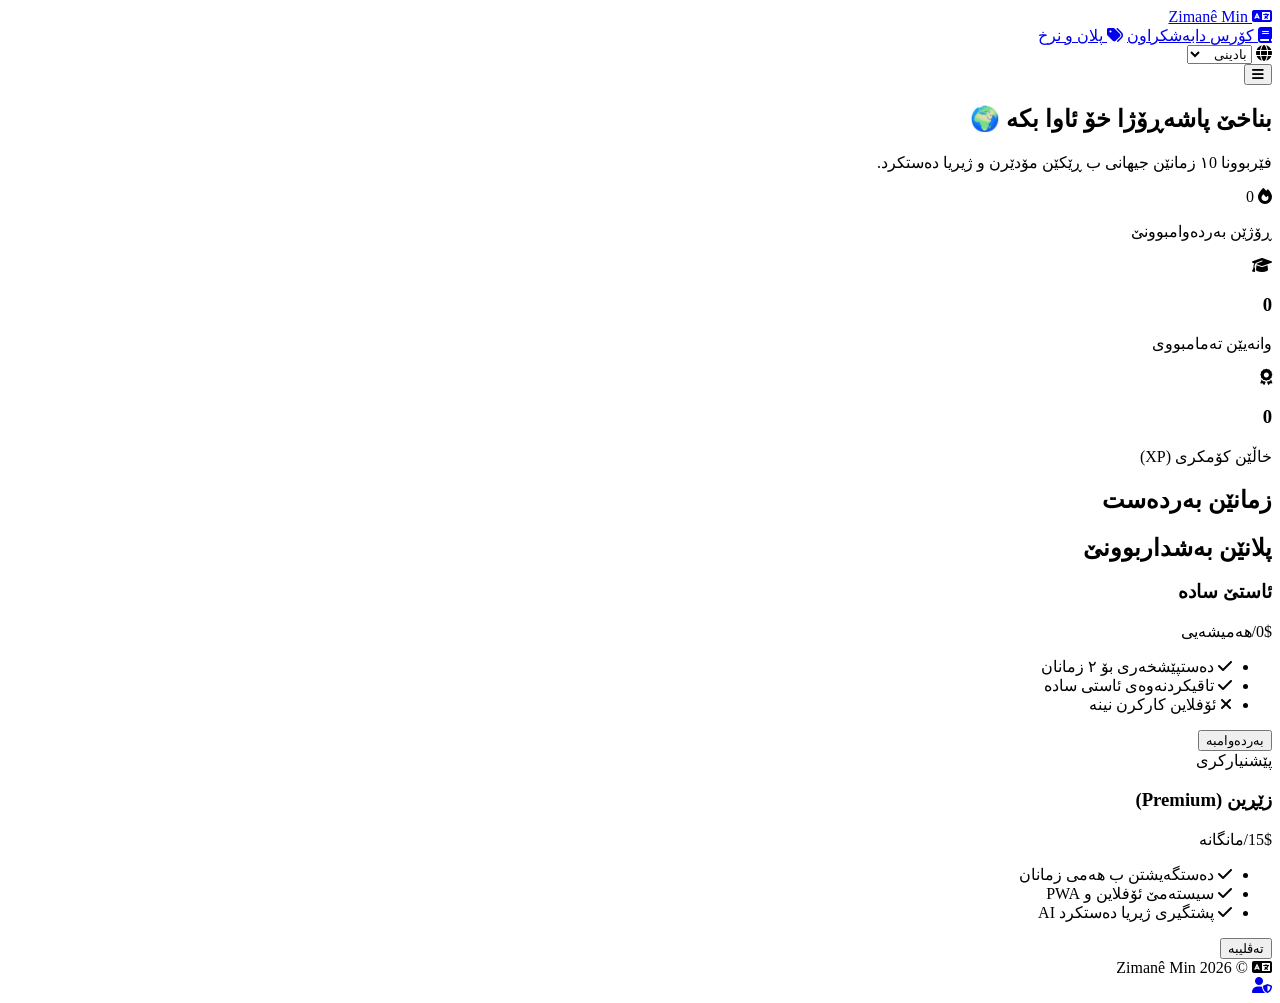
==== commit f1a7feec: "Update index.html" ====
--- a/index.html
+++ b/index.html
@@ -3,223 +3,179 @@
 <head>
     <meta charset="UTF-8">
     <meta name="viewport" content="width=device-width, initial-scale=1.0">
-    <title>Zimanê Min - فێربوونا زمانان ب AI</title>
+    <title>Zimanê Min | پلاتفۆرمێ فێربوونا زمانان</title>
     
-    <!-- Preload Critical Resources -->
-    <link rel="preload" href="styles/main.css" as="style">
-    <link rel="preload" href="https://fonts.googleapis.com/css2?family=Cairo:wght@400;600;700;800;900&display=swap" as="style">
-    <link rel="preload" href="https://cdnjs.cloudflare.com/ajax/libs/font-awesome/6.5.1/css/all.min.css" as="style">
-    
-    <!-- SEO Meta Tags -->
-    <meta name="description" content="Zimanê Min - فێربوونا ١٠ زمانان ب تەکنیکێت جیاواز و ژیریا دەستکرد. کوردی بەهدینی و کوردی سۆرانی تێدا.">
-    <meta name="keywords" content="فێربوونا زمانان, کوردی, AI, ژیریا دەستکرد, فلاش کارت, فێربوون, زمان">
-    <meta name="author" content="Zimanê Min">
-    <meta name="robots" content="index, follow">
-    <meta name="theme-color" content="#7C3AED">
-    
-    <!-- Open Graph / Facebook -->
-    <meta property="og:type" content="website">
-    <meta property="og:url" content="https://zimanemin.com">
-    <meta property="og:title" content="Zimanê Min - فێربوونا زمانان ب AI">
-    <meta property="og:description" content="فێربوونا ١٠ زمانان ب تەکنیکێت جیاواز و ژیریا دەستکرد">
-    <meta property="og:image" content="https://zimanemin.com/og-image.png">
-    <meta property="og:locale" content="ku">
-    <meta property="og:site_name" content="Zimanê Min">
-    
-    <!-- Twitter Card -->
-    <meta name="twitter:card" content="summary_large_image">
-    <meta name="twitter:url" content="https://zimanemin.com">
-    <meta name="twitter:title" content="Zimanê Min - فێربوونا زمانان ب AI">
-    <meta name="twitter:description" content="فێربوونا ١٠ زمانان ب تەکنیکێت جیاواز و ژیریا دەستکرد">
-    <meta name="twitter:image" content="https://zimanemin.com/og-image.png">
-    
-    <!-- PWA -->
-    <link rel="manifest" href="manifest.json">
+    <!-- PWA Meta Tags -->
+    <meta name="theme-color" content="#6366f1">
     <meta name="apple-mobile-web-app-capable" content="yes">
     <meta name="apple-mobile-web-app-status-bar-style" content="black-translucent">
-    <meta name="apple-mobile-web-app-title" content="Zimanê Min">
-    <link rel="apple-touch-icon" href="icons/icon-192.png">
+    <link rel="manifest" href="/manifest.json">
     
-    <!-- Security Headers (via meta) -->
-    <meta http-equiv="Content-Security-Policy" content="default-src 'self'; script-src 'self' 'unsafe-inline' https://cdnjs.cloudflare.com; style-src 'self' 'unsafe-inline' https://cdnjs.cloudflare.com https://fonts.googleapis.com; font-src 'self' https://fonts.gstatic.com https://cdnjs.cloudflare.com; img-src 'self' data:;">
-    
-    <!-- Styles -->
-    <link rel="stylesheet" href="styles/main.css">
+    <!-- فۆنت و ئایکۆن هۆست ل سەر CDN یێن خێرا -->
     <link rel="stylesheet" href="https://cdnjs.cloudflare.com/ajax/libs/font-awesome/6.5.1/css/all.min.css">
-    <link href="https://fonts.googleapis.com/css2?family=Cairo:wght@400;600;700;800;900&display=swap" rel="stylesheet">
+    <link rel="stylesheet" href="main.css">
 </head>
 <body>
-    <!-- Skeleton Loading Screen -->
-    <div id="loadingScreen" class="loading-screen" role="status" aria-label="بارکرن">
-        <div class="skeleton-loader">
-            <div class="skeleton-header"></div>
-            <div class="skeleton-card"></div>
-            <div class="skeleton-card"></div>
-            <div class="skeleton-card"></div>
+
+    <!-- لۆدینگ سکرین (Loading Screen) -->
+    <div id="loadingScreen" class="loading-screen">
+        <div class="loader">
+            <i class="fas fa-globe-americas"></i>
+            <p>Zimanê Min بار دبیت...</p>
         </div>
     </div>
-    
-    <!-- Offline Banner (شارەوە بەرچاڤ نابیت هەتا ئۆفلاین نەبیت) -->
-    <div id="offlineBanner" class="offline-banner" role="alert" style="display:none;" aria-live="polite">
-        <i class="fas fa-wifi" aria-hidden="true"></i>
-        <span>تۆ ئێستا ئۆفلاین ی. هندەک تایبەتمەندی دشێن کارنەکەن.</span>
-    </div>
-    
-    <!-- Update Prompt -->
-    <div id="updatePrompt" class="update-prompt" role="dialog" aria-labelledby="updateTitle" style="display:none;">
-        <p id="updateTitle">وەشانەکا نوی یا بەردەستە!</p>
-        <button onclick="updateApp()" class="btn btn-primary btn-sm">نوی بکە</button>
-    </div>
-    
-    <!-- Toast Container -->
-    <div id="toastContainer" class="toast-container" aria-live="polite" aria-atomic="true"></div>
-    
-    <!-- Error Boundary -->
-    <div id="errorBoundary" class="error-boundary" style="display:none;" role="alert">
-        <i class="fas fa-exclamation-triangle" aria-hidden="true"></i>
-        <h2>تکایە دووبارە هەوڵبدە</h2>
-        <p>هەڵەیەک ڕویدا</p>
-        <button onclick="location.reload()" class="btn btn-primary">دووبارە بارکردنەوە</button>
-    </div>
 
-    <!-- ==================== HEADER ==================== -->
-    <header class="main-header" role="banner">
+    <!-- ناڤباڕ و هێدەرێ سەرەکی -->
+    <header class="main-header">
         <div class="container">
-            <div class="logo" onclick="window.location.href='#'" role="link" tabindex="0" aria-label="Zimanê Min - بڕۆ سەرەکی">
-                <i class="fas fa-globe" aria-hidden="true"></i>
+            <a href="/" class="logo">
+                <i class="fas fa-language"></i>
                 <span class="logo-text">Zimanê Min</span>
-            </div>
+            </a>
             
-            <div class="language-selector">
-                <label for="uiLanguage" class="sr-only">زمانی وێبسایت هەلبژێرە</label>
-                <i class="fas fa-language" aria-hidden="true"></i>
-                <select id="uiLanguage" onchange="changeUILanguage(this.value)" aria-label="زمانی وێبسایت">
-                    <option value="ku-BHD">🇹🇯 کوردی بەهدینی</option>
-                    <option value="ku-SOR">🇹🇯 کوردی سۆرانی</option>
-                    <option value="en">🇬🇧 English</option>
-                    <option value="ar">🇸🇦 العربية</option>
-                    <option value="tr">🇹🇷 Türkçe</option>
-                    <option value="fa">🇮🇷 فارسی</option>
-                    <option value="de">🇩🇪 Deutsch</option>
-                    <option value="fr">🇫🇷 Français</option>
-                    <option value="es">🇪🇸 Español</option>
-                    <option value="zh">🇨🇳 中文</option>
-                </select>
-            </div>
-            
-            <nav class="main-nav" id="mainNav" role="navigation" aria-label="ناڤیگەیشنا سەرەکی">
-                <a href="#dashboard" data-translate="dashboard"><i class="fas fa-th-large" aria-hidden="true"></i> داشبۆرد</a>
-                <a href="#courses" data-translate="courses"><i class="fas fa-book" aria-hidden="true"></i> کورس</a>
-                <a href="#" onclick="openAIChat()" data-translate="ai_chat"><i class="fas fa-robot" aria-hidden="true"></i> AI</a>
-                <a href="#" onclick="openFlashcards('deck_ku_bhd_1')" data-translate="flashcards"><i class="fas fa-clone" aria-hidden="true"></i> فلاش کارت</a>
-                <a href="#" onclick="openSpeechPractice()" data-translate="speech"><i class="fas fa-microphone" aria-hidden="true"></i> ئاخفتن</a>
-                <a href="#" onclick="openLeaderboard()" data-translate="leaderboard"><i class="fas fa-trophy" aria-hidden="true"></i> لیدەربۆرد</a>
-                <a href="#pricing" data-translate="pricing"><i class="fas fa-crown" aria-hidden="true"></i> پلان</a>
-                <a href="#community" data-translate="community"><i class="fas fa-users" aria-hidden="true"></i> کۆمەڵگەه</a>
-                
-                <div class="notification-btn" onclick="toggleNotifications()" role="button" tabindex="0" aria-label="ئاگەهداری">
-                    <i class="fas fa-bell" id="notificationBell" aria-hidden="true"></i>
-                    <span class="notification-badge" id="notificationBadge" style="display:none;">0</span>
-                    <div class="notifications-dropdown" id="notificationsDropdown" onclick="event.stopPropagation()">
-                        <div class="notifications-header">
-                            <h3 data-translate="notification">ئاگەهداری</h3>
-                            <button class="btn btn-sm" onclick="markAllNotificationsRead(); event.stopPropagation();" data-translate="mark_all_read">هەمیان بخوینە</button>
-                        </div>
-                        <div class="notifications-list" id="notificationsList"></div>
-                    </div>
-                </div>
-                
-                <div class="auth-buttons" id="authButtons">
-                    <button class="btn btn-outline" onclick="showLoginForm()" data-translate="login"><i class="fas fa-sign-in-alt" aria-hidden="true"></i> چوونەژوور</button>
-                    <button class="btn btn-primary" onclick="showRegisterForm()" data-translate="register"><i class="fas fa-user-plus" aria-hidden="true"></i> خۆتۆمارکرن</button>
-                </div>
-                
-                <div class="user-menu" id="userMenu" style="display:none;">
-                    <div class="user-avatar" onclick="toggleUserDropdown()" role="button" tabindex="0" aria-haspopup="true" aria-expanded="false">
-                        <i class="fas fa-user-circle" aria-hidden="true"></i>
-                        <span id="userNameDisplay">بکارهێنەر</span>
-                        <i class="fas fa-chevron-down" aria-hidden="true"></i>
-                    </div>
-                    <div class="dropdown-menu" id="userDropdown" role="menu">
-                        <a href="#dashboard" role="menuitem"><i class="fas fa-th-large" aria-hidden="true"></i> داشبۆرد</a>
-                        <a href="#" onclick="openProfile()" role="menuitem" data-translate="my_profile"><i class="fas fa-user" aria-hidden="true"></i> پڕۆفایلێ من</a>
-                        <a href="#" onclick="openReport()" role="menuitem" data-translate="my_report"><i class="fas fa-chart-bar" aria-hidden="true"></i> راپۆرتا من</a>
-                        <a href="#" onclick="openLeaderboard()" role="menuitem"><i class="fas fa-trophy" aria-hidden="true"></i> لیدەربۆرد</a>
-                        <a href="#" onclick="openPartnerFinder()" role="menuitem" data-translate="partner"><i class="fas fa-user-friends" aria-hidden="true"></i> هەڤالکا فێربوونێ</a>
-                        <a href="#" onclick="showActivationModal()" role="menuitem"><i class="fas fa-key" aria-hidden="true"></i> ئەکتیڤکرن</a>
-                        <a href="#" onclick="exportSystem.showExportPanel()" role="menuitem" data-translate="export"><i class="fas fa-download" aria-hidden="true"></i> ئێکسپۆرت</a>
-                        <a href="#" onclick="openBackupPanel()" role="menuitem" data-translate="backup"><i class="fas fa-database" aria-hidden="true"></i> بەکئەپ</a>
-                        <hr>
-                        <a href="#" onclick="logout()" role="menuitem" data-translate="logout"><i class="fas fa-sign-out-alt" aria-hidden="true"></i> دەرچوون</a>
-                    </div>
+            <nav class="main-nav" id="mainNav">
+                <a href="#courses"><i class="fas fa-book"></i> <span>کۆرس دابەشکراون</span></a>
+                <a href="#pricing"><i class="fas fa-tags"></i> <span>پلان و نرخ</span></a>
+                <div class="language-selector">
+                    <i class="fas fa-globe"></i>
+                    <select id="appLangSelect">
+                        <option value="ku">بادینی</option>
+                        <option value="ckb">سۆرانی</option>
+                    </select>
                 </div>
             </nav>
             
-            <button class="mobile-menu-btn" onclick="toggleMobileMenu()" aria-label="مەنو" aria-expanded="false">
-                <i class="fas fa-bars" aria-hidden="true"></i>
+            <button class="mobile-menu-btn" onclick="toggleMobileMenu()">
+                <i class="fas fa-bars"></i>
             </button>
         </div>
     </header>
 
-    <!-- ==================== MAIN CONTENT ==================== -->
-    <main id="mainContent" role="main">
-        <!-- Dashboard -->
-        <section id="dashboard" class="section" aria-labelledby="dashboardTitle">
-            <div class="container">
-                <h2 id="dashboardTitle" class="sr-only">داشبۆرد</h2>
-                <!-- ناڤەڕۆکا داشبۆردێ -->
+    <main class="container">
+        <!-- وێلکەم بانەر و پێشوازیکرن -->
+        <section class="welcome-banner">
+            <div class="welcome-text">
+                <h1>بناخێ پاشەڕۆژا خۆ ئاوا بکە 🌍</h1>
+                <p>فێربوونا ١0 زمانێن جیهانی ب ڕێکێن مۆدێرن و ژیریا دەستکرد.</p>
+            </div>
+            <div class="streak-badge">
+                <i class="fas fa-fire"></i>
+                <span id="userStreak">0</span>
+                <p>ڕۆژێن بەردەوامبوونێ</p>
+            </div>
+        </section>
+
+        <!-- ستاتیک و دەستکەفتێن لۆکاڵ -->
+        <section class="stats-grid">
+            <div class="stat-card">
+                <i class="fas fa-graduation-cap text-purple"></i>
+                <div class="stat-info">
+                    <h3 id="statLessons">0</h3>
+                    <p>وانەیێن تەمامبووی</p>
+                </div>
+            </div>
+            <div class="stat-card">
+                <i class="fas fa-award text-yellow"></i>
+                <div class="stat-info">
+                    <h3 id="statPoints">0</h3>
+                    <p>خاڵێن کۆمکری (XP)</p>
+                </div>
+            </div>
+        </section>
+
+        <!-- بەشێ کۆرسان (Courses Section) -->
+        <section id="courses" class="section">
+            <h2>زمانێن بەردەست</h2>
+            <div class="language-grid" id="coursesContainer">
+                <!-- زمان ب داینامیکی ل ڤێرێ ژ لایێ سکریپتان ڤە دێ بار بن -->
+            </div>
+        </section>
+
+        <!-- بەشێ نرخ و پلانان (Pricing Section) -->
+        <section id="pricing" class="section">
+            <h2>پلانێن بەشداربوونێ</h2>
+            <div class="pricing-grid">
+                <!-- پلانا فڕی -->
+                <div class="pricing-card">
+                    <div class="pricing-header">
+                        <h3>ئاستێ سادە</h3>
+                        <div class="price">0$<span>/هەمیشەیی</span></div>
+                    </div>
+                    <ul class="pricing-features">
+                        <li><i class="fas fa-check"></i> دەستپێشخەری بۆ ٢ زمانان</li>
+                        <li><i class="fas fa-check"></i> تاقیکردنەوەی ئاستی سادە</li>
+                        <li><i class="fas fa-times"></i> ئۆفلاین کارکرن نینە</li>
+                    </ul>
+                    <button class="btn btn-outline btn-block">بەردەوامبە</button>
+                </div>
+                <!-- پلانا پرێمیۆم -->
+                <div class="pricing-card popular">
+                    <div class="popular-badge">پێشنیارکری</div>
+                    <div class="pricing-header">
+                        <h3>زێڕین (Premium)</h3>
+                        <div class="price">15$<span>/مانگانە</span></div>
+                    </div>
+                    <ul class="pricing-features">
+                        <li><i class="fas fa-check"></i> دەستگەیشتن ب هەمی زمانان</li>
+                        <li><i class="fas fa-check"></i> سیستەمێ ئۆفلاین و PWA</li>
+                        <li><i class="fas fa-check"></i> پشتگیری ژیریا دەستکرد AI</li>
+                    </ul>
+                    <button class="btn btn-primary btn-block" onclick="openPaymentModal('premium')">تەڤلیبە</button>
+                </div>
             </div>
         </section>
     </main>
 
-    <!-- ==================== FOOTER ==================== -->
-    <footer class="main-footer" role="contentinfo">
-        <div class="container">
-            <div class="footer-content">
-                <div class="footer-logo">
-                    <i class="fas fa-globe" aria-hidden="true"></i>
-                    <span>Zimanê Min</span>
-                </div>
-                <p>&copy; 2026 Zimanê Min. هەمی ماف پاراستینە.</p>
-                <div class="footer-links">
-                    <a href="#" aria-label="Telegram"><i class="fab fa-telegram" aria-hidden="true"></i></a>
-                    <a href="#" aria-label="WhatsApp"><i class="fab fa-whatsapp" aria-hidden="true"></i></a>
-                    <a href="#" aria-label="Facebook"><i class="fab fa-facebook" aria-hidden="true"></i></a>
-                </div>
+    <!-- فوترێ دویماهییێ -->
+    <footer class="main-footer">
+        <div class="container footer-content">
+            <div class="footer-logo">
+                <i class="fas fa-language"></i> © 2026 Zimanê Min
+            </div>
+            <div class="footer-links">
+                <a href="login.html" title="پەنەلا ئادمینێ"><i class="fas fa-user-shield"></i></a>
             </div>
         </div>
     </footer>
 
-    <!-- ==================== SCRIPTS (defer) ==================== -->
-    <script defer src="scripts/config.js"></script>
-    <script defer src="scripts/translations.js"></script>
-    <script defer src="scripts/courses.js"></script>
-    <script defer src="scripts/auth.js"></script>
-    <script defer src="scripts/license.js"></script>
-    <script defer src="scripts/payment.js"></script>
-    <script defer src="scripts/gamification.js"></script>
-    <script defer src="scripts/ai-chat.js"></script>
-    <script defer src="scripts/flashcards.js"></script>
-    <script defer src="scripts/speech.js"></script>
-    <script defer src="scripts/lessons.js"></script>
-    <script defer src="scripts/reports.js"></script>
-    <script defer src="scripts/notifications.js"></script>
-    <script defer src="scripts/profile.js"></script>
-    <script defer src="scripts/premium.js"></script>
-    <script defer src="scripts/backup.js"></script>
-    <script defer src="scripts/leaderboard.js"></script>
-    <script defer src="scripts/partners.js"></script>
-    <script defer src="scripts/export.js"></script>
-    <script defer src="scripts/app.js"></script>
-    
-    <!-- Service Worker -->
+    <!-- ============================================
+         ڕێزبەندیا دروستا بارکرنا سکریپتێن پڕۆژەی
+         ============================================ -->
+    <script src="scripts/config.js"></script>
+    <script src="scripts/auth.js"></script>
+    <script src="scripts/courses.js"></script>
+    <script src="scripts/gamification.js"></script>
+    <script src="scripts/lesson-page.js"></script>
+    <script src="scripts/partners.js"></script>
+    <script src="scripts/backup.js"></script>
+    <script src="scripts/reports.js"></script>
+    <script src="scripts/exports.js"></script>
+    <script src="license.js"></script>
+
+    <!-- سکریپتا سێرڤیس وۆرکەر و کۆنترۆڵکرنا لۆدینگێ -->
     <script>
+        // لۆدینگ سکرین لادە کاتێ لاپەڕە تەمام بار بوو
+        window.addEventListener('load', () => {
+            const loader = document.getElementById('loadingScreen');
+            if (loader) {
+                loader.style.opacity = '0';
+                setTimeout(() => loader.style.display = 'none', 500);
+            }
+        });
+
+        // کارپێکرنا سێرڤیس وۆرکەر (PWA)
         if ('serviceWorker' in navigator) {
             window.addEventListener('load', () => {
                 navigator.serviceWorker.register('/service-worker.js')
-                    .then(reg => console.log('SW registered:', reg.scope))
-                    .catch(err => console.log('SW failed:', err));
+                    .then(reg => console.log('✅ Service Worker Active:', reg.scope))
+                    .catch(err => console.error('❌ Service Worker Error:', err));
             });
+        }
+
+        // مۆبایل مێنو پۆپئەپ
+        function toggleMobileMenu() {
+            const nav = document.getElementById('mainNav');
+            nav.classList.toggle('mobile-open');
         }
     </script>
 </body>
